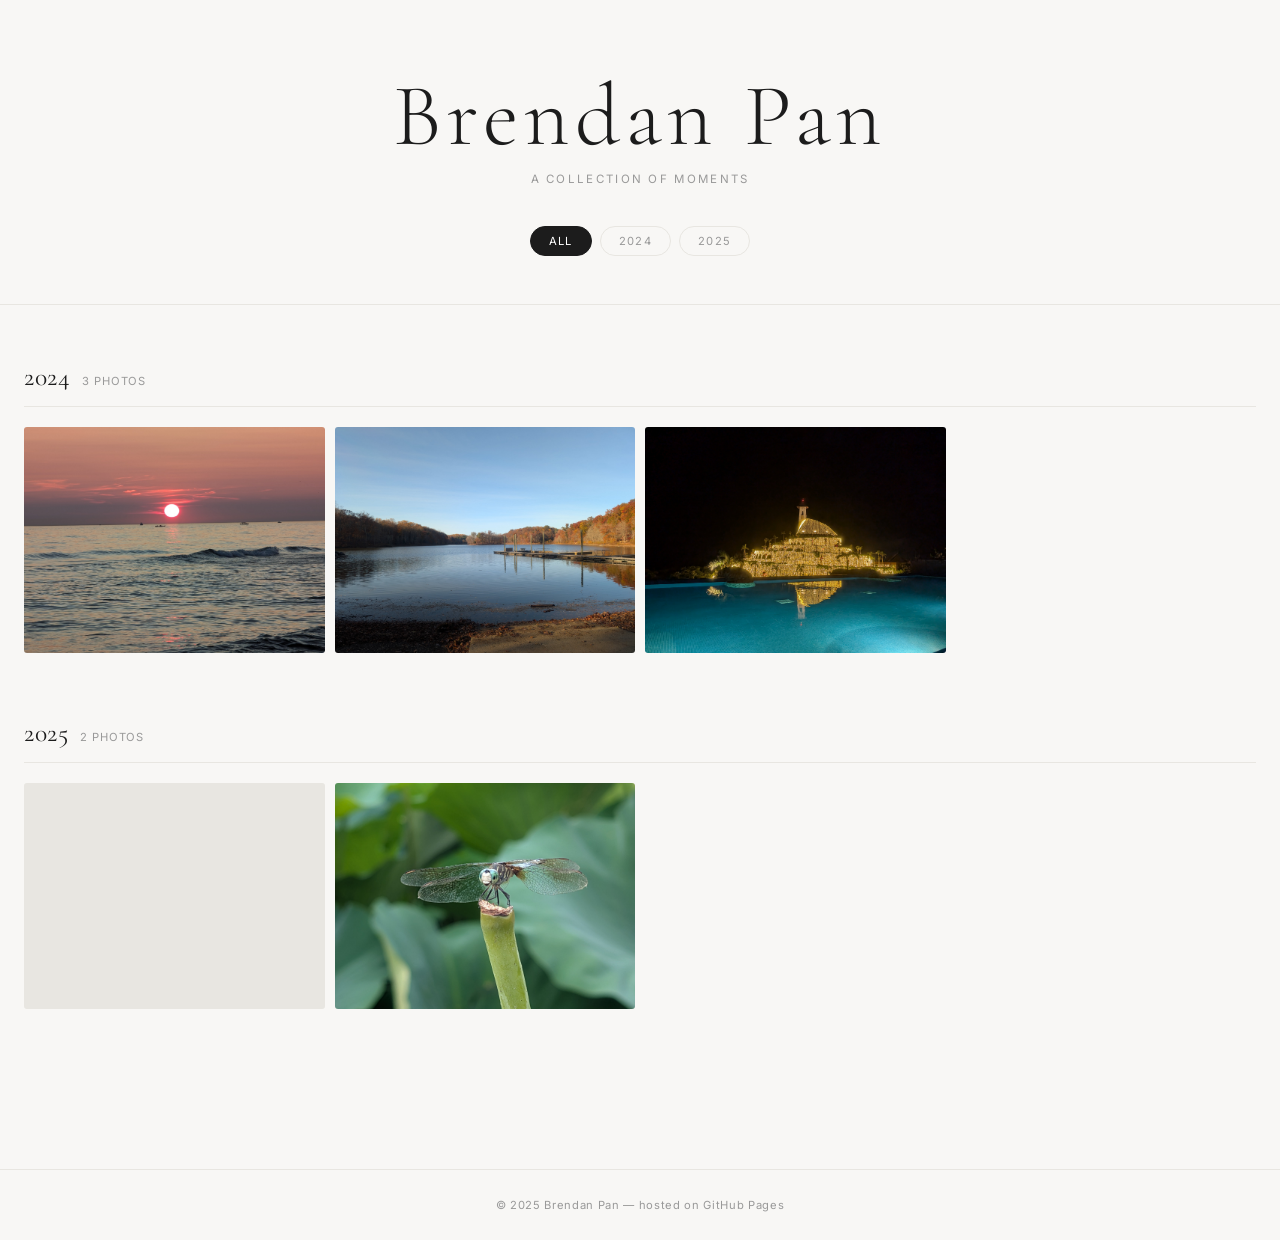
==== index.html @ 4ab98dd8 "Fix index.html encoding from UTF-16 to UTF-8 so browser renders HTML correctly Co-Authored-By: Claud" ====
<!DOCTYPE html>
<html lang="en">
<head>
  <meta charset="UTF-8">
  <meta name="viewport" content="width=device-width, initial-scale=1.0">
  <title>Brendan Pan — Photography</title>
  <link rel="preconnect" href="https://fonts.googleapis.com">
  <link rel="preconnect" href="https://fonts.gstatic.com" crossorigin>
  <link href="https://fonts.googleapis.com/css2?family=Cormorant+Garamond:wght@300;400;500&family=Inter:wght@300;400;500&display=swap" rel="stylesheet">
  <link rel="stylesheet" href="css/style.css">
</head>
<body>

  <header>
    <h1>Brendan Pan</h1>
    <p class="tagline">A collection of moments</p>
    <nav class="filter-nav" id="filter-nav">
      <button class="filter-btn active" data-filter="all">All</button>
    </nav>
  </header>

  <main id="gallery"></main>

  <div id="lightbox" class="lightbox" aria-hidden="true" role="dialog" aria-modal="true">
    <button class="lb-close" aria-label="Close lightbox">&times;</button>
    <button class="lb-prev" aria-label="Previous photo">&#8592;</button>
    <button class="lb-next" aria-label="Next photo">&#8594;</button>
    <div class="lb-content">
      <img id="lb-img" src="" alt="">
      <p id="lb-caption"></p>
    </div>
  </div>

  <footer>
    <p>&copy; 2025 Brendan Pan &mdash; hosted on GitHub Pages</p>
  </footer>

  <script src="js/gallery.js"></script>
</body>
</html>
---- css/style.css ----
*, *::before, *::after {
  box-sizing: border-box;
  margin: 0;
  padding: 0;
}

:root {
  --bg: #f8f7f5;
  --text: #1c1c1c;
  --text-muted: #999;
  --border: #e8e6e1;
  --gap: 10px;
  --radius: 3px;
}

html {
  scroll-behavior: smooth;
}

body {
  background: var(--bg);
  color: var(--text);
  font-family: 'Inter', system-ui, -apple-system, sans-serif;
  font-weight: 300;
  min-height: 100vh;
}

/* ── Header ─────────────────────────────────────────── */

header {
  text-align: center;
  padding: 72px 24px 48px;
  border-bottom: 1px solid var(--border);
}

header h1 {
  font-family: 'Cormorant Garamond', Georgia, serif;
  font-weight: 300;
  font-size: clamp(2.8rem, 7vw, 5.5rem);
  letter-spacing: 0.06em;
  line-height: 1;
  margin-bottom: 12px;
}

.tagline {
  font-size: 0.72rem;
  font-weight: 400;
  color: var(--text-muted);
  letter-spacing: 0.2em;
  text-transform: uppercase;
  margin-bottom: 40px;
}

/* ── Filter nav ──────────────────────────────────────── */

.filter-nav {
  display: flex;
  justify-content: center;
  gap: 8px;
  flex-wrap: wrap;
}

.filter-btn {
  background: none;
  border: 1px solid var(--border);
  color: var(--text-muted);
  font-family: 'Inter', sans-serif;
  font-size: 0.7rem;
  font-weight: 400;
  letter-spacing: 0.12em;
  text-transform: uppercase;
  padding: 7px 18px;
  border-radius: 100px;
  cursor: pointer;
  transition: background 0.18s, border-color 0.18s, color 0.18s;
}

.filter-btn:hover {
  border-color: var(--text);
  color: var(--text);
}

.filter-btn.active {
  background: var(--text);
  border-color: var(--text);
  color: #fff;
}

/* ── Gallery ─────────────────────────────────────────── */

main {
  max-width: 1440px;
  margin: 0 auto;
  padding: 56px 24px 96px;
}

.album {
  margin-bottom: 64px;
  transition: opacity 0.25s;
}

.album.hidden {
  display: none;
}

.album-header {
  display: flex;
  align-items: baseline;
  gap: 12px;
  margin-bottom: 20px;
  padding-bottom: 14px;
  border-bottom: 1px solid var(--border);
}

.album-title {
  font-family: 'Cormorant Garamond', Georgia, serif;
  font-weight: 400;
  font-size: 1.6rem;
  letter-spacing: 0.02em;
}

.album-count {
  font-size: 0.7rem;
  font-weight: 400;
  color: var(--text-muted);
  letter-spacing: 0.08em;
  text-transform: uppercase;
}

/* ── Masonry grid ────────────────────────────────────── */

.photo-grid {
  columns: 4 260px;
  column-gap: var(--gap);
}

.photo-item {
  break-inside: avoid;
  margin-bottom: var(--gap);
  border-radius: var(--radius);
  overflow: hidden;
  cursor: pointer;
  position: relative;
  background: var(--border);
}

.photo-item img {
  width: 100%;
  height: auto;
  display: block;
  transition: transform 0.45s cubic-bezier(0.25, 0.46, 0.45, 0.94),
              opacity 0.3s;
  opacity: 0;
}

.photo-item img.loaded {
  opacity: 1;
}

.photo-item:hover img {
  transform: scale(1.04);
}

/* ── Lightbox ────────────────────────────────────────── */

.lightbox {
  position: fixed;
  inset: 0;
  background: rgba(10, 10, 10, 0.96);
  z-index: 1000;
  display: flex;
  align-items: center;
  justify-content: center;
  opacity: 0;
  pointer-events: none;
  transition: opacity 0.25s;
}

.lightbox.open {
  opacity: 1;
  pointer-events: all;
}

.lb-content {
  position: relative;
  display: flex;
  flex-direction: column;
  align-items: center;
  max-width: 90vw;
  max-height: 92vh;
}

#lb-img {
  display: block;
  max-width: 90vw;
  max-height: 86vh;
  width: auto;
  height: auto;
  object-fit: contain;
  border-radius: 2px;
  transition: opacity 0.2s;
}

#lb-img.fading {
  opacity: 0;
}

#lb-caption {
  margin-top: 14px;
  font-size: 0.72rem;
  font-weight: 400;
  color: rgba(255, 255, 255, 0.4);
  letter-spacing: 0.12em;
  text-transform: uppercase;
}

.lb-close,
.lb-prev,
.lb-next {
  position: fixed;
  background: none;
  border: none;
  color: rgba(255, 255, 255, 0.5);
  cursor: pointer;
  transition: color 0.18s;
  line-height: 1;
  z-index: 1001;
  padding: 12px;
  font-family: inherit;
}

.lb-close:hover,
.lb-prev:hover,
.lb-next:hover {
  color: #fff;
}

.lb-close {
  top: 20px;
  right: 24px;
  font-size: 2rem;
  font-weight: 200;
}

.lb-prev,
.lb-next {
  top: 50%;
  transform: translateY(-50%);
  font-size: 1.75rem;
}

.lb-prev {
  left: 20px;
}

.lb-next {
  right: 20px;
}

/* ── Footer ──────────────────────────────────────────── */

footer {
  text-align: center;
  padding: 28px 24px;
  border-top: 1px solid var(--border);
  font-size: 0.7rem;
  font-weight: 400;
  color: var(--text-muted);
  letter-spacing: 0.06em;
}

/* ── Responsive ──────────────────────────────────────── */

@media (max-width: 900px) {
  header {
    padding: 52px 20px 36px;
  }

  .photo-grid {
    columns: 3 200px;
  }
}

@media (max-width: 600px) {
  header {
    padding: 40px 16px 28px;
  }

  main {
    padding: 36px 12px 64px;
  }

  .photo-grid {
    columns: 2 140px;
    column-gap: 6px;
  }

  .photo-item {
    margin-bottom: 6px;
  }

  .lb-prev {
    left: 8px;
  }

  .lb-next {
    right: 8px;
  }
}
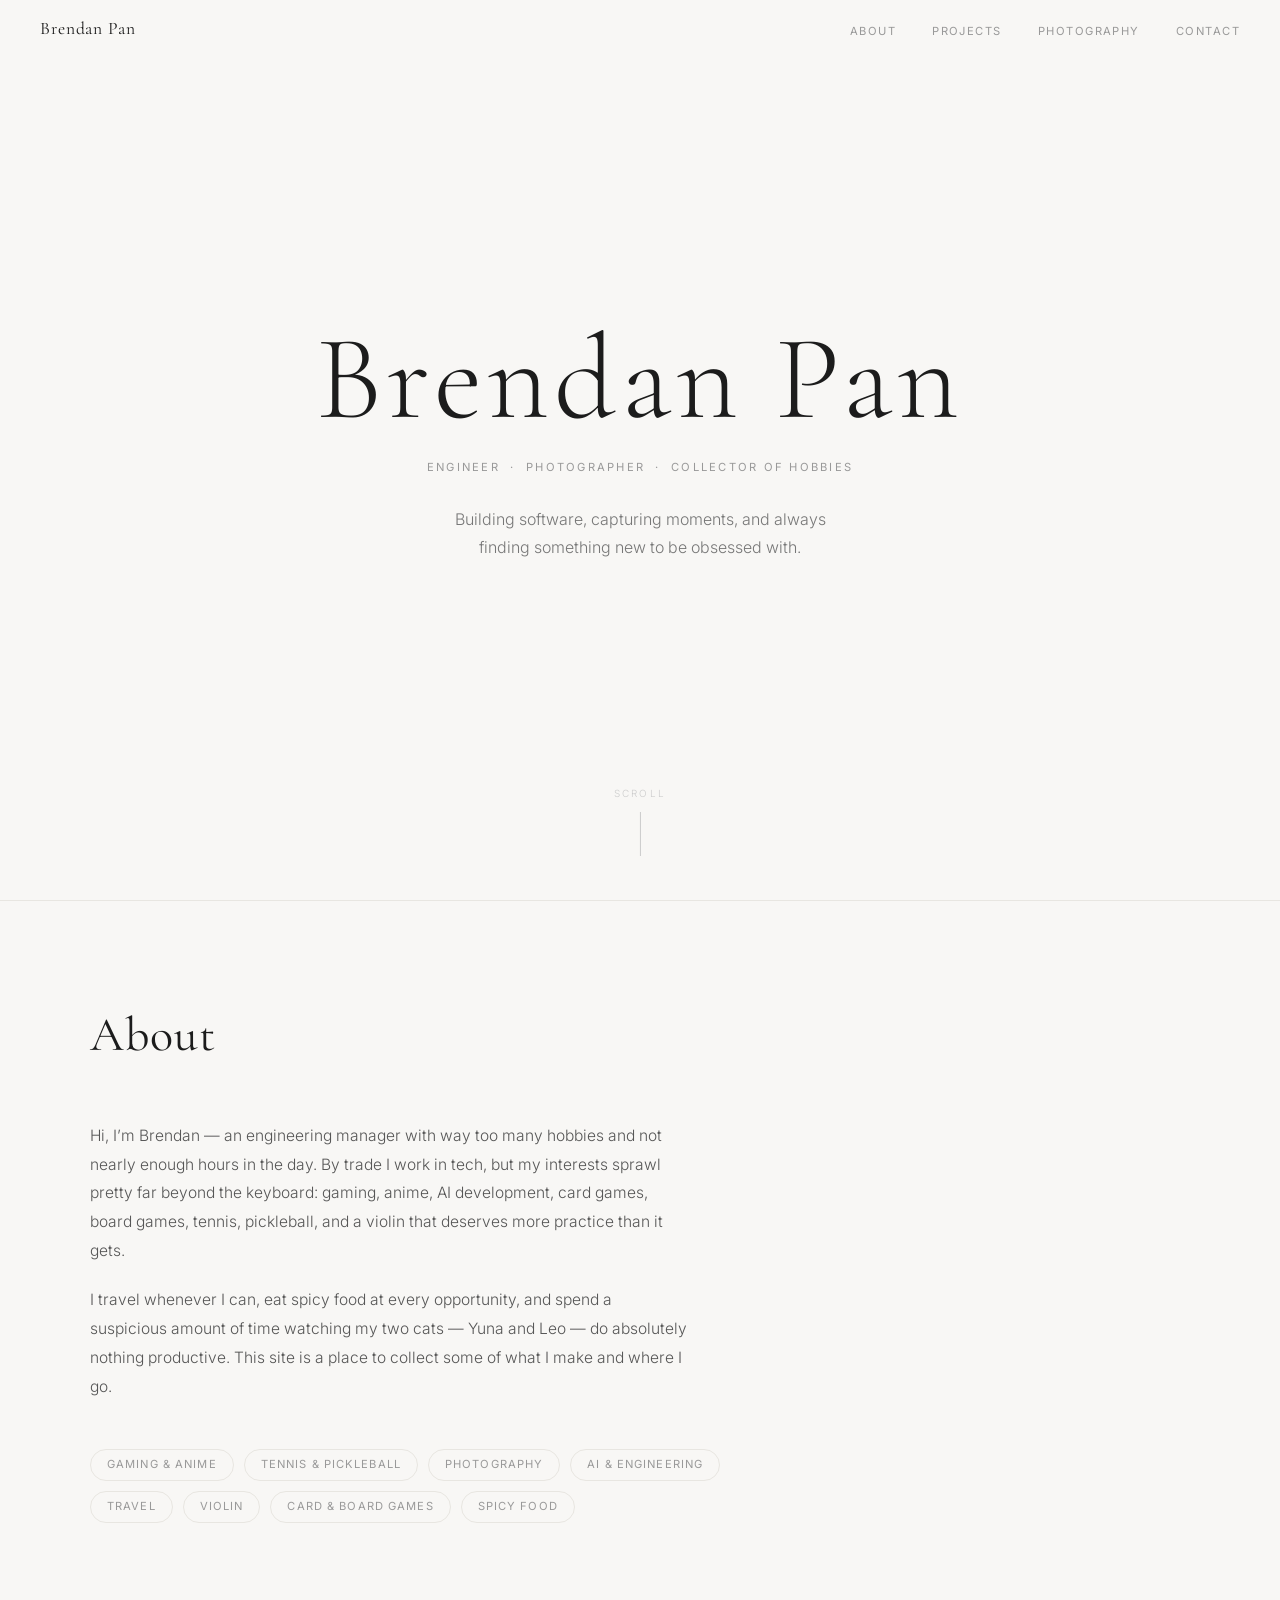
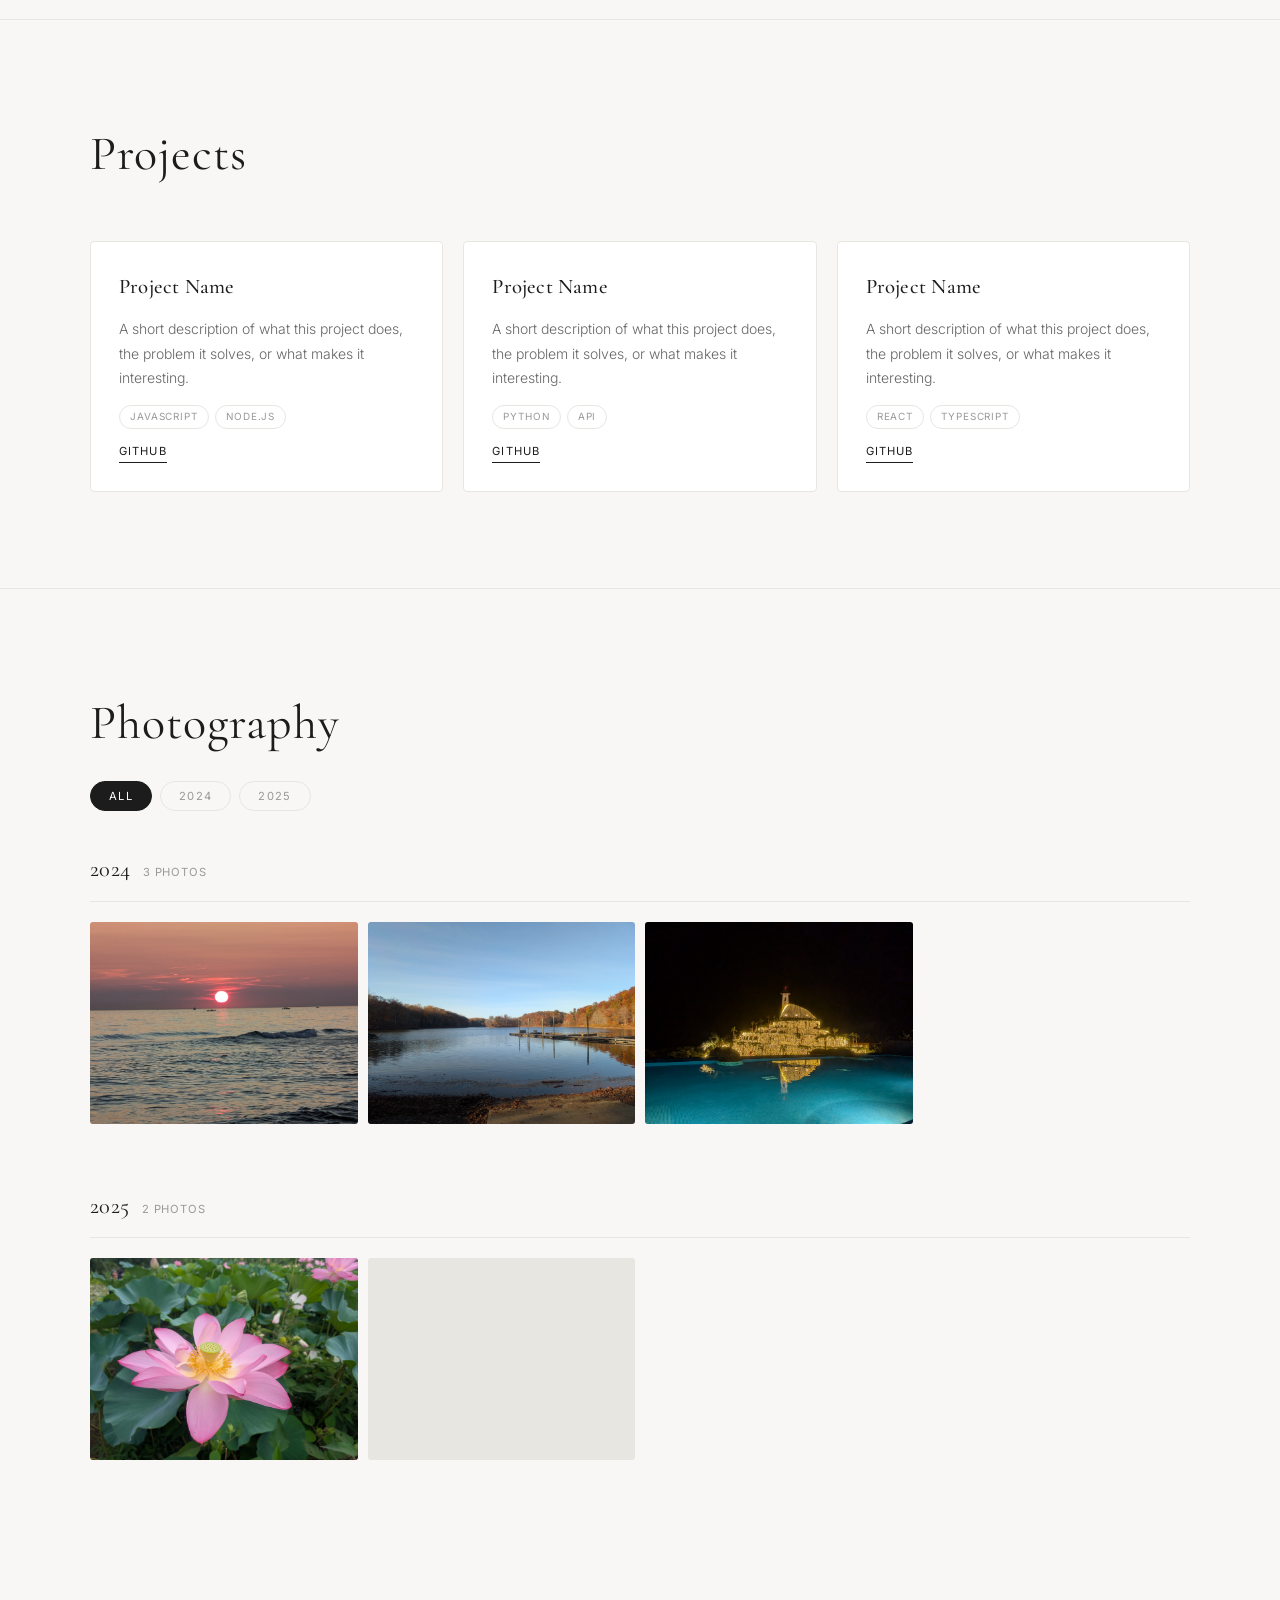
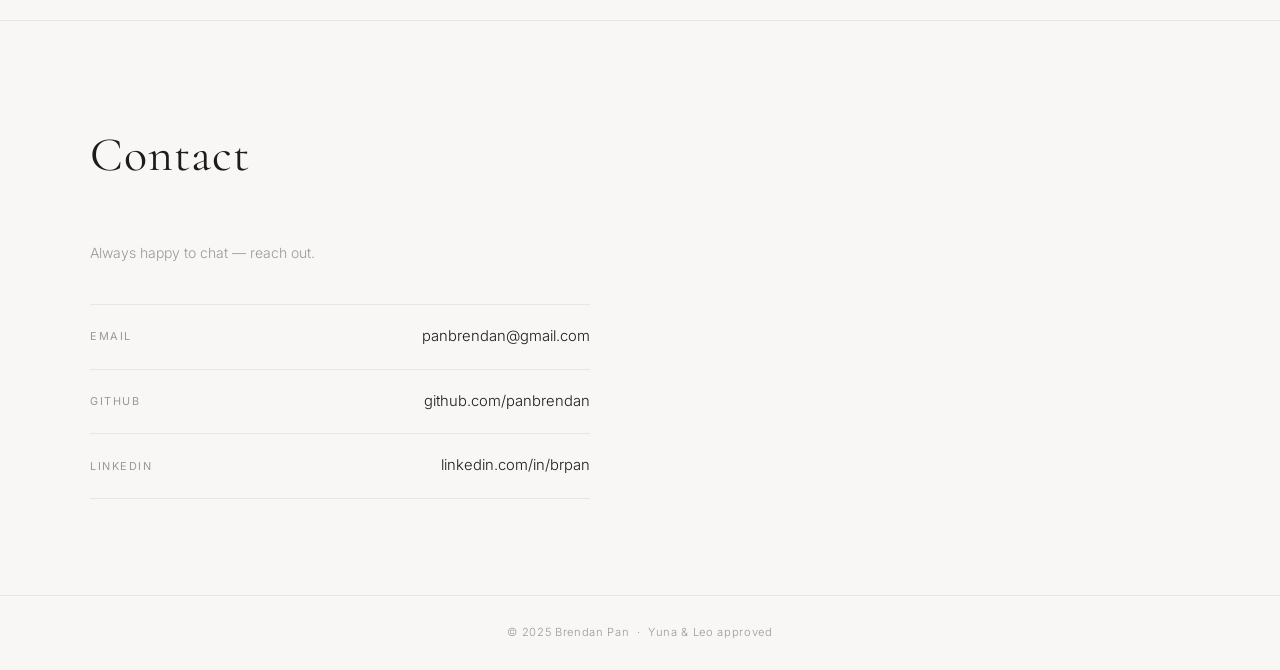
==== commit 4b7e6dd9: "Rebuild site as multi-section personal portfolio Adds About, Projects, Photography, and Contact sect" ====
--- a/index.html
+++ b/index.html
@@ -3,24 +3,104 @@
 <head>
   <meta charset="UTF-8">
   <meta name="viewport" content="width=device-width, initial-scale=1.0">
-  <title>Brendan Pan — Photography</title>
+  <title>Brendan Pan</title>
   <link rel="preconnect" href="https://fonts.googleapis.com">
   <link rel="preconnect" href="https://fonts.gstatic.com" crossorigin>
-  <link href="https://fonts.googleapis.com/css2?family=Cormorant+Garamond:wght@300;400;500&family=Inter:wght@300;400;500&display=swap" rel="stylesheet">
+  <link href="https://fonts.googleapis.com/css2?family=Cormorant+Garamond:ital,wght@0,300;0,400;0,500;1,300&family=Inter:wght@300;400;500&display=swap" rel="stylesheet">
   <link rel="stylesheet" href="css/style.css">
 </head>
 <body>
 
-  <header>
-    <h1>Brendan Pan</h1>
-    <p class="tagline">A collection of moments</p>
-    <nav class="filter-nav" id="filter-nav">
-      <button class="filter-btn active" data-filter="all">All</button>
-    </nav>
-  </header>
+  <nav id="nav">
+    <a href="#hero" class="nav-logo">Brendan Pan</a>
+    <button class="nav-toggle" id="nav-toggle" aria-label="Toggle menu">
+      <span></span><span></span><span></span>
+    </button>
+    <ul class="nav-links" id="nav-links">
+      <li><a href="#about">About</a></li>
+      <li><a href="#projects">Projects</a></li>
+      <li><a href="#photography">Photography</a></li>
+      <li><a href="#contact">Contact</a></li>
+    </ul>
+  </nav>
 
-  <main id="gallery"></main>
+  <!-- Hero -->
+  <section id="hero" class="section-hero">
+    <div class="hero-content">
+      <h1>Brendan Pan</h1>
+      <p class="hero-sub">Engineer &nbsp;&middot;&nbsp; Photographer &nbsp;&middot;&nbsp; Collector of Hobbies</p>
+      <p class="hero-desc">Building software, capturing moments, and always finding something new to be obsessed with.</p>
+    </div>
+    <a href="#about" class="hero-scroll" aria-label="Scroll down">scroll</a>
+  </section>
 
+  <!-- About -->
+  <section id="about" class="section section-about">
+    <div class="section-inner">
+      <h2 class="section-title">About</h2>
+      <div class="about-body">
+        <p>Hi, I&rsquo;m Brendan &mdash; an engineering manager with way too many hobbies and not nearly enough hours in the day. By trade I work in tech, but my interests sprawl pretty far beyond the keyboard: gaming, anime, AI development, card games, board games, tennis, pickleball, and a violin that deserves more practice than it gets.</p>
+        <p>I travel whenever I can, eat spicy food at every opportunity, and spend a suspicious amount of time watching my two cats &mdash; Yuna and Leo &mdash; do absolutely nothing productive. This site is a place to collect some of what I make and where I go.</p>
+      </div>
+      <ul class="interest-list">
+        <li>Gaming &amp; Anime</li>
+        <li>Tennis &amp; Pickleball</li>
+        <li>Photography</li>
+        <li>AI &amp; Engineering</li>
+        <li>Travel</li>
+        <li>Violin</li>
+        <li>Card &amp; Board Games</li>
+        <li>Spicy Food</li>
+      </ul>
+    </div>
+  </section>
+
+  <!-- Projects -->
+  <section id="projects" class="section section-projects">
+    <div class="section-inner">
+      <h2 class="section-title">Projects</h2>
+      <div id="project-grid" class="project-grid"></div>
+    </div>
+  </section>
+
+  <!-- Photography -->
+  <section id="photography" class="section section-photography">
+    <div class="section-inner">
+      <h2 class="section-title">Photography</h2>
+      <nav class="filter-nav" id="filter-nav">
+        <button class="filter-btn active" data-filter="all">All</button>
+      </nav>
+      <div id="gallery"></div>
+    </div>
+  </section>
+
+  <!-- Contact -->
+  <section id="contact" class="section section-contact">
+    <div class="section-inner">
+      <h2 class="section-title">Contact</h2>
+      <p class="contact-sub">Always happy to chat &mdash; reach out.</p>
+      <div class="contact-links">
+        <a href="mailto:panbrendan@gmail.com" class="contact-link">
+          <span class="contact-label">Email</span>
+          <span class="contact-value">panbrendan@gmail.com</span>
+        </a>
+        <a href="https://github.com/panbrendan" class="contact-link" target="_blank" rel="noopener noreferrer">
+          <span class="contact-label">GitHub</span>
+          <span class="contact-value">github.com/panbrendan</span>
+        </a>
+        <a href="https://www.linkedin.com/in/brpan/" class="contact-link" target="_blank" rel="noopener noreferrer">
+          <span class="contact-label">LinkedIn</span>
+          <span class="contact-value">linkedin.com/in/brpan</span>
+        </a>
+      </div>
+    </div>
+  </section>
+
+  <footer>
+    <p>&copy; 2025 Brendan Pan &nbsp;&middot;&nbsp; Yuna &amp; Leo approved</p>
+  </footer>
+
+  <!-- Lightbox -->
   <div id="lightbox" class="lightbox" aria-hidden="true" role="dialog" aria-modal="true">
     <button class="lb-close" aria-label="Close lightbox">&times;</button>
     <button class="lb-prev" aria-label="Previous photo">&#8592;</button>
@@ -31,10 +111,7 @@
     </div>
   </div>
 
-  <footer>
-    <p>&copy; 2025 Brendan Pan &mdash; hosted on GitHub Pages</p>
-  </footer>
-
+  <script src="js/main.js"></script>
   <script src="js/gallery.js"></script>
 </body>
 </html>
--- a/css/style.css
+++ b/css/style.css
@@ -8,56 +8,338 @@
   --bg: #f8f7f5;
   --text: #1c1c1c;
   --text-muted: #999;
+  --text-light: #ccc;
   --border: #e8e6e1;
+  --card-bg: #fff;
   --gap: 10px;
-  --radius: 3px;
-}
-
-html {
-  scroll-behavior: smooth;
-}
+  --radius: 4px;
+  --nav-h: 60px;
+  --pad: 96px;
+  --inner: 1100px;
+}
+
+html { scroll-behavior: smooth; }
 
 body {
   background: var(--bg);
   color: var(--text);
   font-family: 'Inter', system-ui, -apple-system, sans-serif;
   font-weight: 300;
+  line-height: 1.6;
+}
+
+/* ── Nav ─────────────────────────────────────────────── */
+
+#nav {
+  position: fixed;
+  top: 0; left: 0; right: 0;
+  height: var(--nav-h);
+  display: flex;
+  align-items: center;
+  justify-content: space-between;
+  padding: 0 40px;
+  z-index: 100;
+  transition: background 0.3s, border-color 0.3s, backdrop-filter 0.3s;
+  border-bottom: 1px solid transparent;
+}
+
+#nav.scrolled {
+  background: rgba(248, 247, 245, 0.9);
+  backdrop-filter: blur(14px);
+  -webkit-backdrop-filter: blur(14px);
+  border-color: var(--border);
+}
+
+.nav-logo {
+  font-family: 'Cormorant Garamond', Georgia, serif;
+  font-weight: 400;
+  font-size: 1.1rem;
+  letter-spacing: 0.05em;
+  color: var(--text);
+  text-decoration: none;
+  flex-shrink: 0;
+}
+
+.nav-links {
+  display: flex;
+  list-style: none;
+  gap: 36px;
+}
+
+.nav-links a {
+  font-size: 0.7rem;
+  font-weight: 400;
+  letter-spacing: 0.13em;
+  text-transform: uppercase;
+  color: var(--text-muted);
+  text-decoration: none;
+  transition: color 0.2s;
+  position: relative;
+  padding-bottom: 3px;
+}
+
+.nav-links a::after {
+  content: '';
+  position: absolute;
+  bottom: 0; left: 0; right: 0;
+  height: 1px;
+  background: var(--text);
+  transform: scaleX(0);
+  transform-origin: left;
+  transition: transform 0.2s ease;
+}
+
+.nav-links a:hover,
+.nav-links a.active { color: var(--text); }
+
+.nav-links a.active::after,
+.nav-links a:hover::after { transform: scaleX(1); }
+
+.nav-toggle {
+  display: none;
+  flex-direction: column;
+  gap: 5px;
+  background: none;
+  border: none;
+  cursor: pointer;
+  padding: 4px;
+}
+
+.nav-toggle span {
+  display: block;
+  width: 22px;
+  height: 1.5px;
+  background: var(--text);
+  transition: transform 0.25s, opacity 0.25s;
+}
+
+.nav-toggle.open span:nth-child(1) { transform: translateY(6.5px) rotate(45deg); }
+.nav-toggle.open span:nth-child(2) { opacity: 0; }
+.nav-toggle.open span:nth-child(3) { transform: translateY(-6.5px) rotate(-45deg); }
+
+/* ── Hero ────────────────────────────────────────────── */
+
+.section-hero {
   min-height: 100vh;
-}
-
-/* ── Header ─────────────────────────────────────────── */
-
-header {
+  display: flex;
+  flex-direction: column;
+  align-items: center;
+  justify-content: center;
   text-align: center;
-  padding: 72px 24px 48px;
-  border-bottom: 1px solid var(--border);
-}
-
-header h1 {
+  padding: var(--nav-h) 24px 80px;
+  position: relative;
+}
+
+.hero-content { max-width: 720px; }
+
+.section-hero h1 {
   font-family: 'Cormorant Garamond', Georgia, serif;
   font-weight: 300;
-  font-size: clamp(2.8rem, 7vw, 5.5rem);
-  letter-spacing: 0.06em;
+  font-size: clamp(3.5rem, 10vw, 7.5rem);
+  letter-spacing: 0.04em;
   line-height: 1;
-  margin-bottom: 12px;
-}
-
-.tagline {
-  font-size: 0.72rem;
-  font-weight: 400;
-  color: var(--text-muted);
+  margin-bottom: 20px;
+}
+
+.hero-sub {
+  font-size: 0.7rem;
+  font-weight: 400;
   letter-spacing: 0.2em;
   text-transform: uppercase;
-  margin-bottom: 40px;
-}
-
-/* ── Filter nav ──────────────────────────────────────── */
+  color: var(--text-muted);
+  margin-bottom: 28px;
+}
+
+.hero-desc {
+  font-size: 1rem;
+  font-weight: 300;
+  color: #777;
+  max-width: 400px;
+  margin: 0 auto;
+  line-height: 1.75;
+}
+
+.hero-scroll {
+  position: absolute;
+  bottom: 44px;
+  left: 50%;
+  transform: translateX(-50%);
+  display: inline-flex;
+  flex-direction: column;
+  align-items: center;
+  gap: 10px;
+  font-size: 0.62rem;
+  letter-spacing: 0.22em;
+  text-transform: uppercase;
+  color: var(--text-light);
+  text-decoration: none;
+  transition: color 0.2s;
+}
+
+.hero-scroll:hover { color: var(--text-muted); }
+
+.hero-scroll::after {
+  content: '';
+  display: block;
+  width: 1px;
+  height: 44px;
+  background: currentColor;
+  animation: scrollPulse 2s ease-in-out infinite;
+}
+
+@keyframes scrollPulse {
+  0%, 100% { opacity: 0.3; transform: scaleY(0.6); }
+  50%       { opacity: 1;   transform: scaleY(1); }
+}
+
+/* ── Section base ────────────────────────────────────── */
+
+.section {
+  padding: var(--pad) 24px;
+  border-top: 1px solid var(--border);
+}
+
+.section-inner {
+  max-width: var(--inner);
+  margin: 0 auto;
+}
+
+.section-title {
+  font-family: 'Cormorant Garamond', Georgia, serif;
+  font-weight: 400;
+  font-size: clamp(2rem, 4vw, 3rem);
+  letter-spacing: 0.02em;
+  margin-bottom: 48px;
+}
+
+/* ── About ───────────────────────────────────────────── */
+
+.about-body {
+  max-width: 600px;
+  display: flex;
+  flex-direction: column;
+  gap: 20px;
+  margin-bottom: 48px;
+}
+
+.about-body p {
+  font-size: 0.975rem;
+  line-height: 1.85;
+  color: #555;
+}
+
+.interest-list {
+  display: flex;
+  flex-wrap: wrap;
+  gap: 10px;
+  list-style: none;
+  max-width: 640px;
+}
+
+.interest-list li {
+  font-size: 0.7rem;
+  font-weight: 400;
+  letter-spacing: 0.1em;
+  text-transform: uppercase;
+  color: var(--text-muted);
+  border: 1px solid var(--border);
+  border-radius: 100px;
+  padding: 6px 16px;
+  transition: border-color 0.2s, color 0.2s;
+}
+
+.interest-list li:hover {
+  border-color: var(--text-muted);
+  color: var(--text);
+}
+
+/* ── Projects ────────────────────────────────────────── */
+
+.project-grid {
+  display: grid;
+  grid-template-columns: repeat(auto-fill, minmax(300px, 1fr));
+  gap: 20px;
+}
+
+.project-card {
+  background: var(--card-bg);
+  border: 1px solid var(--border);
+  border-radius: var(--radius);
+  padding: 28px;
+  display: flex;
+  flex-direction: column;
+  gap: 14px;
+  transition: box-shadow 0.25s, transform 0.25s;
+}
+
+.project-card:hover {
+  box-shadow: 0 10px 40px rgba(0, 0, 0, 0.07);
+  transform: translateY(-3px);
+}
+
+.project-name {
+  font-family: 'Cormorant Garamond', Georgia, serif;
+  font-weight: 500;
+  font-size: 1.3rem;
+  color: var(--text);
+  letter-spacing: 0.01em;
+}
+
+.project-desc {
+  font-size: 0.875rem;
+  line-height: 1.75;
+  color: #666;
+  flex: 1;
+}
+
+.project-tags {
+  display: flex;
+  flex-wrap: wrap;
+  gap: 6px;
+}
+
+.project-tag {
+  font-size: 0.62rem;
+  font-weight: 400;
+  letter-spacing: 0.09em;
+  text-transform: uppercase;
+  color: var(--text-muted);
+  border: 1px solid var(--border);
+  border-radius: 100px;
+  padding: 3px 10px;
+}
+
+.project-links {
+  display: flex;
+  gap: 18px;
+}
+
+.project-link {
+  font-size: 0.7rem;
+  font-weight: 400;
+  letter-spacing: 0.1em;
+  text-transform: uppercase;
+  color: var(--text);
+  text-decoration: none;
+  border-bottom: 1px solid var(--text);
+  padding-bottom: 1px;
+  transition: color 0.2s, border-color 0.2s;
+}
+
+.project-link:hover {
+  color: var(--text-muted);
+  border-color: var(--text-muted);
+}
+
+/* ── Photography ─────────────────────────────────────── */
+
+.section-photography .section-title { margin-bottom: 20px; }
 
 .filter-nav {
   display: flex;
-  justify-content: center;
   gap: 8px;
   flex-wrap: wrap;
+  margin-bottom: 40px;
 }
 
 .filter-btn {
@@ -75,10 +357,7 @@
   transition: background 0.18s, border-color 0.18s, color 0.18s;
 }
 
-.filter-btn:hover {
-  border-color: var(--text);
-  color: var(--text);
-}
+.filter-btn:hover { border-color: var(--text); color: var(--text); }
 
 .filter-btn.active {
   background: var(--text);
@@ -86,22 +365,8 @@
   color: #fff;
 }
 
-/* ── Gallery ─────────────────────────────────────────── */
-
-main {
-  max-width: 1440px;
-  margin: 0 auto;
-  padding: 56px 24px 96px;
-}
-
-.album {
-  margin-bottom: 64px;
-  transition: opacity 0.25s;
-}
-
-.album.hidden {
-  display: none;
-}
+.album { margin-bottom: 64px; }
+.album.hidden { display: none; }
 
 .album-header {
   display: flex;
@@ -115,7 +380,7 @@
 .album-title {
   font-family: 'Cormorant Garamond', Georgia, serif;
   font-weight: 400;
-  font-size: 1.6rem;
+  font-size: 1.4rem;
   letter-spacing: 0.02em;
 }
 
@@ -127,20 +392,17 @@
   text-transform: uppercase;
 }
 
-/* ── Masonry grid ────────────────────────────────────── */
-
 .photo-grid {
-  columns: 4 260px;
+  columns: 4 240px;
   column-gap: var(--gap);
 }
 
 .photo-item {
   break-inside: avoid;
   margin-bottom: var(--gap);
-  border-radius: var(--radius);
+  border-radius: 3px;
   overflow: hidden;
   cursor: pointer;
-  position: relative;
   background: var(--border);
 }
 
@@ -148,17 +410,54 @@
   width: 100%;
   height: auto;
   display: block;
-  transition: transform 0.45s cubic-bezier(0.25, 0.46, 0.45, 0.94),
-              opacity 0.3s;
+  transition: transform 0.45s cubic-bezier(0.25, 0.46, 0.45, 0.94), opacity 0.3s;
   opacity: 0;
 }
 
-.photo-item img.loaded {
-  opacity: 1;
-}
-
-.photo-item:hover img {
-  transform: scale(1.04);
+.photo-item img.loaded { opacity: 1; }
+.photo-item:hover img { transform: scale(1.04); }
+
+/* ── Contact ─────────────────────────────────────────── */
+
+.contact-sub {
+  font-size: 0.875rem;
+  color: var(--text-muted);
+  margin-bottom: 40px;
+}
+
+.contact-links {
+  display: flex;
+  flex-direction: column;
+  max-width: 500px;
+}
+
+.contact-link {
+  display: flex;
+  justify-content: space-between;
+  align-items: center;
+  padding: 20px 0;
+  border-bottom: 1px solid var(--border);
+  text-decoration: none;
+  color: var(--text);
+  transition: padding-left 0.2s ease;
+}
+
+.contact-link:first-child { border-top: 1px solid var(--border); }
+.contact-link:hover { padding-left: 10px; }
+
+.contact-label {
+  font-size: 0.68rem;
+  font-weight: 400;
+  letter-spacing: 0.14em;
+  text-transform: uppercase;
+  color: var(--text-muted);
+  width: 90px;
+  flex-shrink: 0;
+}
+
+.contact-value {
+  font-size: 0.925rem;
+  font-weight: 300;
 }
 
 /* ── Lightbox ────────────────────────────────────────── */
@@ -167,7 +466,7 @@
   position: fixed;
   inset: 0;
   background: rgba(10, 10, 10, 0.96);
-  z-index: 1000;
+  z-index: 200;
   display: flex;
   align-items: center;
   justify-content: center;
@@ -182,7 +481,6 @@
 }
 
 .lb-content {
-  position: relative;
   display: flex;
   flex-direction: column;
   align-items: center;
@@ -194,68 +492,39 @@
   display: block;
   max-width: 90vw;
   max-height: 86vh;
-  width: auto;
-  height: auto;
   object-fit: contain;
   border-radius: 2px;
-  transition: opacity 0.2s;
-}
-
-#lb-img.fading {
-  opacity: 0;
-}
+  transition: opacity 0.18s;
+}
+
+#lb-img.fading { opacity: 0; }
 
 #lb-caption {
   margin-top: 14px;
-  font-size: 0.72rem;
-  font-weight: 400;
-  color: rgba(255, 255, 255, 0.4);
-  letter-spacing: 0.12em;
-  text-transform: uppercase;
-}
-
-.lb-close,
-.lb-prev,
-.lb-next {
+  font-size: 0.7rem;
+  color: rgba(255, 255, 255, 0.35);
+  letter-spacing: 0.14em;
+  text-transform: uppercase;
+}
+
+.lb-close, .lb-prev, .lb-next {
   position: fixed;
   background: none;
   border: none;
-  color: rgba(255, 255, 255, 0.5);
+  color: rgba(255, 255, 255, 0.45);
   cursor: pointer;
   transition: color 0.18s;
   line-height: 1;
-  z-index: 1001;
+  z-index: 201;
   padding: 12px;
   font-family: inherit;
 }
 
-.lb-close:hover,
-.lb-prev:hover,
-.lb-next:hover {
-  color: #fff;
-}
-
-.lb-close {
-  top: 20px;
-  right: 24px;
-  font-size: 2rem;
-  font-weight: 200;
-}
-
-.lb-prev,
-.lb-next {
-  top: 50%;
-  transform: translateY(-50%);
-  font-size: 1.75rem;
-}
-
-.lb-prev {
-  left: 20px;
-}
-
-.lb-next {
-  right: 20px;
-}
+.lb-close:hover, .lb-prev:hover, .lb-next:hover { color: #fff; }
+
+.lb-close { top: 20px; right: 24px; font-size: 2rem; font-weight: 200; }
+.lb-prev  { left: 20px;  top: 50%; transform: translateY(-50%); font-size: 1.75rem; }
+.lb-next  { right: 20px; top: 50%; transform: translateY(-50%); font-size: 1.75rem; }
 
 /* ── Footer ──────────────────────────────────────────── */
 
@@ -264,46 +533,53 @@
   padding: 28px 24px;
   border-top: 1px solid var(--border);
   font-size: 0.7rem;
-  font-weight: 400;
   color: var(--text-muted);
   letter-spacing: 0.06em;
 }
 
 /* ── Responsive ──────────────────────────────────────── */
 
-@media (max-width: 900px) {
-  header {
-    padding: 52px 20px 36px;
+@media (max-width: 860px) {
+  :root { --pad: 72px; }
+
+  #nav { padding: 0 24px; }
+
+  .nav-toggle { display: flex; }
+
+  .nav-links {
+    position: fixed;
+    top: var(--nav-h);
+    left: 0; right: 0;
+    background: var(--bg);
+    border-bottom: 1px solid var(--border);
+    flex-direction: column;
+    padding: 24px 32px 28px;
+    gap: 22px;
+    transform: translateY(-110%);
+    opacity: 0;
+    transition: transform 0.3s ease, opacity 0.3s ease;
+    pointer-events: none;
   }
 
-  .photo-grid {
-    columns: 3 200px;
+  .nav-links.open {
+    transform: translateY(0);
+    opacity: 1;
+    pointer-events: all;
   }
-}
-
-@media (max-width: 600px) {
-  header {
-    padding: 40px 16px 28px;
-  }
-
-  main {
-    padding: 36px 12px 64px;
-  }
-
-  .photo-grid {
-    columns: 2 140px;
-    column-gap: 6px;
-  }
-
-  .photo-item {
-    margin-bottom: 6px;
-  }
-
-  .lb-prev {
-    left: 8px;
-  }
-
-  .lb-next {
-    right: 8px;
-  }
-}
+
+  .photo-grid { columns: 2 160px; }
+}
+
+@media (max-width: 520px) {
+  :root { --pad: 56px; }
+
+  .section { padding: var(--pad) 16px; }
+
+  .photo-grid { columns: 2 120px; column-gap: 6px; }
+  .photo-item { margin-bottom: 6px; }
+
+  .project-grid { grid-template-columns: 1fr; }
+
+  .lb-prev { left: 8px; }
+  .lb-next { right: 8px; }
+}
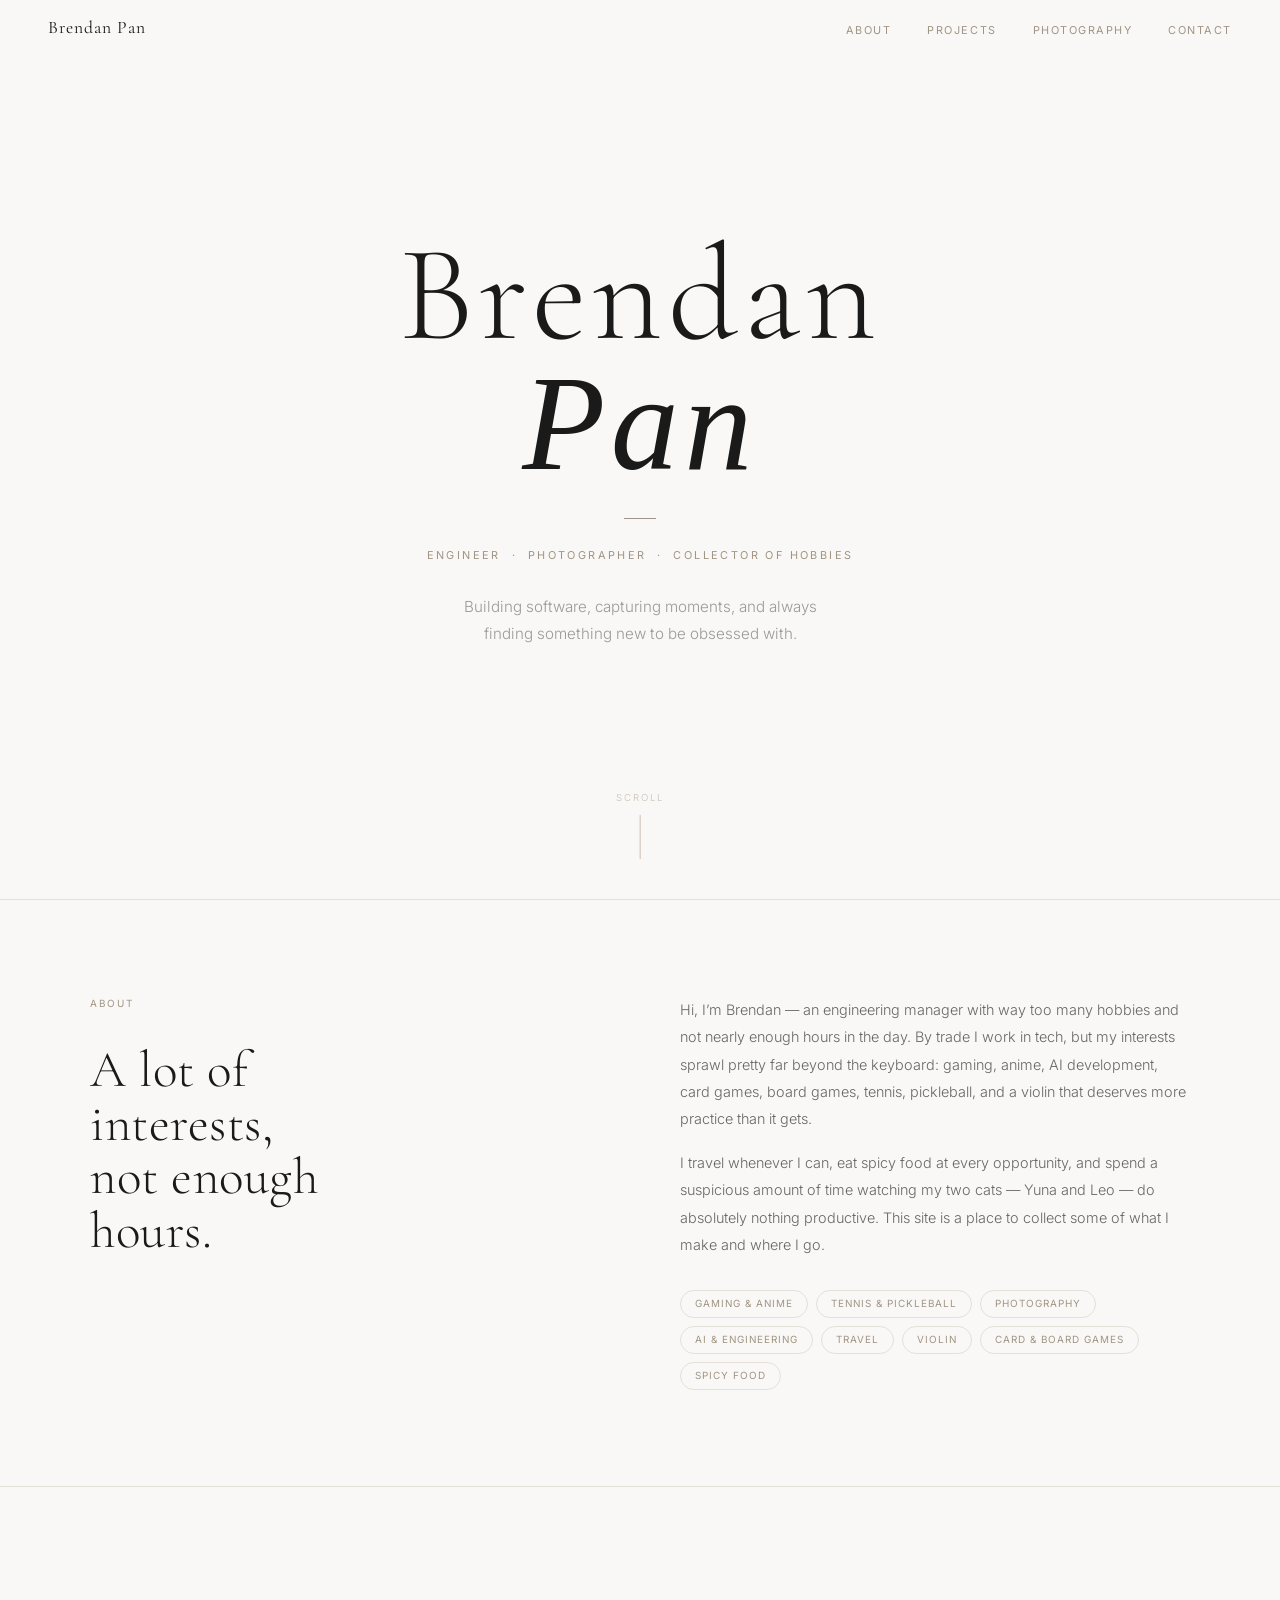
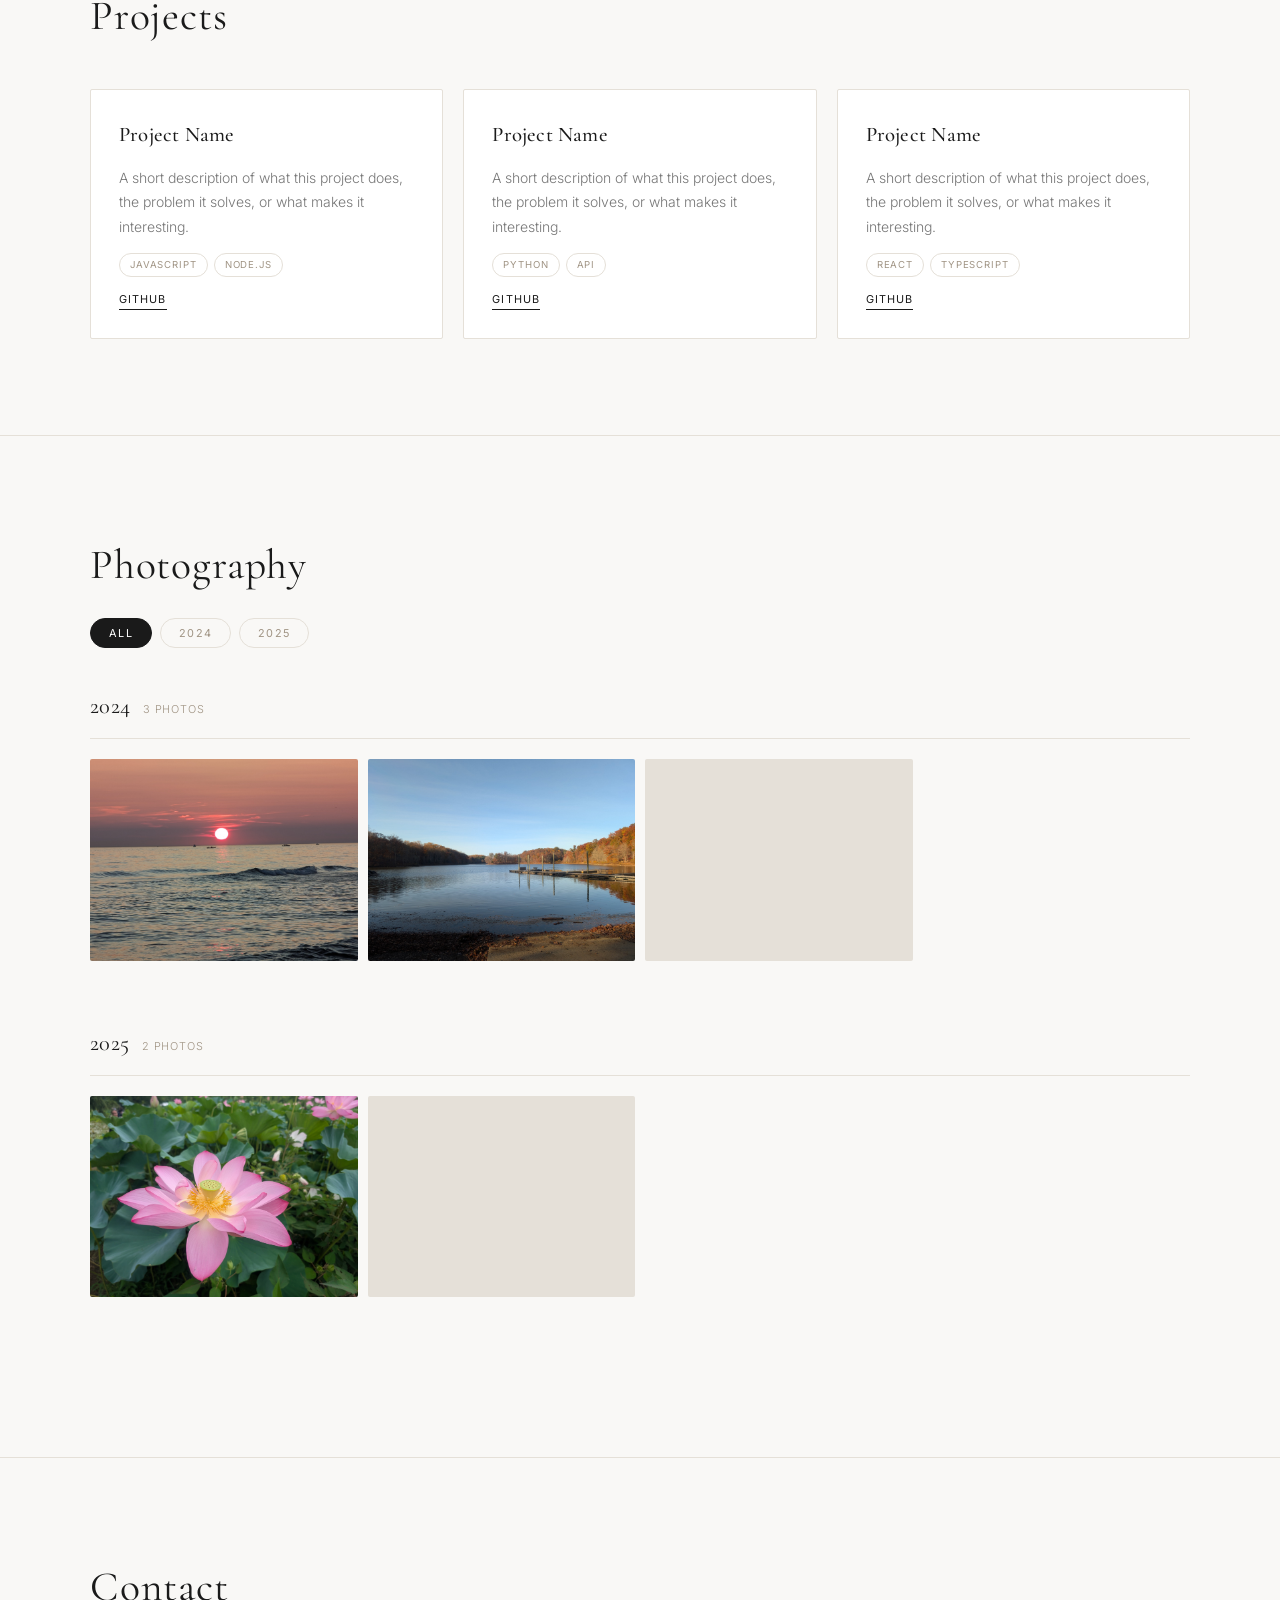
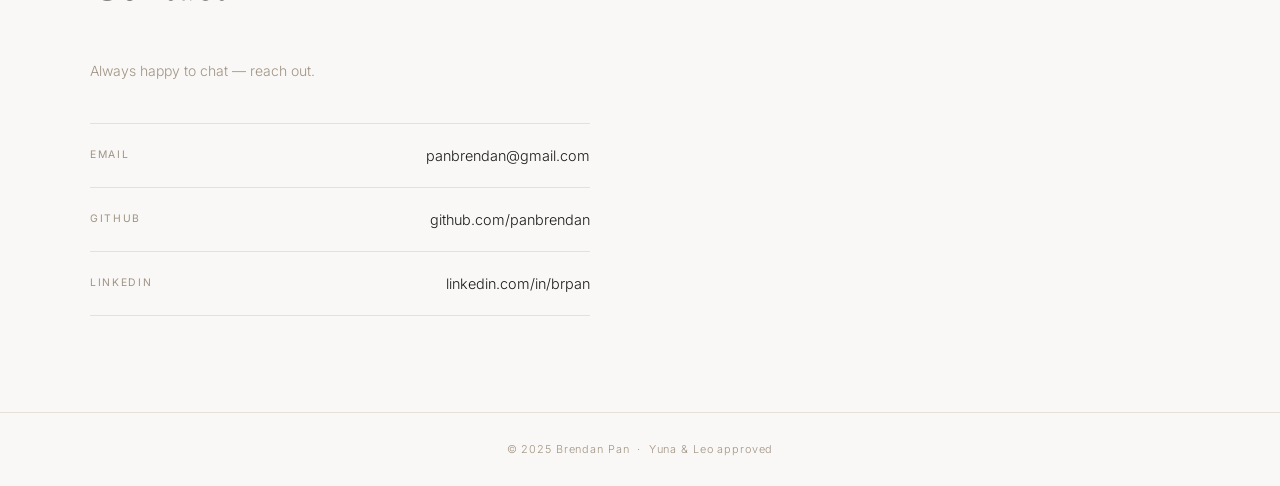
==== commit 3d4fc487: "Apply Design A: warm minimal palette and two-column about layout - Hero: italic 'Pan', horizontal ru" ====
--- a/index.html
+++ b/index.html
@@ -27,7 +27,8 @@
   <!-- Hero -->
   <section id="hero" class="section-hero">
     <div class="hero-content">
-      <h1>Brendan Pan</h1>
+      <h1>Brendan<br><em>Pan</em></h1>
+      <div class="hero-rule"></div>
       <p class="hero-sub">Engineer &nbsp;&middot;&nbsp; Photographer &nbsp;&middot;&nbsp; Collector of Hobbies</p>
       <p class="hero-desc">Building software, capturing moments, and always finding something new to be obsessed with.</p>
     </div>
@@ -37,21 +38,26 @@
   <!-- About -->
   <section id="about" class="section section-about">
     <div class="section-inner">
-      <h2 class="section-title">About</h2>
-      <div class="about-body">
-        <p>Hi, I&rsquo;m Brendan &mdash; an engineering manager with way too many hobbies and not nearly enough hours in the day. By trade I work in tech, but my interests sprawl pretty far beyond the keyboard: gaming, anime, AI development, card games, board games, tennis, pickleball, and a violin that deserves more practice than it gets.</p>
-        <p>I travel whenever I can, eat spicy food at every opportunity, and spend a suspicious amount of time watching my two cats &mdash; Yuna and Leo &mdash; do absolutely nothing productive. This site is a place to collect some of what I make and where I go.</p>
+      <div class="about-grid">
+        <div class="about-left">
+          <p class="section-label">About</p>
+          <h2>A lot of<br>interests,<br>not enough<br>hours.</h2>
+        </div>
+        <div class="about-right">
+          <p>Hi, I&rsquo;m Brendan &mdash; an engineering manager with way too many hobbies and not nearly enough hours in the day. By trade I work in tech, but my interests sprawl pretty far beyond the keyboard: gaming, anime, AI development, card games, board games, tennis, pickleball, and a violin that deserves more practice than it gets.</p>
+          <p>I travel whenever I can, eat spicy food at every opportunity, and spend a suspicious amount of time watching my two cats &mdash; Yuna and Leo &mdash; do absolutely nothing productive. This site is a place to collect some of what I make and where I go.</p>
+          <ul class="chips">
+            <li>Gaming &amp; Anime</li>
+            <li>Tennis &amp; Pickleball</li>
+            <li>Photography</li>
+            <li>AI &amp; Engineering</li>
+            <li>Travel</li>
+            <li>Violin</li>
+            <li>Card &amp; Board Games</li>
+            <li>Spicy Food</li>
+          </ul>
+        </div>
       </div>
-      <ul class="interest-list">
-        <li>Gaming &amp; Anime</li>
-        <li>Tennis &amp; Pickleball</li>
-        <li>Photography</li>
-        <li>AI &amp; Engineering</li>
-        <li>Travel</li>
-        <li>Violin</li>
-        <li>Card &amp; Board Games</li>
-        <li>Spicy Food</li>
-      </ul>
     </div>
   </section>
 
--- a/css/style.css
+++ b/css/style.css
@@ -5,15 +5,15 @@
 }
 
 :root {
-  --bg: #f8f7f5;
-  --text: #1c1c1c;
-  --text-muted: #999;
-  --text-light: #ccc;
-  --border: #e8e6e1;
+  --bg: #f9f8f6;
+  --text: #1a1a1a;
+  --text-muted: #a09484;
+  --text-light: #ccc0b4;
+  --border: #e5e0d8;
   --card-bg: #fff;
   --gap: 10px;
-  --radius: 4px;
-  --nav-h: 60px;
+  --radius: 2px;
+  --nav-h: 58px;
   --pad: 96px;
   --inner: 1100px;
 }
@@ -37,14 +37,14 @@
   display: flex;
   align-items: center;
   justify-content: space-between;
-  padding: 0 40px;
+  padding: 0 48px;
   z-index: 100;
-  transition: background 0.3s, border-color 0.3s, backdrop-filter 0.3s;
+  transition: background 0.3s, border-color 0.3s;
   border-bottom: 1px solid transparent;
 }
 
 #nav.scrolled {
-  background: rgba(248, 247, 245, 0.9);
+  background: rgba(249, 248, 246, 0.92);
   backdrop-filter: blur(14px);
   -webkit-backdrop-filter: blur(14px);
   border-color: var(--border);
@@ -54,7 +54,7 @@
   font-family: 'Cormorant Garamond', Georgia, serif;
   font-weight: 400;
   font-size: 1.1rem;
-  letter-spacing: 0.05em;
+  letter-spacing: 0.06em;
   color: var(--text);
   text-decoration: none;
   flex-shrink: 0;
@@ -67,9 +67,9 @@
 }
 
 .nav-links a {
-  font-size: 0.7rem;
-  font-weight: 400;
-  letter-spacing: 0.13em;
+  font-size: 0.68rem;
+  font-weight: 400;
+  letter-spacing: 0.14em;
   text-transform: uppercase;
   color: var(--text-muted);
   text-decoration: none;
@@ -128,47 +128,60 @@
   text-align: center;
   padding: var(--nav-h) 24px 80px;
   position: relative;
-}
-
-.hero-content { max-width: 720px; }
+  border-bottom: 1px solid var(--border);
+}
+
+.hero-content { max-width: 700px; }
 
 .section-hero h1 {
   font-family: 'Cormorant Garamond', Georgia, serif;
   font-weight: 300;
-  font-size: clamp(3.5rem, 10vw, 7.5rem);
+  font-size: clamp(4rem, 11vw, 8.5rem);
   letter-spacing: 0.04em;
-  line-height: 1;
-  margin-bottom: 20px;
+  line-height: 0.95;
+  margin-bottom: 28px;
+}
+
+.section-hero h1 em {
+  font-style: italic;
+  font-weight: 300;
+}
+
+.hero-rule {
+  width: 32px;
+  height: 1px;
+  background: var(--text-muted);
+  margin: 0 auto 28px;
 }
 
 .hero-sub {
-  font-size: 0.7rem;
-  font-weight: 400;
-  letter-spacing: 0.2em;
+  font-size: 0.68rem;
+  font-weight: 400;
+  letter-spacing: 0.22em;
   text-transform: uppercase;
   color: var(--text-muted);
   margin-bottom: 28px;
 }
 
 .hero-desc {
-  font-size: 1rem;
+  font-size: 0.95rem;
   font-weight: 300;
-  color: #777;
-  max-width: 400px;
+  color: #999;
+  max-width: 380px;
   margin: 0 auto;
-  line-height: 1.75;
+  line-height: 1.8;
 }
 
 .hero-scroll {
   position: absolute;
-  bottom: 44px;
+  bottom: 40px;
   left: 50%;
   transform: translateX(-50%);
   display: inline-flex;
   flex-direction: column;
   align-items: center;
   gap: 10px;
-  font-size: 0.62rem;
+  font-size: 0.6rem;
   letter-spacing: 0.22em;
   text-transform: uppercase;
   color: var(--text-light);
@@ -188,15 +201,15 @@
 }
 
 @keyframes scrollPulse {
-  0%, 100% { opacity: 0.3; transform: scaleY(0.6); }
-  50%       { opacity: 1;   transform: scaleY(1); }
+  0%, 100% { opacity: 0.25; transform: scaleY(0.5); }
+  50%       { opacity: 0.7;  transform: scaleY(1); }
 }
 
 /* ── Section base ────────────────────────────────────── */
 
 .section {
-  padding: var(--pad) 24px;
-  border-top: 1px solid var(--border);
+  padding: var(--pad) 48px;
+  border-bottom: 1px solid var(--border);
 }
 
 .section-inner {
@@ -204,51 +217,69 @@
   margin: 0 auto;
 }
 
+.section-label {
+  font-size: 0.62rem;
+  font-weight: 400;
+  letter-spacing: 0.2em;
+  text-transform: uppercase;
+  color: var(--text-muted);
+  margin-bottom: 32px;
+}
+
 .section-title {
   font-family: 'Cormorant Garamond', Georgia, serif;
   font-weight: 400;
-  font-size: clamp(2rem, 4vw, 3rem);
+  font-size: clamp(1.8rem, 3.5vw, 2.6rem);
   letter-spacing: 0.02em;
-  margin-bottom: 48px;
+  margin-bottom: 40px;
 }
 
 /* ── About ───────────────────────────────────────────── */
 
-.about-body {
-  max-width: 600px;
-  display: flex;
-  flex-direction: column;
-  gap: 20px;
-  margin-bottom: 48px;
-}
-
-.about-body p {
-  font-size: 0.975rem;
-  line-height: 1.85;
-  color: #555;
-}
-
-.interest-list {
+.about-grid {
+  display: grid;
+  grid-template-columns: 1fr 1fr;
+  gap: 80px;
+  align-items: start;
+}
+
+.about-left h2 {
+  font-family: 'Cormorant Garamond', Georgia, serif;
+  font-weight: 300;
+  font-size: clamp(2.2rem, 4vw, 3.2rem);
+  line-height: 1.05;
+  letter-spacing: 0.01em;
+  color: var(--text);
+}
+
+.about-right p {
+  font-size: 0.9rem;
+  line-height: 1.9;
+  color: #666;
+  margin-bottom: 16px;
+}
+
+.chips {
   display: flex;
   flex-wrap: wrap;
-  gap: 10px;
+  gap: 8px;
   list-style: none;
-  max-width: 640px;
-}
-
-.interest-list li {
-  font-size: 0.7rem;
+  padding-top: 16px;
+}
+
+.chips li {
+  font-size: 0.62rem;
   font-weight: 400;
   letter-spacing: 0.1em;
   text-transform: uppercase;
   color: var(--text-muted);
   border: 1px solid var(--border);
   border-radius: 100px;
-  padding: 6px 16px;
+  padding: 5px 14px;
   transition: border-color 0.2s, color 0.2s;
 }
 
-.interest-list li:hover {
+.chips li:hover {
   border-color: var(--text-muted);
   color: var(--text);
 }
@@ -273,22 +304,21 @@
 }
 
 .project-card:hover {
-  box-shadow: 0 10px 40px rgba(0, 0, 0, 0.07);
-  transform: translateY(-3px);
+  box-shadow: 0 8px 32px rgba(0, 0, 0, 0.06);
+  transform: translateY(-2px);
 }
 
 .project-name {
   font-family: 'Cormorant Garamond', Georgia, serif;
   font-weight: 500;
   font-size: 1.3rem;
-  color: var(--text);
   letter-spacing: 0.01em;
 }
 
 .project-desc {
   font-size: 0.875rem;
   line-height: 1.75;
-  color: #666;
+  color: #777;
   flex: 1;
 }
 
@@ -299,7 +329,7 @@
 }
 
 .project-tag {
-  font-size: 0.62rem;
+  font-size: 0.6rem;
   font-weight: 400;
   letter-spacing: 0.09em;
   text-transform: uppercase;
@@ -315,7 +345,7 @@
 }
 
 .project-link {
-  font-size: 0.7rem;
+  font-size: 0.68rem;
   font-weight: 400;
   letter-spacing: 0.1em;
   text-transform: uppercase;
@@ -347,7 +377,7 @@
   border: 1px solid var(--border);
   color: var(--text-muted);
   font-family: 'Inter', sans-serif;
-  font-size: 0.7rem;
+  font-size: 0.68rem;
   font-weight: 400;
   letter-spacing: 0.12em;
   text-transform: uppercase;
@@ -357,7 +387,7 @@
   transition: background 0.18s, border-color 0.18s, color 0.18s;
 }
 
-.filter-btn:hover { border-color: var(--text); color: var(--text); }
+.filter-btn:hover { border-color: var(--text-muted); color: var(--text); }
 
 .filter-btn.active {
   background: var(--text);
@@ -385,8 +415,7 @@
 }
 
 .album-count {
-  font-size: 0.7rem;
-  font-weight: 400;
+  font-size: 0.68rem;
   color: var(--text-muted);
   letter-spacing: 0.08em;
   text-transform: uppercase;
@@ -400,7 +429,7 @@
 .photo-item {
   break-inside: avoid;
   margin-bottom: var(--gap);
-  border-radius: 3px;
+  border-radius: var(--radius);
   overflow: hidden;
   cursor: pointer;
   background: var(--border);
@@ -415,7 +444,7 @@
 }
 
 .photo-item img.loaded { opacity: 1; }
-.photo-item:hover img { transform: scale(1.04); }
+.photo-item:hover img { transform: scale(1.03); }
 
 /* ── Contact ─────────────────────────────────────────── */
 
@@ -446,9 +475,9 @@
 .contact-link:hover { padding-left: 10px; }
 
 .contact-label {
-  font-size: 0.68rem;
-  font-weight: 400;
-  letter-spacing: 0.14em;
+  font-size: 0.65rem;
+  font-weight: 400;
+  letter-spacing: 0.16em;
   text-transform: uppercase;
   color: var(--text-muted);
   width: 90px;
@@ -456,7 +485,7 @@
 }
 
 .contact-value {
-  font-size: 0.925rem;
+  font-size: 0.9rem;
   font-weight: 300;
 }
 
@@ -465,7 +494,7 @@
 .lightbox {
   position: fixed;
   inset: 0;
-  background: rgba(10, 10, 10, 0.96);
+  background: rgba(10, 8, 6, 0.96);
   z-index: 200;
   display: flex;
   align-items: center;
@@ -493,7 +522,7 @@
   max-width: 90vw;
   max-height: 86vh;
   object-fit: contain;
-  border-radius: 2px;
+  border-radius: 1px;
   transition: opacity 0.18s;
 }
 
@@ -501,9 +530,9 @@
 
 #lb-caption {
   margin-top: 14px;
-  font-size: 0.7rem;
-  color: rgba(255, 255, 255, 0.35);
-  letter-spacing: 0.14em;
+  font-size: 0.68rem;
+  color: rgba(255, 255, 255, 0.3);
+  letter-spacing: 0.16em;
   text-transform: uppercase;
 }
 
@@ -511,7 +540,7 @@
   position: fixed;
   background: none;
   border: none;
-  color: rgba(255, 255, 255, 0.45);
+  color: rgba(255, 255, 255, 0.4);
   cursor: pointer;
   transition: color 0.18s;
   line-height: 1;
@@ -520,7 +549,7 @@
   font-family: inherit;
 }
 
-.lb-close:hover, .lb-prev:hover, .lb-next:hover { color: #fff; }
+.lb-close:hover, .lb-prev:hover, .lb-next:hover { color: rgba(255, 255, 255, 0.9); }
 
 .lb-close { top: 20px; right: 24px; font-size: 2rem; font-weight: 200; }
 .lb-prev  { left: 20px;  top: 50%; transform: translateY(-50%); font-size: 1.75rem; }
@@ -531,10 +560,9 @@
 footer {
   text-align: center;
   padding: 28px 24px;
-  border-top: 1px solid var(--border);
-  font-size: 0.7rem;
-  color: var(--text-muted);
-  letter-spacing: 0.06em;
+  font-size: 0.68rem;
+  color: var(--text-muted);
+  letter-spacing: 0.08em;
 }
 
 /* ── Responsive ──────────────────────────────────────── */
@@ -567,6 +595,13 @@
     pointer-events: all;
   }
 
+  .about-grid {
+    grid-template-columns: 1fr;
+    gap: 40px;
+  }
+
+  .section { padding: var(--pad) 24px; }
+
   .photo-grid { columns: 2 160px; }
 }
 
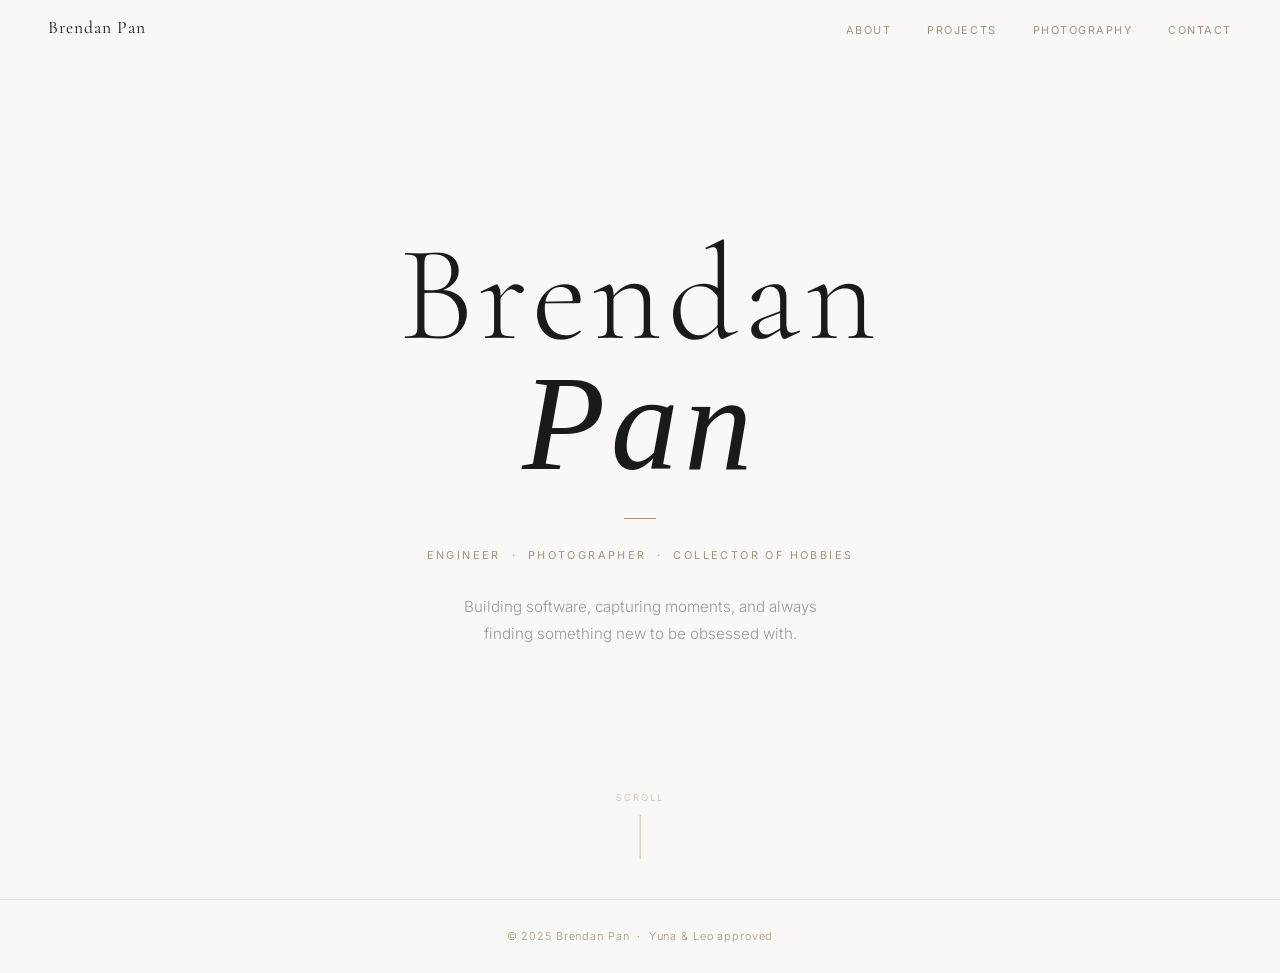
==== commit 69722e7d: "Convert to multi-page site Each section is now its own page (about, projects, photography, contact)." ====
--- a/index.html
+++ b/index.html
@@ -12,112 +12,32 @@
 <body>
 
   <nav id="nav">
-    <a href="#hero" class="nav-logo">Brendan Pan</a>
+    <a href="index.html" class="nav-logo">Brendan Pan</a>
     <button class="nav-toggle" id="nav-toggle" aria-label="Toggle menu">
       <span></span><span></span><span></span>
     </button>
     <ul class="nav-links" id="nav-links">
-      <li><a href="#about">About</a></li>
-      <li><a href="#projects">Projects</a></li>
-      <li><a href="#photography">Photography</a></li>
-      <li><a href="#contact">Contact</a></li>
+      <li><a href="about.html">About</a></li>
+      <li><a href="projects.html">Projects</a></li>
+      <li><a href="photography.html">Photography</a></li>
+      <li><a href="contact.html">Contact</a></li>
     </ul>
   </nav>
 
-  <!-- Hero -->
-  <section id="hero" class="section-hero">
+  <section class="section-hero">
     <div class="hero-content">
       <h1>Brendan<br><em>Pan</em></h1>
       <div class="hero-rule"></div>
       <p class="hero-sub">Engineer &nbsp;&middot;&nbsp; Photographer &nbsp;&middot;&nbsp; Collector of Hobbies</p>
       <p class="hero-desc">Building software, capturing moments, and always finding something new to be obsessed with.</p>
     </div>
-    <a href="#about" class="hero-scroll" aria-label="Scroll down">scroll</a>
-  </section>
-
-  <!-- About -->
-  <section id="about" class="section section-about">
-    <div class="section-inner">
-      <div class="about-grid">
-        <div class="about-left">
-          <p class="section-label">About</p>
-          <h2>A lot of<br>interests,<br>not enough<br>hours.</h2>
-        </div>
-        <div class="about-right">
-          <p>Hi, I&rsquo;m Brendan &mdash; an engineering manager with way too many hobbies and not nearly enough hours in the day. By trade I work in tech, but my interests sprawl pretty far beyond the keyboard: gaming, anime, AI development, card games, board games, tennis, pickleball, and a violin that deserves more practice than it gets.</p>
-          <p>I travel whenever I can, eat spicy food at every opportunity, and spend a suspicious amount of time watching my two cats &mdash; Yuna and Leo &mdash; do absolutely nothing productive. This site is a place to collect some of what I make and where I go.</p>
-          <ul class="chips">
-            <li>Gaming &amp; Anime</li>
-            <li>Tennis &amp; Pickleball</li>
-            <li>Photography</li>
-            <li>AI &amp; Engineering</li>
-            <li>Travel</li>
-            <li>Violin</li>
-            <li>Card &amp; Board Games</li>
-            <li>Spicy Food</li>
-          </ul>
-        </div>
-      </div>
-    </div>
-  </section>
-
-  <!-- Projects -->
-  <section id="projects" class="section section-projects">
-    <div class="section-inner">
-      <h2 class="section-title">Projects</h2>
-      <div id="project-grid" class="project-grid"></div>
-    </div>
-  </section>
-
-  <!-- Photography -->
-  <section id="photography" class="section section-photography">
-    <div class="section-inner">
-      <h2 class="section-title">Photography</h2>
-      <nav class="filter-nav" id="filter-nav">
-        <button class="filter-btn active" data-filter="all">All</button>
-      </nav>
-      <div id="gallery"></div>
-    </div>
-  </section>
-
-  <!-- Contact -->
-  <section id="contact" class="section section-contact">
-    <div class="section-inner">
-      <h2 class="section-title">Contact</h2>
-      <p class="contact-sub">Always happy to chat &mdash; reach out.</p>
-      <div class="contact-links">
-        <a href="mailto:panbrendan@gmail.com" class="contact-link">
-          <span class="contact-label">Email</span>
-          <span class="contact-value">panbrendan@gmail.com</span>
-        </a>
-        <a href="https://github.com/panbrendan" class="contact-link" target="_blank" rel="noopener noreferrer">
-          <span class="contact-label">GitHub</span>
-          <span class="contact-value">github.com/panbrendan</span>
-        </a>
-        <a href="https://www.linkedin.com/in/brpan/" class="contact-link" target="_blank" rel="noopener noreferrer">
-          <span class="contact-label">LinkedIn</span>
-          <span class="contact-value">linkedin.com/in/brpan</span>
-        </a>
-      </div>
-    </div>
+    <a href="about.html" class="hero-scroll" aria-label="Learn more">scroll</a>
   </section>
 
   <footer>
     <p>&copy; 2025 Brendan Pan &nbsp;&middot;&nbsp; Yuna &amp; Leo approved</p>
   </footer>
 
-  <!-- Lightbox -->
-  <div id="lightbox" class="lightbox" aria-hidden="true" role="dialog" aria-modal="true">
-    <button class="lb-close" aria-label="Close lightbox">&times;</button>
-    <button class="lb-prev" aria-label="Previous photo">&#8592;</button>
-    <button class="lb-next" aria-label="Next photo">&#8594;</button>
-    <div class="lb-content">
-      <img id="lb-img" src="" alt="">
-      <p id="lb-caption"></p>
-    </div>
-  </div>
-
   <script src="js/main.js"></script>
-  <script src="js/gallery.js"></script>
 </body>
 </html>
--- a/css/style.css
+++ b/css/style.css
@@ -555,6 +555,19 @@
 .lb-prev  { left: 20px;  top: 50%; transform: translateY(-50%); font-size: 1.75rem; }
 .lb-next  { right: 20px; top: 50%; transform: translateY(-50%); font-size: 1.75rem; }
 
+/* ── Page layout (non-hero pages) ───────────────────── */
+
+.page-main {
+  max-width: var(--inner);
+  margin: 0 auto;
+  padding: calc(var(--nav-h) + 64px) 48px 96px;
+  min-height: 100vh;
+}
+
+.page-main--wide {
+  max-width: 1440px;
+}
+
 /* ── Footer ──────────────────────────────────────────── */
 
 footer {
@@ -569,6 +582,8 @@
 
 @media (max-width: 860px) {
   :root { --pad: 72px; }
+
+  .page-main { padding: calc(var(--nav-h) + 48px) 24px 72px; }
 
   #nav { padding: 0 24px; }
 
@@ -608,6 +623,8 @@
 @media (max-width: 520px) {
   :root { --pad: 56px; }
 
+  .page-main { padding: calc(var(--nav-h) + 32px) 16px 56px; }
+
   .section { padding: var(--pad) 16px; }
 
   .photo-grid { columns: 2 120px; column-gap: 6px; }
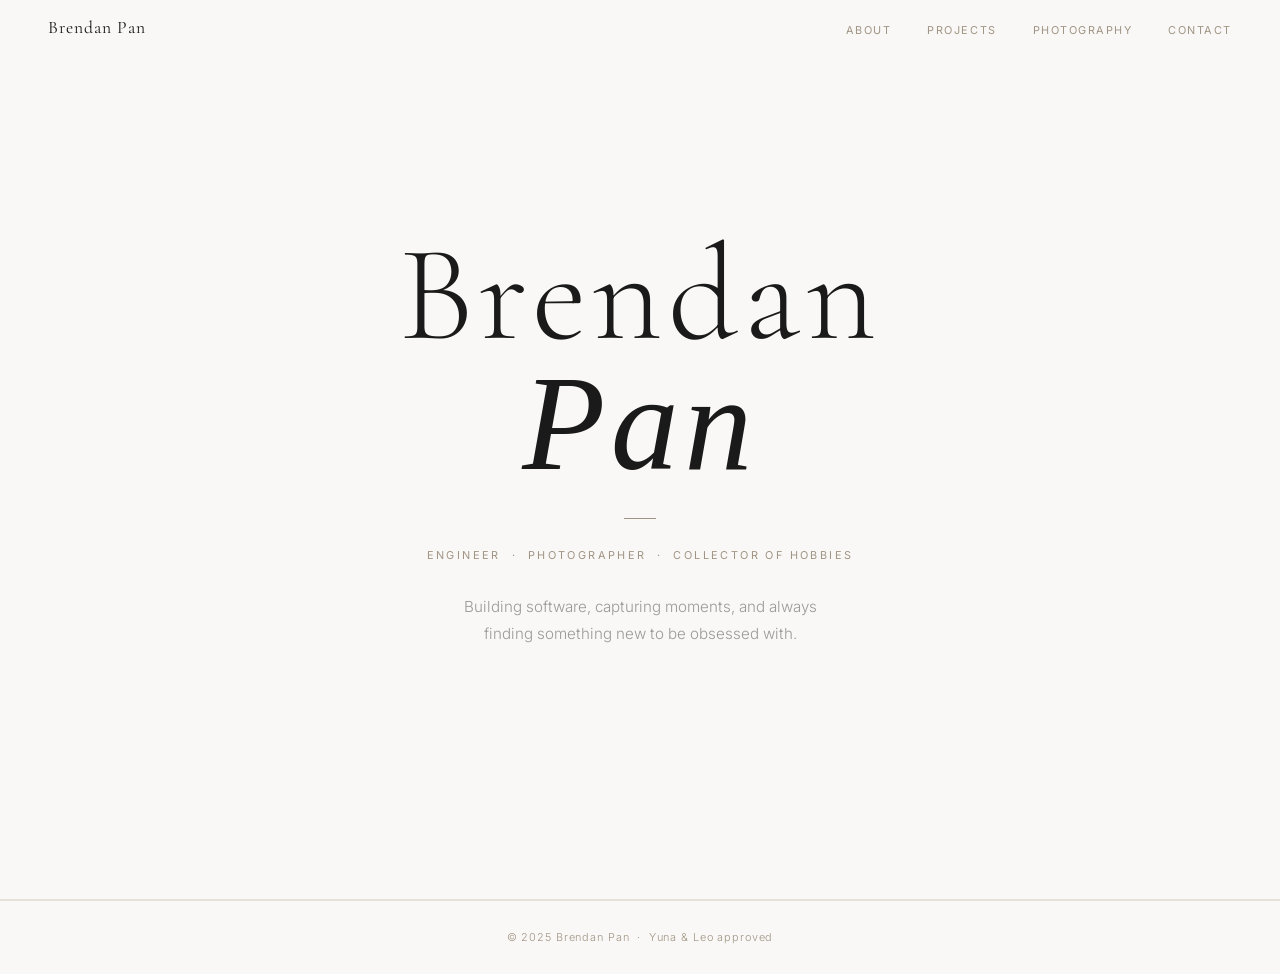
==== commit 300889fc: "Fix spacing consistency across all section pages - About: add section-title heading for consistent p" ====
--- a/index.html
+++ b/index.html
@@ -31,7 +31,6 @@
       <p class="hero-sub">Engineer &nbsp;&middot;&nbsp; Photographer &nbsp;&middot;&nbsp; Collector of Hobbies</p>
       <p class="hero-desc">Building software, capturing moments, and always finding something new to be obsessed with.</p>
     </div>
-    <a href="about.html" class="hero-scroll" aria-label="Learn more">scroll</a>
   </section>
 
   <footer>
--- a/css/style.css
+++ b/css/style.css
@@ -243,11 +243,11 @@
   align-items: start;
 }
 
-.about-left h2 {
+.about-left h3 {
   font-family: 'Cormorant Garamond', Georgia, serif;
   font-weight: 300;
-  font-size: clamp(2.2rem, 4vw, 3.2rem);
-  line-height: 1.05;
+  font-size: clamp(2rem, 3.5vw, 2.8rem);
+  line-height: 1.1;
   letter-spacing: 0.01em;
   color: var(--text);
 }
@@ -363,7 +363,7 @@
 
 /* ── Photography ─────────────────────────────────────── */
 
-.section-photography .section-title { margin-bottom: 20px; }
+.section-title + .filter-nav { margin-top: -20px; }
 
 .filter-nav {
   display: flex;
@@ -573,6 +573,7 @@
 footer {
   text-align: center;
   padding: 28px 24px;
+  border-top: 1px solid var(--border);
   font-size: 0.68rem;
   color: var(--text-muted);
   letter-spacing: 0.08em;
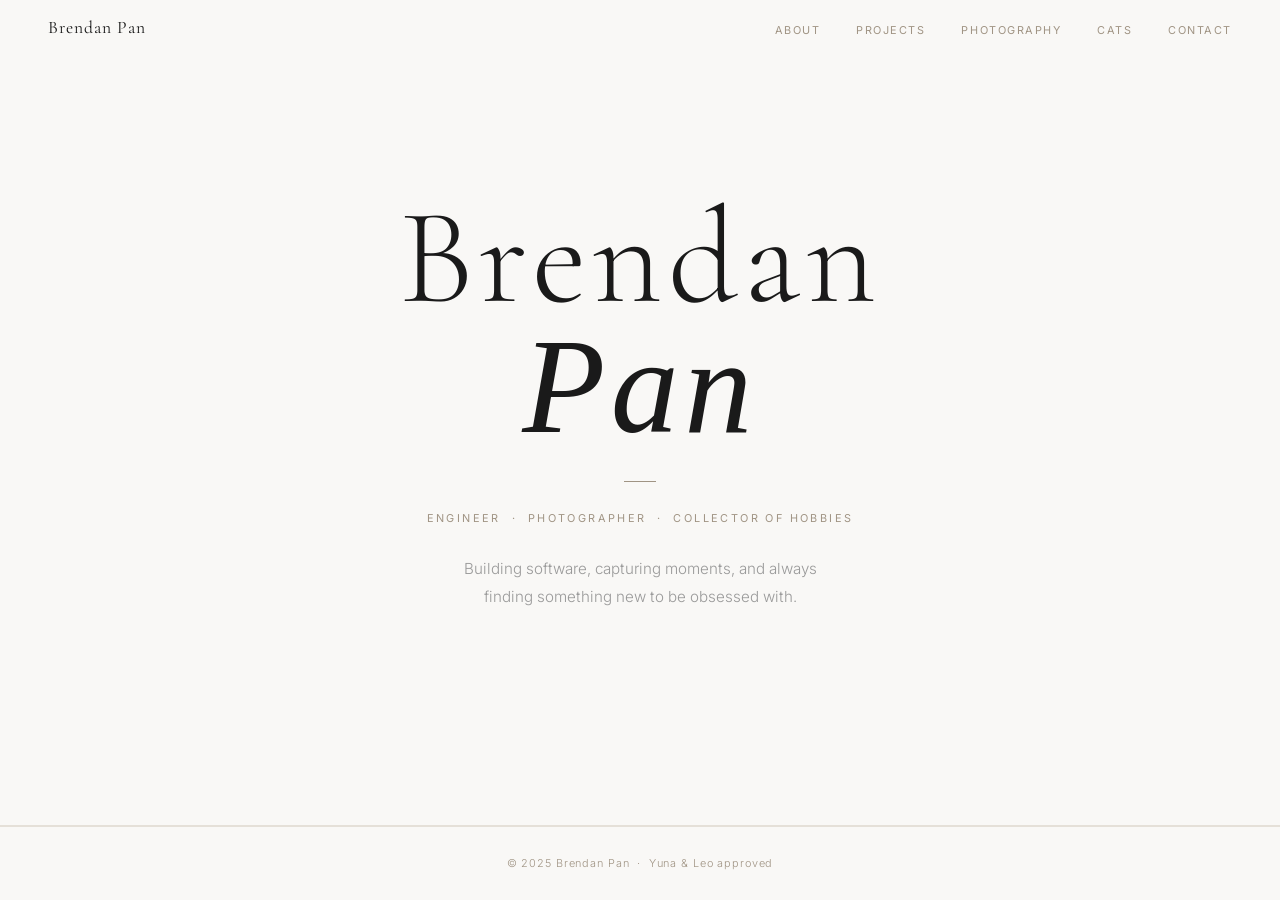
==== commit 5a09d350: "Add Cats page with Yuna and Leo profiles - New cats.html with profile cards, bios, and gallery secti" ====
--- a/index.html
+++ b/index.html
@@ -20,6 +20,7 @@
       <li><a href="about.html">About</a></li>
       <li><a href="projects.html">Projects</a></li>
       <li><a href="photography.html">Photography</a></li>
+      <li><a href="cats.html">Cats</a></li>
       <li><a href="contact.html">Contact</a></li>
     </ul>
   </nav>
--- a/css/style.css
+++ b/css/style.css
@@ -26,6 +26,9 @@
   font-family: 'Inter', system-ui, -apple-system, sans-serif;
   font-weight: 300;
   line-height: 1.6;
+  display: flex;
+  flex-direction: column;
+  min-height: 100vh;
 }
 
 /* ── Nav ─────────────────────────────────────────────── */
@@ -120,7 +123,7 @@
 /* ── Hero ────────────────────────────────────────────── */
 
 .section-hero {
-  min-height: 100vh;
+  flex: 1;
   display: flex;
   flex-direction: column;
   align-items: center;
@@ -246,7 +249,8 @@
 .about-left h3 {
   font-family: 'Cormorant Garamond', Georgia, serif;
   font-weight: 300;
-  font-size: clamp(2rem, 3.5vw, 2.8rem);
+  font-style: italic;
+  font-size: clamp(2.2rem, 4vw, 3.2rem);
   line-height: 1.1;
   letter-spacing: 0.01em;
   color: var(--text);
@@ -487,6 +491,83 @@
 .contact-value {
   font-size: 0.9rem;
   font-weight: 300;
+}
+
+/* ── Cats ────────────────────────────────────────────── */
+
+.cat-grid {
+  display: grid;
+  grid-template-columns: 1fr 1fr;
+  gap: 40px;
+  margin-bottom: 72px;
+}
+
+.cat-card {
+  background: var(--card-bg);
+  border: 1px solid var(--border);
+  border-radius: var(--radius);
+  overflow: hidden;
+}
+
+.cat-photo-slot {
+  width: 100%;
+  aspect-ratio: 4 / 3;
+  background: var(--border);
+  display: flex;
+  align-items: center;
+  justify-content: center;
+}
+
+.cat-photo-slot span {
+  font-size: 0.65rem;
+  letter-spacing: 0.12em;
+  text-transform: uppercase;
+  color: var(--text-muted);
+}
+
+.cat-photo-slot img {
+  width: 100%;
+  height: 100%;
+  object-fit: cover;
+  display: block;
+}
+
+.cat-info {
+  padding: 28px;
+}
+
+.cat-name {
+  font-family: 'Cormorant Garamond', Georgia, serif;
+  font-weight: 400;
+  font-size: 1.8rem;
+  letter-spacing: 0.03em;
+  margin-bottom: 14px;
+}
+
+.cat-bio {
+  font-size: 0.875rem;
+  line-height: 1.85;
+  color: #666;
+}
+
+.cat-gallery-section {
+  border-top: 1px solid var(--border);
+  padding-top: 48px;
+}
+
+.cat-gallery-title {
+  font-family: 'Cormorant Garamond', Georgia, serif;
+  font-weight: 400;
+  font-size: 1.4rem;
+  letter-spacing: 0.02em;
+  margin-bottom: 28px;
+  color: var(--text-muted);
+}
+
+@media (max-width: 640px) {
+  .cat-grid {
+    grid-template-columns: 1fr;
+  }
 }
 
 /* ── Lightbox ────────────────────────────────────────── */
@@ -559,9 +640,10 @@
 
 .page-main {
   max-width: var(--inner);
+  width: 100%;
   margin: 0 auto;
   padding: calc(var(--nav-h) + 64px) 48px 96px;
-  min-height: 100vh;
+  flex: 1;
 }
 
 .page-main--wide {
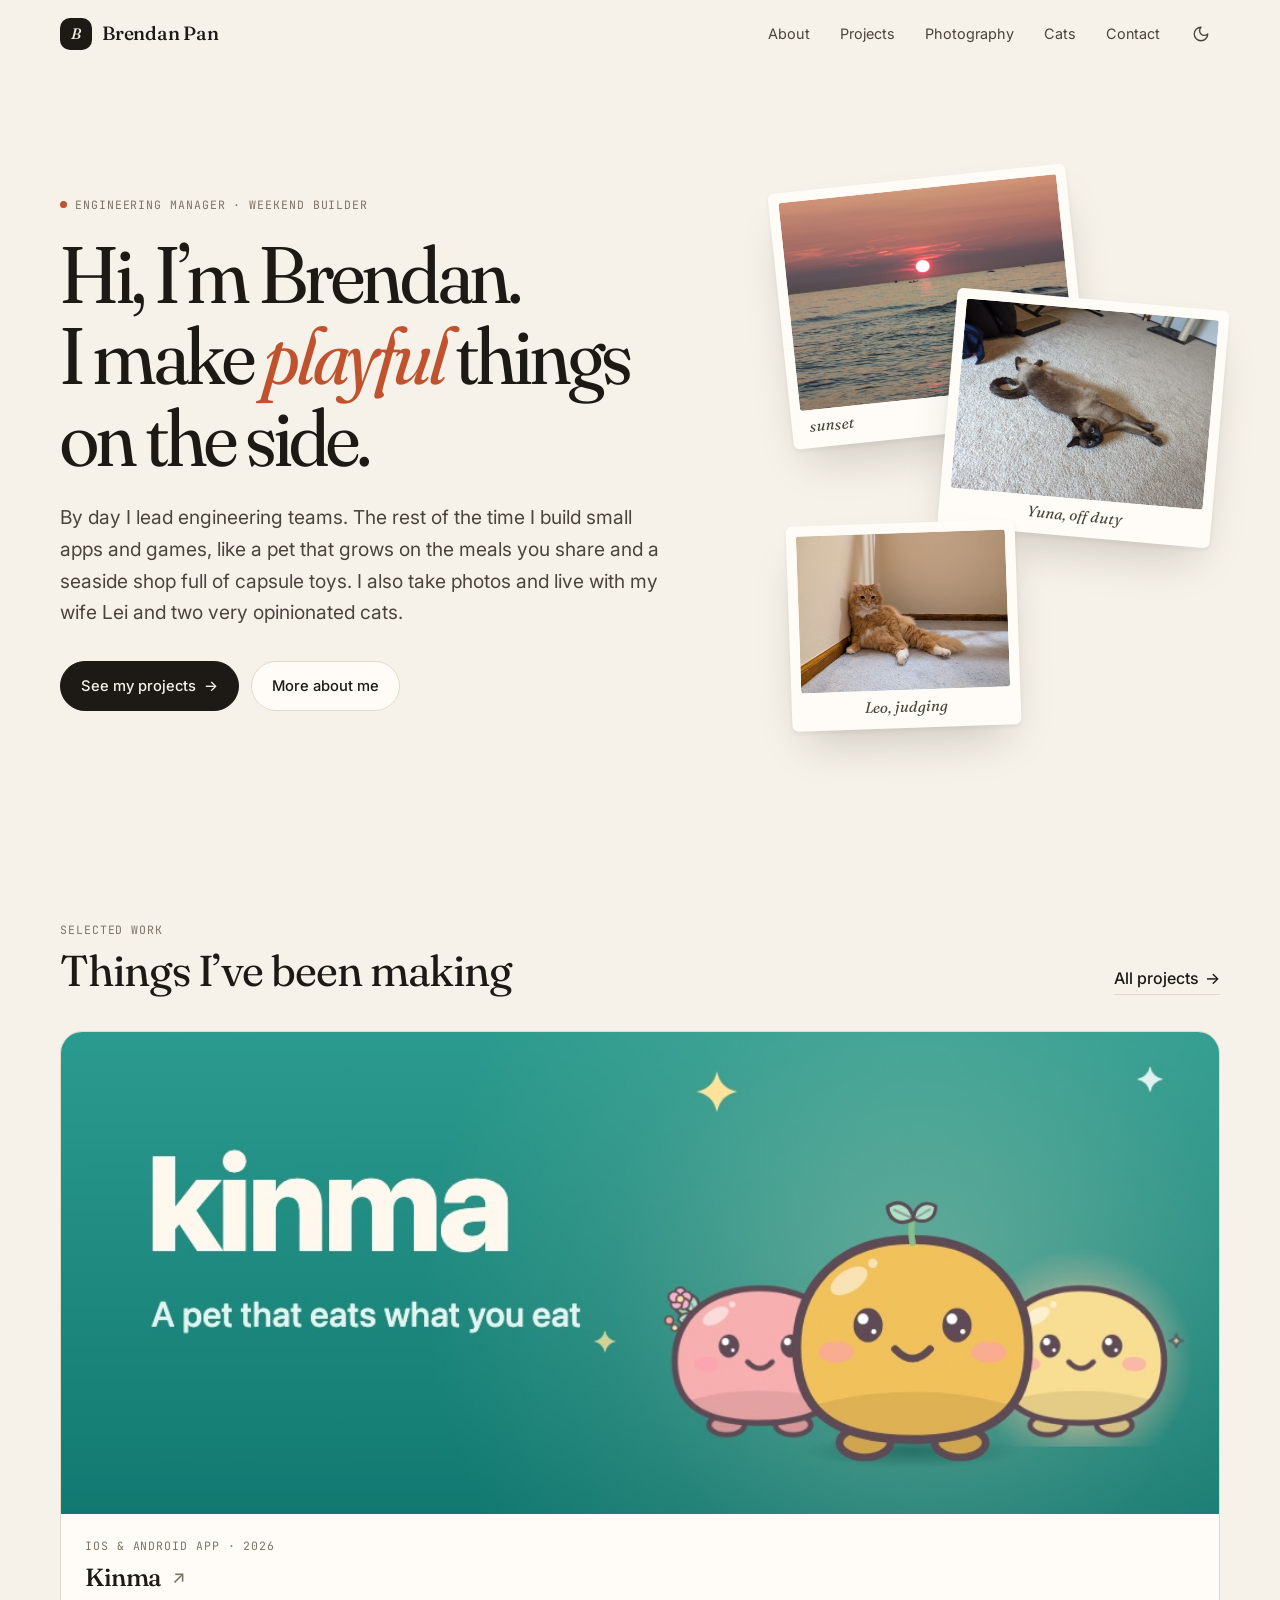
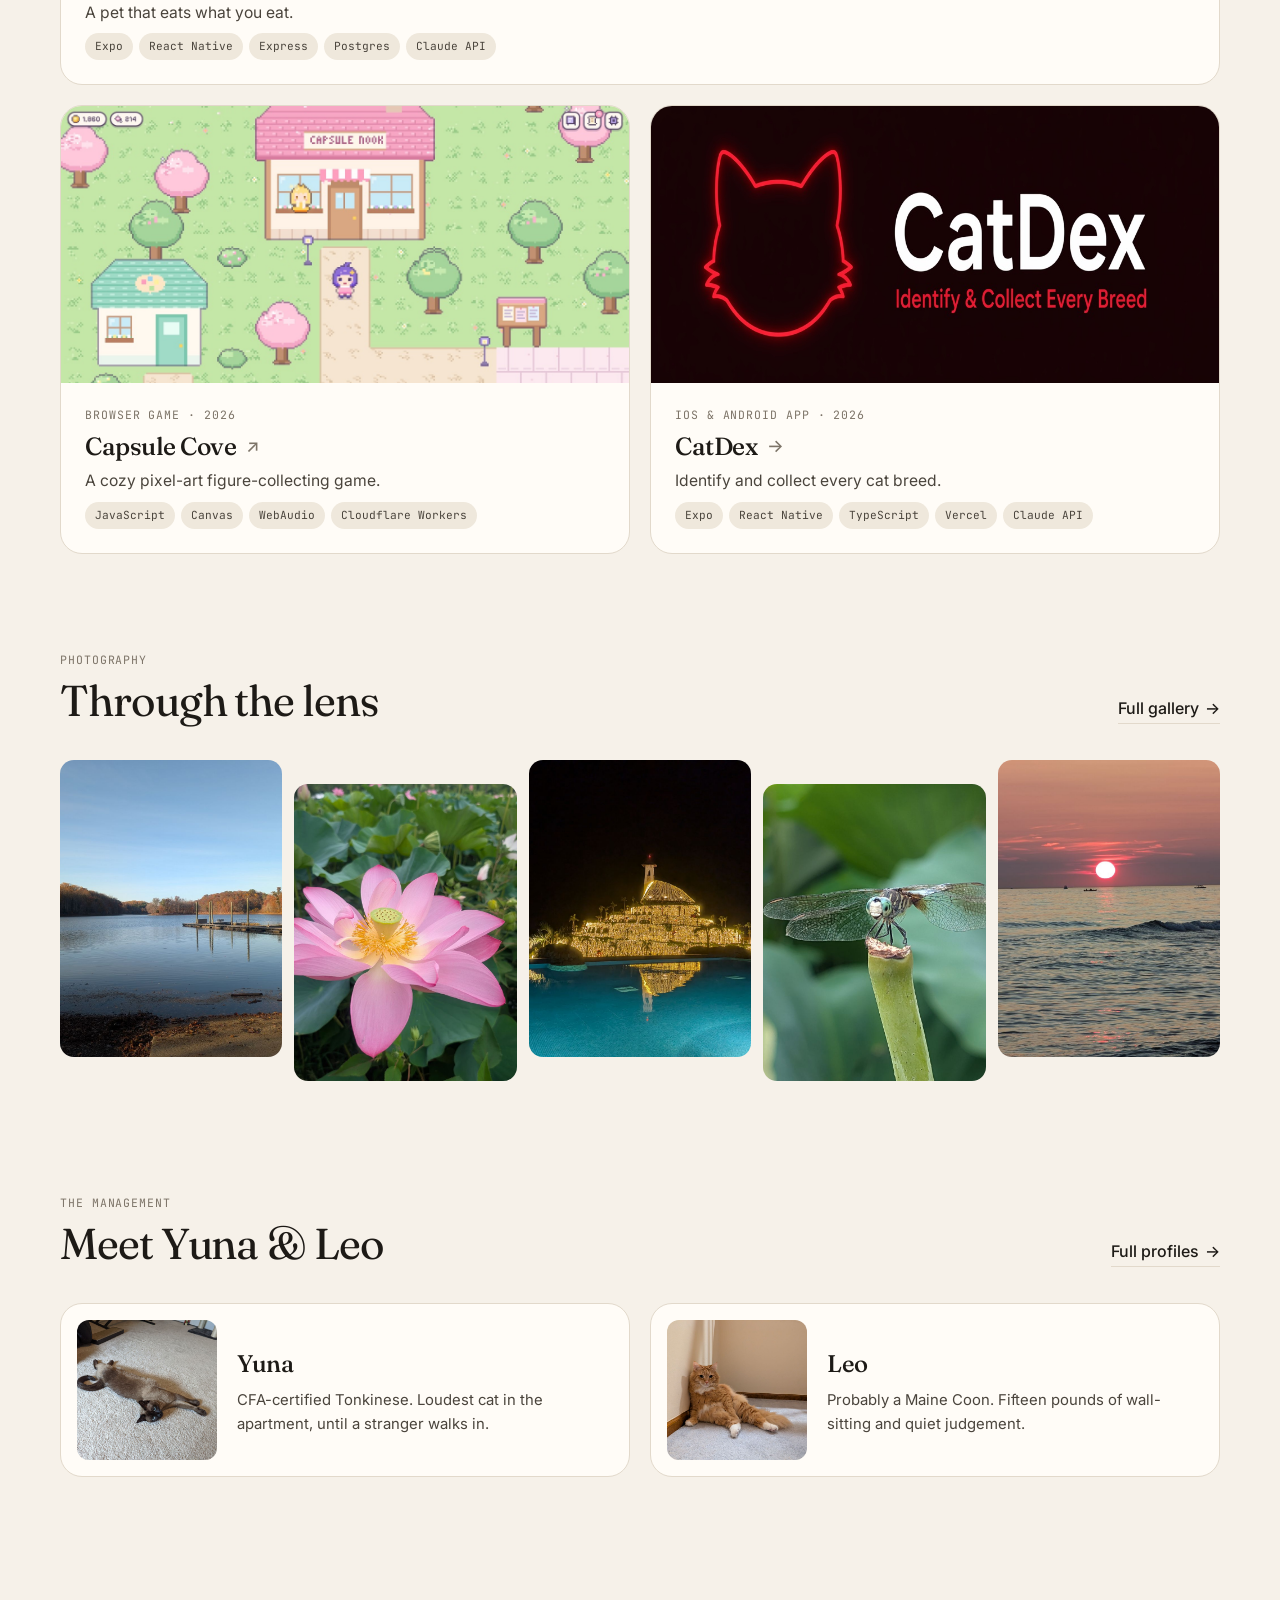
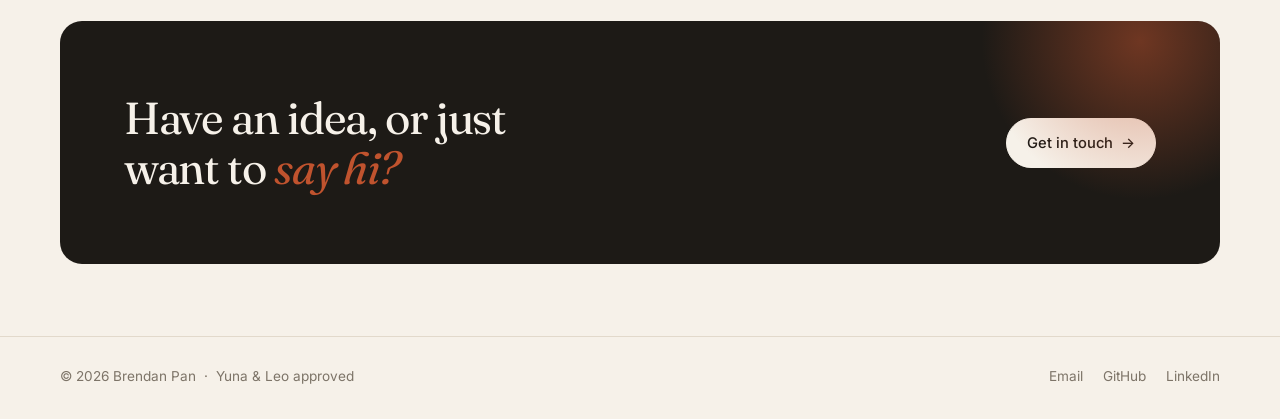
==== commit 725cc3ad: "Redesign site and add Kinma, Capsule Cove, and CatDex projects - New warm editorial design with ligh" ====
--- a/index.html
+++ b/index.html
@@ -4,38 +4,128 @@
   <meta charset="UTF-8">
   <meta name="viewport" content="width=device-width, initial-scale=1.0">
   <title>Brendan Pan</title>
+  <meta name="description" content="Engineering manager who builds playful apps and games on the side, takes photos, and lives with two opinionated cats.">
+  <meta name="theme-color" content="#f6f1e9" media="(prefers-color-scheme: light)">
+  <meta name="theme-color" content="#14120f" media="(prefers-color-scheme: dark)">
+  <link rel="icon" href="data:image/svg+xml,%3Csvg xmlns='http://www.w3.org/2000/svg' viewBox='0 0 32 32'%3E%3Crect width='32' height='32' rx='9' fill='%231d1a16'/%3E%3Ctext x='16' y='22' font-family='Georgia,serif' font-style='italic' font-size='17' fill='%23f6f1e9' text-anchor='middle'%3EB%3C/text%3E%3C/svg%3E">
+  <script>try{var t=localStorage.getItem('theme');if(t)document.documentElement.dataset.theme=t}catch(e){}</script>
   <link rel="preconnect" href="https://fonts.googleapis.com">
   <link rel="preconnect" href="https://fonts.gstatic.com" crossorigin>
-  <link href="https://fonts.googleapis.com/css2?family=Cormorant+Garamond:ital,wght@0,300;0,400;0,500;1,300&family=Inter:wght@300;400;500&display=swap" rel="stylesheet">
+  <link href="https://fonts.googleapis.com/css2?family=Fraunces:ital,opsz,wght@0,9..144,300..600;1,9..144,300..600&family=Inter:wght@400;500;600&family=JetBrains+Mono:wght@400;500&display=swap" rel="stylesheet">
   <link rel="stylesheet" href="css/style.css">
 </head>
 <body>
 
   <nav id="nav">
-    <a href="index.html" class="nav-logo">Brendan Pan</a>
-    <button class="nav-toggle" id="nav-toggle" aria-label="Toggle menu">
-      <span></span><span></span><span></span>
-    </button>
-    <ul class="nav-links" id="nav-links">
-      <li><a href="about.html">About</a></li>
-      <li><a href="projects.html">Projects</a></li>
-      <li><a href="photography.html">Photography</a></li>
-      <li><a href="cats.html">Cats</a></li>
-      <li><a href="contact.html">Contact</a></li>
-    </ul>
+    <div class="wrap nav-inner">
+      <a href="index.html" class="nav-logo"><span class="nav-mark">B</span>Brendan Pan</a>
+      <div class="nav-right">
+        <ul class="nav-links" id="nav-links">
+        <li><a href="about.html">About</a></li>
+        <li><a href="projects.html">Projects</a></li>
+        <li><a href="photography.html">Photography</a></li>
+        <li><a href="cats.html">Cats</a></li>
+        <li><a href="contact.html">Contact</a></li>
+        </ul>
+        <button class="icon-btn theme-toggle" id="theme-toggle" aria-label="Toggle dark mode"><svg class="i-moon" viewBox="0 0 24 24" fill="none" stroke="currentColor" stroke-width="1.8" stroke-linecap="round" stroke-linejoin="round" aria-hidden="true"><path d="M12 3a6 6 0 0 0 9 9 9 9 0 1 1-9-9Z"/></svg><svg class="i-sun" viewBox="0 0 24 24" fill="none" stroke="currentColor" stroke-width="1.8" stroke-linecap="round" stroke-linejoin="round" aria-hidden="true"><circle cx="12" cy="12" r="4"/><path d="M12 2v2M12 20v2M4.93 4.93l1.41 1.41M17.66 17.66l1.41 1.41M2 12h2M20 12h2M6.34 17.66l-1.41 1.41M19.07 4.93l-1.41 1.41"/></svg></button>
+        <button class="icon-btn nav-toggle" id="nav-toggle" aria-label="Toggle menu" aria-expanded="false">
+          <span></span><span></span><span></span>
+        </button>
+      </div>
+    </div>
   </nav>
 
-  <section class="section-hero">
-    <div class="hero-content">
-      <h1>Brendan<br><em>Pan</em></h1>
-      <div class="hero-rule"></div>
-      <p class="hero-sub">Engineer &nbsp;&middot;&nbsp; Photographer &nbsp;&middot;&nbsp; Collector of Hobbies</p>
-      <p class="hero-desc">Building software, capturing moments, and always finding something new to be obsessed with.</p>
-    </div>
-  </section>
+  <main>
+    <section class="wrap hero">
+      <div class="hero-grid">
+        <div>
+          <p class="eyebrow"><span class="dot"></span>Engineering manager &middot; Weekend builder</p>
+          <h1>Hi, I&rsquo;m Brendan.<br>I make <em>playful</em> things on the side.</h1>
+          <p class="hero-lede">By day I lead engineering teams. The rest of the time I build small apps and games, like a pet that grows on the meals you share and a seaside shop full of capsule toys. I also take photos and live with my wife Lei and two very opinionated cats.</p>
+          <div class="hero-actions">
+            <a href="projects.html" class="btn btn-primary">See my projects <span class="arrow">&rarr;</span></a>
+            <a href="about.html" class="btn">More about me</a>
+          </div>
+        </div>
+        <div class="hero-stack" aria-hidden="true">
+          <a href="photography.html" class="polaroid p1" tabindex="-1"><figure><img src="images/2024/thumbnails/sunset.jpg" alt=""><figcaption>sunset</figcaption></figure></a>
+          <a href="cats.html" class="polaroid p2" tabindex="-1"><figure><img src="images/cats/thumbnails/yuna.jpg" alt=""><figcaption>Yuna, off duty</figcaption></figure></a>
+          <a href="cats.html" class="polaroid p3" tabindex="-1"><figure><img src="images/cats/thumbnails/leo.jpg" alt=""><figcaption>Leo, judging</figcaption></figure></a>
+        </div>
+      </div>
+    </section>
+
+    <section class="wrap section reveal">
+      <div class="section-head">
+        <div>
+          <p class="eyebrow">Selected work</p>
+          <h2>Things I&rsquo;ve been making</h2>
+        </div>
+        <a href="projects.html" class="text-link">All projects <span class="arrow">&rarr;</span></a>
+      </div>
+      <div class="bento" id="featured-grid"></div>
+    </section>
+
+    <section class="wrap section reveal">
+      <div class="section-head">
+        <div>
+          <p class="eyebrow">Photography</p>
+          <h2>Through the lens</h2>
+        </div>
+        <a href="photography.html" class="text-link">Full gallery <span class="arrow">&rarr;</span></a>
+      </div>
+      <div class="strip">
+        <a href="photography.html"><img src="images/2024/thumbnails/lake_needwood.jpg" alt="Lake Needwood" loading="lazy"></a>
+        <a href="photography.html"><img src="images/2025/thumbnails/waterlily.jpg" alt="Waterlily" loading="lazy"></a>
+        <a href="photography.html"><img src="images/2024/thumbnails/christmas_church_xcaret.jpg" alt="Christmas church at Xcaret" loading="lazy"></a>
+        <a href="photography.html"><img src="images/2025/thumbnails/dragonfly.jpg" alt="Dragonfly" loading="lazy"></a>
+        <a href="photography.html"><img src="images/2024/thumbnails/sunset.jpg" alt="Sunset over the water" loading="lazy"></a>
+      </div>
+    </section>
+
+    <section class="wrap section reveal" style="padding-top: 40px">
+      <div class="section-head">
+        <div>
+          <p class="eyebrow">The management</p>
+          <h2>Meet Yuna &amp; Leo</h2>
+        </div>
+        <a href="cats.html" class="text-link">Full profiles <span class="arrow">&rarr;</span></a>
+      </div>
+      <div class="cat-teaser">
+        <a href="cats.html" class="cat-mini">
+          <img src="images/cats/thumbnails/yuna.jpg" alt="Yuna" loading="lazy">
+          <div>
+            <h3>Yuna</h3>
+            <p>CFA-certified Tonkinese. Loudest cat in the apartment, until a stranger walks in.</p>
+          </div>
+        </a>
+        <a href="cats.html" class="cat-mini">
+          <img src="images/cats/thumbnails/leo.jpg" alt="Leo" loading="lazy">
+          <div>
+            <h3>Leo</h3>
+            <p>Probably a Maine Coon. Fifteen pounds of wall-sitting and quiet judgement.</p>
+          </div>
+        </a>
+      </div>
+    </section>
+
+    <section class="wrap reveal">
+      <div class="cta">
+        <h2>Have an idea, or just<br>want to <em>say hi?</em></h2>
+        <a href="contact.html" class="btn">Get in touch <span class="arrow">&rarr;</span></a>
+      </div>
+    </section>
+  </main>
 
   <footer>
-    <p>&copy; 2025 Brendan Pan &nbsp;&middot;&nbsp; Yuna &amp; Leo approved</p>
+    <div class="wrap footer-inner">
+      <p>&copy; 2026 Brendan Pan &nbsp;&middot;&nbsp; Yuna &amp; Leo approved</p>
+      <ul class="footer-links">
+        <li><a href="mailto:panbrendan@gmail.com">Email</a></li>
+        <li><a href="https://github.com/panbrendan" target="_blank" rel="noopener noreferrer">GitHub</a></li>
+        <li><a href="https://www.linkedin.com/in/brpan/" target="_blank" rel="noopener noreferrer">LinkedIn</a></li>
+      </ul>
+    </div>
   </footer>
 
   <script src="js/main.js"></script>
--- a/css/style.css
+++ b/css/style.css
@@ -1,720 +1,1103 @@
-*, *::before, *::after {
-  box-sizing: border-box;
-  margin: 0;
-  padding: 0;
-}
+/* ── Tokens ──────────────────────────────────────────── */
 
 :root {
-  --bg: #f9f8f6;
-  --text: #1a1a1a;
-  --text-muted: #a09484;
-  --text-light: #ccc0b4;
-  --border: #e5e0d8;
-  --card-bg: #fff;
-  --gap: 10px;
-  --radius: 2px;
-  --nav-h: 58px;
-  --pad: 96px;
-  --inner: 1100px;
-}
-
-html { scroll-behavior: smooth; }
+  --bg: #f6f1e9;
+  --surface: #fffcf7;
+  --surface-2: #efe8dc;
+  --ink: #1d1a16;
+  --ink-2: #4a443c;
+  --muted: #7d7468;
+  --line: #e2d9cb;
+  --accent: #c0532e;
+  --accent-soft: #f3dccf;
+  --shadow: 0 1px 2px rgba(40, 30, 20, .05), 0 8px 24px -8px rgba(40, 30, 20, .12);
+  --shadow-lg: 0 2px 4px rgba(40, 30, 20, .06), 0 24px 48px -16px rgba(40, 30, 20, .22);
+
+  --serif: 'Fraunces', Georgia, serif;
+  --sans: 'Inter', system-ui, -apple-system, sans-serif;
+  --mono: 'JetBrains Mono', ui-monospace, SFMono-Regular, Menlo, monospace;
+
+  --inner: 1160px;
+  --gutter: clamp(20px, 5vw, 48px);
+  --nav-h: 68px;
+  --r: 14px;
+  --r-lg: 22px;
+  --ease: cubic-bezier(.2, .7, .2, 1);
+  color-scheme: light;
+}
+
+@media (prefers-color-scheme: dark) {
+  :root:not([data-theme="light"]) {
+    --bg: #14120f;
+    --surface: #1c1916;
+    --surface-2: #26221d;
+    --ink: #f1ebe1;
+    --ink-2: #cdc4b6;
+    --muted: #9a9083;
+    --line: #2f2a24;
+    --accent: #e9825c;
+    --accent-soft: #3a2519;
+    --shadow: 0 1px 2px rgba(0, 0, 0, .3), 0 8px 24px -8px rgba(0, 0, 0, .5);
+    --shadow-lg: 0 2px 4px rgba(0, 0, 0, .3), 0 24px 48px -16px rgba(0, 0, 0, .7);
+    color-scheme: dark;
+  }
+}
+
+:root[data-theme="dark"] {
+  --bg: #14120f;
+  --surface: #1c1916;
+  --surface-2: #26221d;
+  --ink: #f1ebe1;
+  --ink-2: #cdc4b6;
+  --muted: #9a9083;
+  --line: #2f2a24;
+  --accent: #e9825c;
+  --accent-soft: #3a2519;
+  --shadow: 0 1px 2px rgba(0, 0, 0, .3), 0 8px 24px -8px rgba(0, 0, 0, .5);
+  --shadow-lg: 0 2px 4px rgba(0, 0, 0, .3), 0 24px 48px -16px rgba(0, 0, 0, .7);
+  color-scheme: dark;
+}
+
+/* ── Base ────────────────────────────────────────────── */
+
+*, *::before, *::after { box-sizing: border-box; margin: 0; padding: 0; }
+
+html { scroll-behavior: smooth; -webkit-text-size-adjust: 100%; }
 
 body {
   background: var(--bg);
-  color: var(--text);
-  font-family: 'Inter', system-ui, -apple-system, sans-serif;
-  font-weight: 300;
-  line-height: 1.6;
+  color: var(--ink);
+  font-family: var(--sans);
+  font-size: 16px;
+  line-height: 1.65;
+  -webkit-font-smoothing: antialiased;
   display: flex;
   flex-direction: column;
   min-height: 100vh;
+  transition: background .3s, color .3s;
+}
+
+img { display: block; max-width: 100%; }
+a { color: inherit; }
+button { font: inherit; color: inherit; background: none; border: 0; cursor: pointer; }
+
+::selection { background: var(--accent); color: #fff; }
+
+:focus-visible { outline: 2px solid var(--accent); outline-offset: 3px; border-radius: 4px; }
+
+.wrap {
+  width: 100%;
+  max-width: calc(var(--inner) + var(--gutter) * 2);
+  margin: 0 auto;
+  padding: 0 var(--gutter);
+}
+
+main { flex: 1; }
+
+.eyebrow {
+  font-family: var(--mono);
+  font-size: .72rem;
+  letter-spacing: .08em;
+  text-transform: uppercase;
+  color: var(--muted);
+}
+
+.eyebrow .dot {
+  display: inline-block;
+  width: 7px; height: 7px;
+  border-radius: 50%;
+  background: var(--accent);
+  margin-right: 8px;
+  vertical-align: 1px;
 }
 
 /* ── Nav ─────────────────────────────────────────────── */
 
 #nav {
-  position: fixed;
-  top: 0; left: 0; right: 0;
+  position: sticky;
+  top: 0;
+  z-index: 100;
   height: var(--nav-h);
+  border-bottom: 1px solid transparent;
+  transition: background .3s, border-color .3s;
+}
+
+#nav.scrolled {
+  background: color-mix(in srgb, var(--bg) 85%, transparent);
+  backdrop-filter: blur(14px) saturate(1.4);
+  -webkit-backdrop-filter: blur(14px) saturate(1.4);
+  border-color: var(--line);
+}
+
+.nav-inner {
+  height: 100%;
   display: flex;
   align-items: center;
   justify-content: space-between;
-  padding: 0 48px;
-  z-index: 100;
-  transition: background 0.3s, border-color 0.3s;
-  border-bottom: 1px solid transparent;
-}
-
-#nav.scrolled {
-  background: rgba(249, 248, 246, 0.92);
-  backdrop-filter: blur(14px);
-  -webkit-backdrop-filter: blur(14px);
-  border-color: var(--border);
+  gap: 24px;
 }
 
 .nav-logo {
-  font-family: 'Cormorant Garamond', Georgia, serif;
+  display: flex;
+  align-items: center;
+  gap: 10px;
+  text-decoration: none;
+  font-family: var(--serif);
+  font-size: 1.2rem;
+  font-weight: 500;
+  letter-spacing: -.01em;
+}
+
+.nav-mark {
+  width: 32px; height: 32px;
+  border-radius: 10px;
+  background: var(--ink);
+  color: var(--bg);
+  display: grid;
+  place-items: center;
+  font-family: var(--serif);
+  font-size: .95rem;
+  font-style: italic;
+  font-weight: 500;
+  transition: background .2s, transform .3s var(--ease);
+}
+
+.nav-logo:hover .nav-mark { background: var(--accent); transform: rotate(-8deg); }
+
+.nav-right { display: flex; align-items: center; gap: 8px; }
+
+.nav-links { display: flex; list-style: none; gap: 2px; }
+
+.nav-links a {
+  display: block;
+  padding: 7px 14px;
+  border-radius: 999px;
+  font-size: .9rem;
+  color: var(--ink-2);
+  text-decoration: none;
+  transition: background .2s, color .2s;
+}
+
+.nav-links a:hover { background: var(--surface-2); color: var(--ink); }
+.nav-links a.active { background: var(--ink); color: var(--bg); }
+
+.icon-btn {
+  width: 38px; height: 38px;
+  border-radius: 999px;
+  display: grid;
+  place-items: center;
+  color: var(--ink-2);
+  transition: background .2s, color .2s;
+}
+
+.icon-btn:hover { background: var(--surface-2); color: var(--ink); }
+.icon-btn svg { width: 18px; height: 18px; }
+
+.theme-toggle .i-sun { display: none; }
+:root[data-theme="dark"] .theme-toggle .i-sun { display: block; }
+:root[data-theme="dark"] .theme-toggle .i-moon { display: none; }
+@media (prefers-color-scheme: dark) {
+  :root:not([data-theme="light"]) .theme-toggle .i-sun { display: block; }
+  :root:not([data-theme="light"]) .theme-toggle .i-moon { display: none; }
+}
+
+.nav-toggle { display: none; }
+.nav-toggle span {
+  display: block;
+  width: 18px; height: 1.5px;
+  background: currentColor;
+  margin: 4px auto;
+  transition: transform .25s, opacity .25s;
+}
+.nav-toggle.open span:nth-child(1) { transform: translateY(5.5px) rotate(45deg); }
+.nav-toggle.open span:nth-child(2) { opacity: 0; }
+.nav-toggle.open span:nth-child(3) { transform: translateY(-5.5px) rotate(-45deg); }
+
+/* ── Buttons & links ─────────────────────────────────── */
+
+.btn {
+  display: inline-flex;
+  align-items: center;
+  gap: 8px;
+  padding: 12px 20px;
+  border-radius: 999px;
+  font-size: .92rem;
+  font-weight: 500;
+  text-decoration: none;
+  border: 1px solid var(--line);
+  background: var(--surface);
+  transition: transform .2s var(--ease), background .2s, border-color .2s, color .2s;
+}
+
+.btn:hover { transform: translateY(-2px); border-color: var(--ink); }
+.btn-primary { background: var(--ink); color: var(--bg); border-color: var(--ink); }
+.btn-primary:hover { background: var(--accent); border-color: var(--accent); color: #fff; }
+
+.arrow { transition: transform .25s var(--ease); display: inline-block; }
+a:hover > .arrow, a:hover .arrow { transform: translateX(3px); }
+.arrow-ne { transition: transform .25s var(--ease); display: inline-block; }
+a:hover .arrow-ne { transform: translate(2px, -2px); }
+
+.text-link {
+  color: var(--ink);
+  font-weight: 500;
+  text-decoration: none;
+  display: inline-flex;
+  align-items: center;
+  gap: 6px;
+  border-bottom: 1px solid var(--line);
+  padding-bottom: 2px;
+  transition: border-color .2s, color .2s;
+}
+.text-link:hover { color: var(--accent); border-color: var(--accent); }
+
+/* ── Hero (home) ─────────────────────────────────────── */
+
+.hero {
+  padding-block: clamp(48px, 9vw, 110px) clamp(56px, 8vw, 96px);
+}
+
+.hero-grid {
+  display: grid;
+  grid-template-columns: 1.25fr 1fr;
+  gap: clamp(32px, 6vw, 80px);
+  align-items: center;
+}
+
+.hero h1 {
+  font-family: var(--serif);
   font-weight: 400;
-  font-size: 1.1rem;
-  letter-spacing: 0.06em;
-  color: var(--text);
+  font-size: clamp(2.6rem, 6.4vw, 5rem);
+  line-height: 1.02;
+  letter-spacing: -.035em;
+  margin: 20px 0 24px;
+  font-variation-settings: "SOFT" 50, "opsz" 144;
+}
+
+.hero h1 em {
+  font-style: italic;
+  color: var(--accent);
+}
+
+.hero-lede {
+  font-size: clamp(1.05rem, 1.6vw, 1.2rem);
+  color: var(--ink-2);
+  max-width: 34em;
+  margin-bottom: 32px;
+}
+
+.hero-actions { display: flex; flex-wrap: wrap; gap: 12px; }
+
+.hero-stack {
+  position: relative;
+  aspect-ratio: 4 / 5;
+  max-width: 440px;
+  width: 100%;
+  justify-self: end;
+}
+
+.polaroid {
+  position: absolute;
+  background: var(--surface);
+  padding: 10px 10px 38px;
+  border-radius: 6px;
+  box-shadow: var(--shadow-lg);
+  transition: transform .5s var(--ease);
   text-decoration: none;
-  flex-shrink: 0;
-}
-
-.nav-links {
-  display: flex;
+}
+
+.polaroid img {
+  width: 100%;
+  aspect-ratio: 4 / 3;
+  object-fit: cover;
+  border-radius: 3px;
+}
+
+.polaroid figcaption {
+  position: absolute;
+  left: 0; right: 0; bottom: 9px;
+  text-align: center;
+  font-family: var(--serif);
+  font-style: italic;
+  font-size: .95rem;
+  color: var(--ink-2);
+}
+
+.polaroid.p1 { width: 68%; top: 0; left: 0; transform: rotate(-6deg); z-index: 1; }
+.polaroid.p1 figcaption { text-align: left; padding-left: 18px; }
+.polaroid.p2 { width: 62%; top: 22%; right: 0; transform: rotate(5deg); z-index: 2; }
+.polaroid.p3 { width: 52%; bottom: 0; left: 2%; transform: rotate(-2deg); z-index: 3; }
+.hero-stack:hover .p1 { transform: rotate(-9deg) translate(-10px, -6px); }
+.hero-stack:hover .p2 { transform: rotate(8deg) translate(10px, -4px); }
+.hero-stack:hover .p3 { transform: rotate(0deg) translateY(8px); }
+
+/* ── Sections ────────────────────────────────────────── */
+
+.section { padding-block: clamp(56px, 8vw, 96px); }
+.section + .section { padding-top: 0; }
+
+.section-head {
+  display: flex;
+  justify-content: space-between;
+  align-items: flex-end;
+  gap: 24px;
+  margin-bottom: 36px;
+  flex-wrap: wrap;
+}
+
+.section-head h2 {
+  font-family: var(--serif);
+  font-weight: 400;
+  font-size: clamp(1.9rem, 3.6vw, 2.7rem);
+  line-height: 1.1;
+  letter-spacing: -.025em;
+  margin-top: 8px;
+}
+
+.page-head {
+  padding-block: clamp(40px, 7vw, 88px) clamp(32px, 5vw, 56px);
+}
+
+.page-head h1 {
+  font-family: var(--serif);
+  font-weight: 400;
+  font-size: clamp(2.6rem, 6vw, 4.4rem);
+  line-height: 1.02;
+  letter-spacing: -.035em;
+  margin: 14px 0 18px;
+}
+
+.page-head h1 em { font-style: italic; color: var(--accent); }
+
+.page-head p:not(.eyebrow) {
+  font-size: clamp(1.02rem, 1.5vw, 1.15rem);
+  color: var(--ink-2);
+  max-width: 38em;
+}
+
+/* ── Project cards (home bento) ──────────────────────── */
+
+.bento {
+  display: grid;
+  grid-template-columns: repeat(2, 1fr);
+  gap: 20px;
+}
+
+.bento .card:first-child { grid-column: span 2; }
+.bento .card:first-child .card-media { aspect-ratio: 2.4 / 1; }
+
+.card {
+  position: relative;
+  display: flex;
+  flex-direction: column;
+  background: var(--surface);
+  border: 1px solid var(--line);
+  border-radius: var(--r-lg);
+  overflow: hidden;
+  text-decoration: none;
+  transition: transform .35s var(--ease), box-shadow .35s var(--ease), border-color .35s;
+}
+
+.card:hover {
+  transform: translateY(-4px);
+  box-shadow: var(--shadow-lg);
+  border-color: transparent;
+}
+
+.card-media {
+  aspect-ratio: 2.05 / 1;
+  overflow: hidden;
+  background: var(--surface-2);
+}
+
+.card-media img {
+  width: 100%; height: 100%;
+  object-fit: cover;
+  transition: transform .7s var(--ease);
+}
+
+.card:hover .card-media img { transform: scale(1.035); }
+
+.card-body {
+  padding: 22px 24px 24px;
+  display: flex;
+  flex-direction: column;
+  gap: 8px;
+  flex: 1;
+}
+
+.card-meta {
+  display: flex;
+  justify-content: space-between;
+  gap: 12px;
+}
+
+.card-title {
+  font-family: var(--serif);
+  font-size: 1.55rem;
+  font-weight: 500;
+  letter-spacing: -.02em;
+  line-height: 1.15;
+  display: flex;
+  align-items: center;
+  gap: 10px;
+}
+
+.card-title .arrow-ne { font-family: var(--sans); font-size: 1.1rem; color: var(--muted); }
+.card:hover .card-title .arrow-ne { color: var(--accent); transform: translate(2px, -2px); }
+
+.card-text { color: var(--ink-2); font-size: .98rem; }
+
+/* ── Tags ────────────────────────────────────────────── */
+
+.tags { display: flex; flex-wrap: wrap; gap: 6px; list-style: none; }
+
+.tags li {
+  font-family: var(--mono);
+  font-size: .7rem;
+  padding: 4px 10px;
+  border-radius: 999px;
+  background: var(--surface-2);
+  color: var(--ink-2);
+}
+
+/* ── Projects page ───────────────────────────────────── */
+
+.feature {
+  display: grid;
+  grid-template-columns: 1.15fr 1fr;
+  gap: clamp(28px, 5vw, 64px);
+  align-items: center;
+  padding: clamp(40px, 6vw, 72px) 0;
+  border-top: 1px solid var(--line);
+}
+
+.feature:nth-child(even) .feature-media { order: 2; }
+
+.feature-media { display: flex; flex-direction: column; gap: 12px; }
+
+.feature-hero {
+  border-radius: var(--r-lg);
+  overflow: hidden;
+  box-shadow: var(--shadow);
+  aspect-ratio: 2.05 / 1;
+  background: var(--surface-2);
+}
+
+.feature-hero img { width: 100%; height: 100%; object-fit: cover; }
+
+.feature-gallery {
+  display: flex;
+  gap: 12px;
+}
+
+.feature-gallery img {
+  flex: 1;
+  min-width: 0;
+  height: 210px;
+  object-fit: cover;
+  object-position: center top;
+  border-radius: var(--r);
+  border: 1px solid var(--line);
+  background: var(--surface-2);
+}
+
+.feature-num {
+  font-family: var(--mono);
+  font-size: .72rem;
+  color: var(--accent);
+  letter-spacing: .08em;
+}
+
+.feature h2 {
+  font-family: var(--serif);
+  font-weight: 400;
+  font-size: clamp(2.1rem, 4vw, 3rem);
+  letter-spacing: -.03em;
+  line-height: 1.05;
+  margin: 10px 0 6px;
+}
+
+.feature-tagline {
+  font-family: var(--serif);
+  font-style: italic;
+  font-size: 1.2rem;
+  color: var(--ink-2);
+  margin-bottom: 18px;
+}
+
+.feature-desc { color: var(--ink-2); margin-bottom: 18px; }
+
+.feature-list {
   list-style: none;
-  gap: 36px;
-}
-
-.nav-links a {
-  font-size: 0.68rem;
-  font-weight: 400;
-  letter-spacing: 0.14em;
-  text-transform: uppercase;
-  color: var(--text-muted);
-  text-decoration: none;
-  transition: color 0.2s;
+  display: grid;
+  gap: 8px;
+  margin-bottom: 22px;
+}
+
+.feature-list li {
   position: relative;
-  padding-bottom: 3px;
-}
-
-.nav-links a::after {
+  padding-left: 22px;
+  font-size: .95rem;
+  color: var(--ink-2);
+}
+
+.feature-list li::before {
   content: '';
   position: absolute;
-  bottom: 0; left: 0; right: 0;
-  height: 1px;
-  background: var(--text);
-  transform: scaleX(0);
-  transform-origin: left;
-  transition: transform 0.2s ease;
-}
-
-.nav-links a:hover,
-.nav-links a.active { color: var(--text); }
-
-.nav-links a.active::after,
-.nav-links a:hover::after { transform: scaleX(1); }
-
-.nav-toggle {
-  display: none;
+  left: 2px; top: .62em;
+  width: 8px; height: 8px;
+  border-radius: 2px;
+  background: var(--accent);
+  transform: rotate(45deg);
+}
+
+.feature-links { display: flex; flex-wrap: wrap; gap: 10px; margin-top: 24px; }
+.feature-links .btn { padding: 10px 18px; }
+
+.feature-note {
+  margin-top: 24px;
+  font-size: .85rem;
+  color: var(--muted);
+  font-style: italic;
+}
+
+.minor-grid {
+  display: grid;
+  grid-template-columns: repeat(auto-fit, minmax(300px, 1fr));
+  gap: 16px;
+}
+
+.minor {
+  display: flex;
   flex-direction: column;
-  gap: 5px;
-  background: none;
-  border: none;
-  cursor: pointer;
+  gap: 10px;
+  padding: 24px;
+  border-radius: var(--r-lg);
+  border: 1px solid var(--line);
+  background: var(--surface);
+  text-decoration: none;
+  transition: transform .3s var(--ease), box-shadow .3s var(--ease);
+}
+
+.minor:hover { transform: translateY(-3px); box-shadow: var(--shadow); }
+.minor h3 { font-family: var(--serif); font-weight: 500; font-size: 1.3rem; letter-spacing: -.015em; display: flex; justify-content: space-between; gap: 12px; }
+.minor h3 .arrow-ne { font-family: var(--sans); font-size: 1rem; color: var(--muted); }
+.minor p { color: var(--ink-2); font-size: .95rem; flex: 1; }
+
+/* ── Photo strip (home) ──────────────────────────────── */
+
+.strip {
+  display: grid;
+  grid-template-columns: repeat(5, 1fr);
+  gap: 12px;
+}
+
+.strip a {
+  display: block;
+  aspect-ratio: 3 / 4;
+  border-radius: var(--r);
+  overflow: hidden;
+  background: var(--surface-2);
+}
+
+.strip a:nth-child(even) { transform: translateY(24px); }
+
+.strip img {
+  width: 100%; height: 100%;
+  object-fit: cover;
+  transition: transform .7s var(--ease), filter .4s;
+}
+
+.strip a:hover img { transform: scale(1.06); }
+
+/* ── Cat teaser (home) ───────────────────────────────── */
+
+.cat-teaser {
+  display: grid;
+  grid-template-columns: 1fr 1fr;
+  gap: 20px;
+}
+
+.cat-mini {
+  display: grid;
+  grid-template-columns: 140px 1fr;
+  gap: 20px;
+  align-items: center;
+  padding: 16px;
+  border-radius: var(--r-lg);
+  background: var(--surface);
+  border: 1px solid var(--line);
+  text-decoration: none;
+  transition: transform .3s var(--ease), box-shadow .3s var(--ease);
+}
+
+.cat-mini:hover { transform: translateY(-3px); box-shadow: var(--shadow); }
+
+.cat-mini img {
+  width: 140px; height: 140px;
+  object-fit: cover;
+  border-radius: 12px;
+}
+
+.cat-mini h3 { font-family: var(--serif); font-weight: 500; font-size: 1.5rem; letter-spacing: -.02em; }
+.cat-mini p { color: var(--ink-2); font-size: .93rem; margin-top: 4px; }
+
+/* ── About ───────────────────────────────────────────── */
+
+.about-grid {
+  display: grid;
+  grid-template-columns: 1fr 1.5fr;
+  gap: clamp(32px, 6vw, 80px);
+  padding-bottom: clamp(56px, 8vw, 96px);
+}
+
+.about-aside { display: flex; flex-direction: column; gap: 16px; }
+
+.fact {
+  padding: 18px 20px;
+  border-radius: var(--r);
+  background: var(--surface);
+  border: 1px solid var(--line);
+}
+
+.fact dt { font-family: var(--mono); font-size: .7rem; letter-spacing: .08em; text-transform: uppercase; color: var(--muted); }
+.fact dd { font-family: var(--serif); font-size: 1.2rem; margin-top: 2px; }
+
+.prose p { font-size: 1.1rem; color: var(--ink-2); margin-bottom: 1.2em; }
+.prose p:first-child::first-letter {
+  font-family: var(--serif);
+  float: left;
+  font-size: 4.2rem;
+  line-height: .9;
+  padding: 6px 10px 0 0;
+  color: var(--accent);
+}
+
+.prose h2 {
+  font-family: var(--serif);
+  font-weight: 400;
+  font-size: 1.6rem;
+  letter-spacing: -.02em;
+  margin: 40px 0 16px;
+}
+
+.chips { display: flex; flex-wrap: wrap; gap: 8px; list-style: none; }
+
+.chips li {
+  padding: 8px 16px;
+  border-radius: 999px;
+  border: 1px solid var(--line);
+  background: var(--surface);
+  font-size: .9rem;
+  color: var(--ink-2);
+  transition: border-color .2s, color .2s, transform .2s var(--ease);
+}
+
+.chips li:hover { border-color: var(--accent); color: var(--accent); transform: translateY(-2px); }
+
+/* ── Photography ─────────────────────────────────────── */
+
+.filter-nav {
+  display: inline-flex;
+  gap: 4px;
   padding: 4px;
-}
-
-.nav-toggle span {
-  display: block;
-  width: 22px;
-  height: 1.5px;
-  background: var(--text);
-  transition: transform 0.25s, opacity 0.25s;
-}
-
-.nav-toggle.open span:nth-child(1) { transform: translateY(6.5px) rotate(45deg); }
-.nav-toggle.open span:nth-child(2) { opacity: 0; }
-.nav-toggle.open span:nth-child(3) { transform: translateY(-6.5px) rotate(-45deg); }
-
-/* ── Hero ────────────────────────────────────────────── */
-
-.section-hero {
-  flex: 1;
-  display: flex;
-  flex-direction: column;
-  align-items: center;
-  justify-content: center;
-  text-align: center;
-  padding: var(--nav-h) 24px 80px;
+  border-radius: 999px;
+  background: var(--surface-2);
+  margin-bottom: 36px;
+}
+
+.filter-btn {
+  padding: 8px 18px;
+  border-radius: 999px;
+  font-size: .88rem;
+  color: var(--ink-2);
+  transition: background .2s, color .2s;
+}
+
+.filter-btn:hover { color: var(--ink); }
+.filter-btn.active { background: var(--surface); color: var(--ink); box-shadow: var(--shadow); }
+
+.album { margin-bottom: 56px; }
+.album.hidden { display: none; }
+
+.album-header {
+  display: flex;
+  align-items: baseline;
+  gap: 14px;
+  margin-bottom: 18px;
+}
+
+.album-title {
+  font-family: var(--serif);
+  font-weight: 400;
+  font-size: 2rem;
+  letter-spacing: -.02em;
+}
+
+.album-count { font-family: var(--mono); font-size: .75rem; color: var(--muted); }
+
+.photo-grid {
+  display: grid;
+  grid-template-columns: repeat(auto-fill, minmax(300px, 1fr));
+  gap: 14px;
+}
+
+.photo-item {
   position: relative;
-  border-bottom: 1px solid var(--border);
-}
-
-.hero-content { max-width: 700px; }
-
-.section-hero h1 {
-  font-family: 'Cormorant Garamond', Georgia, serif;
-  font-weight: 300;
-  font-size: clamp(4rem, 11vw, 8.5rem);
-  letter-spacing: 0.04em;
-  line-height: 0.95;
-  margin-bottom: 28px;
-}
-
-.section-hero h1 em {
-  font-style: italic;
-  font-weight: 300;
-}
-
-.hero-rule {
-  width: 32px;
-  height: 1px;
-  background: var(--text-muted);
-  margin: 0 auto 28px;
-}
-
-.hero-sub {
-  font-size: 0.68rem;
-  font-weight: 400;
-  letter-spacing: 0.22em;
-  text-transform: uppercase;
-  color: var(--text-muted);
-  margin-bottom: 28px;
-}
-
-.hero-desc {
-  font-size: 0.95rem;
-  font-weight: 300;
-  color: #999;
-  max-width: 380px;
-  margin: 0 auto;
-  line-height: 1.8;
-}
-
-.hero-scroll {
+  aspect-ratio: 4 / 3;
+  border-radius: var(--r);
+  overflow: hidden;
+  background: var(--surface-2);
+  cursor: zoom-in;
+  padding: 0;
+}
+
+.photo-item img {
+  width: 100%; height: 100%;
+  object-fit: cover;
+  opacity: 0;
+  transition: opacity .5s, transform .7s var(--ease);
+}
+
+.photo-item img.loaded { opacity: 1; }
+.photo-item:hover img { transform: scale(1.04); }
+
+.photo-item .cap {
   position: absolute;
-  bottom: 40px;
-  left: 50%;
-  transform: translateX(-50%);
-  display: inline-flex;
-  flex-direction: column;
-  align-items: center;
-  gap: 10px;
-  font-size: 0.6rem;
-  letter-spacing: 0.22em;
-  text-transform: uppercase;
-  color: var(--text-light);
-  text-decoration: none;
-  transition: color 0.2s;
-}
-
-.hero-scroll:hover { color: var(--text-muted); }
-
-.hero-scroll::after {
-  content: '';
-  display: block;
-  width: 1px;
-  height: 44px;
-  background: currentColor;
-  animation: scrollPulse 2s ease-in-out infinite;
-}
-
-@keyframes scrollPulse {
-  0%, 100% { opacity: 0.25; transform: scaleY(0.5); }
-  50%       { opacity: 0.7;  transform: scaleY(1); }
-}
-
-/* ── Section base ────────────────────────────────────── */
-
-.section {
-  padding: var(--pad) 48px;
-  border-bottom: 1px solid var(--border);
-}
-
-.section-inner {
-  max-width: var(--inner);
-  margin: 0 auto;
-}
-
-.section-label {
-  font-size: 0.62rem;
-  font-weight: 400;
-  letter-spacing: 0.2em;
-  text-transform: uppercase;
-  color: var(--text-muted);
-  margin-bottom: 32px;
-}
-
-.section-title {
-  font-family: 'Cormorant Garamond', Georgia, serif;
-  font-weight: 400;
-  font-size: clamp(1.8rem, 3.5vw, 2.6rem);
-  letter-spacing: 0.02em;
-  margin-bottom: 40px;
-}
-
-/* ── About ───────────────────────────────────────────── */
-
-.about-grid {
-  display: grid;
-  grid-template-columns: 1fr 1fr;
-  gap: 80px;
-  align-items: start;
-}
-
-.about-left h3 {
-  font-family: 'Cormorant Garamond', Georgia, serif;
-  font-weight: 300;
-  font-style: italic;
-  font-size: clamp(2.2rem, 4vw, 3.2rem);
-  line-height: 1.1;
-  letter-spacing: 0.01em;
-  color: var(--text);
-}
-
-.about-right p {
-  font-size: 0.9rem;
-  line-height: 1.9;
-  color: #666;
-  margin-bottom: 16px;
-}
-
-.chips {
-  display: flex;
-  flex-wrap: wrap;
-  gap: 8px;
-  list-style: none;
-  padding-top: 16px;
-}
-
-.chips li {
-  font-size: 0.62rem;
-  font-weight: 400;
-  letter-spacing: 0.1em;
-  text-transform: uppercase;
-  color: var(--text-muted);
-  border: 1px solid var(--border);
-  border-radius: 100px;
-  padding: 5px 14px;
-  transition: border-color 0.2s, color 0.2s;
-}
-
-.chips li:hover {
-  border-color: var(--text-muted);
-  color: var(--text);
-}
-
-/* ── Projects ────────────────────────────────────────── */
-
-.project-grid {
-  display: grid;
-  grid-template-columns: repeat(auto-fill, minmax(300px, 1fr));
-  gap: 20px;
-}
-
-.project-card {
-  background: var(--card-bg);
-  border: 1px solid var(--border);
-  border-radius: var(--radius);
-  padding: 28px;
-  display: flex;
-  flex-direction: column;
-  gap: 14px;
-  transition: box-shadow 0.25s, transform 0.25s;
-}
-
-.project-card:hover {
-  box-shadow: 0 8px 32px rgba(0, 0, 0, 0.06);
-  transform: translateY(-2px);
-}
-
-.project-name {
-  font-family: 'Cormorant Garamond', Georgia, serif;
-  font-weight: 500;
-  font-size: 1.3rem;
-  letter-spacing: 0.01em;
-}
-
-.project-desc {
-  font-size: 0.875rem;
-  line-height: 1.75;
-  color: #777;
-  flex: 1;
-}
-
-.project-tags {
-  display: flex;
-  flex-wrap: wrap;
-  gap: 6px;
-}
-
-.project-tag {
-  font-size: 0.6rem;
-  font-weight: 400;
-  letter-spacing: 0.09em;
-  text-transform: uppercase;
-  color: var(--text-muted);
-  border: 1px solid var(--border);
-  border-radius: 100px;
-  padding: 3px 10px;
-}
-
-.project-links {
-  display: flex;
-  gap: 18px;
-}
-
-.project-link {
-  font-size: 0.68rem;
-  font-weight: 400;
-  letter-spacing: 0.1em;
-  text-transform: uppercase;
-  color: var(--text);
-  text-decoration: none;
-  border-bottom: 1px solid var(--text);
-  padding-bottom: 1px;
-  transition: color 0.2s, border-color 0.2s;
-}
-
-.project-link:hover {
-  color: var(--text-muted);
-  border-color: var(--text-muted);
-}
-
-/* ── Photography ─────────────────────────────────────── */
-
-.section-title + .filter-nav { margin-top: -20px; }
-
-.filter-nav {
-  display: flex;
-  gap: 8px;
-  flex-wrap: wrap;
-  margin-bottom: 40px;
-}
-
-.filter-btn {
-  background: none;
-  border: 1px solid var(--border);
-  color: var(--text-muted);
-  font-family: 'Inter', sans-serif;
-  font-size: 0.68rem;
-  font-weight: 400;
-  letter-spacing: 0.12em;
-  text-transform: uppercase;
-  padding: 7px 18px;
-  border-radius: 100px;
-  cursor: pointer;
-  transition: background 0.18s, border-color 0.18s, color 0.18s;
-}
-
-.filter-btn:hover { border-color: var(--text-muted); color: var(--text); }
-
-.filter-btn.active {
-  background: var(--text);
-  border-color: var(--text);
+  left: 0; right: 0; bottom: 0;
+  padding: 36px 16px 14px;
+  background: linear-gradient(transparent, rgba(0, 0, 0, .55));
   color: #fff;
-}
-
-.album { margin-bottom: 64px; }
-.album.hidden { display: none; }
-
-.album-header {
-  display: flex;
-  align-items: baseline;
-  gap: 12px;
-  margin-bottom: 20px;
-  padding-bottom: 14px;
-  border-bottom: 1px solid var(--border);
-}
-
-.album-title {
-  font-family: 'Cormorant Garamond', Georgia, serif;
-  font-weight: 400;
-  font-size: 1.4rem;
-  letter-spacing: 0.02em;
-}
-
-.album-count {
-  font-size: 0.68rem;
-  color: var(--text-muted);
-  letter-spacing: 0.08em;
-  text-transform: uppercase;
-}
-
-.photo-grid {
-  columns: 4 240px;
-  column-gap: var(--gap);
-}
-
-.photo-item {
-  break-inside: avoid;
-  margin-bottom: var(--gap);
-  border-radius: var(--radius);
-  overflow: hidden;
-  cursor: pointer;
-  background: var(--border);
-}
-
-.photo-item img {
-  width: 100%;
-  height: auto;
-  display: block;
-  transition: transform 0.45s cubic-bezier(0.25, 0.46, 0.45, 0.94), opacity 0.3s;
+  font-size: .88rem;
+  text-align: left;
+  text-transform: capitalize;
   opacity: 0;
-}
-
-.photo-item img.loaded { opacity: 1; }
-.photo-item:hover img { transform: scale(1.03); }
-
-/* ── Contact ─────────────────────────────────────────── */
-
-.contact-sub {
-  font-size: 0.875rem;
-  color: var(--text-muted);
-  margin-bottom: 40px;
-}
-
-.contact-links {
-  display: flex;
-  flex-direction: column;
-  max-width: 500px;
-}
-
-.contact-link {
-  display: flex;
-  justify-content: space-between;
-  align-items: center;
-  padding: 20px 0;
-  border-bottom: 1px solid var(--border);
-  text-decoration: none;
-  color: var(--text);
-  transition: padding-left 0.2s ease;
-}
-
-.contact-link:first-child { border-top: 1px solid var(--border); }
-.contact-link:hover { padding-left: 10px; }
-
-.contact-label {
-  font-size: 0.65rem;
-  font-weight: 400;
-  letter-spacing: 0.16em;
-  text-transform: uppercase;
-  color: var(--text-muted);
-  width: 90px;
-  flex-shrink: 0;
-}
-
-.contact-value {
-  font-size: 0.9rem;
-  font-weight: 300;
-}
-
-/* ── Cats ────────────────────────────────────────────── */
-
-.cat-grid {
-  display: grid;
-  grid-template-columns: 1fr 1fr;
-  gap: 40px;
-  margin-bottom: 72px;
-}
-
-.cat-card {
-  background: var(--card-bg);
-  border: 1px solid var(--border);
-  border-radius: var(--radius);
-  overflow: hidden;
-}
-
-.cat-photo-slot {
-  width: 100%;
-  aspect-ratio: 4 / 3;
-  background: var(--border);
-  display: flex;
-  align-items: center;
-  justify-content: center;
-}
-
-.cat-photo-slot span {
-  font-size: 0.65rem;
-  letter-spacing: 0.12em;
-  text-transform: uppercase;
-  color: var(--text-muted);
-}
-
-.cat-photo-slot img {
-  width: 100%;
-  height: 100%;
-  object-fit: cover;
-  display: block;
-}
-
-.cat-info {
-  padding: 28px;
-}
-
-.cat-name {
-  font-family: 'Cormorant Garamond', Georgia, serif;
-  font-weight: 400;
-  font-size: 1.8rem;
-  letter-spacing: 0.03em;
-  margin-bottom: 14px;
-}
-
-.cat-bio {
-  font-size: 0.875rem;
-  line-height: 1.85;
-  color: #666;
-}
-
-.cat-gallery-section {
-  border-top: 1px solid var(--border);
-  padding-top: 48px;
-}
-
-.cat-gallery-title {
-  font-family: 'Cormorant Garamond', Georgia, serif;
-  font-weight: 400;
-  font-size: 1.4rem;
-  letter-spacing: 0.02em;
-  margin-bottom: 28px;
-  color: var(--text-muted);
-}
-
-@media (max-width: 640px) {
-  .cat-grid {
-    grid-template-columns: 1fr;
-  }
-}
+  transform: translateY(6px);
+  transition: opacity .3s, transform .3s var(--ease);
+}
+
+.photo-item:hover .cap, .photo-item:focus-visible .cap { opacity: 1; transform: none; }
 
 /* ── Lightbox ────────────────────────────────────────── */
 
 .lightbox {
   position: fixed;
   inset: 0;
-  background: rgba(10, 8, 6, 0.96);
   z-index: 200;
+  background: rgba(12, 10, 8, .94);
   display: flex;
   align-items: center;
   justify-content: center;
   opacity: 0;
   pointer-events: none;
-  transition: opacity 0.25s;
-}
-
-.lightbox.open {
-  opacity: 1;
-  pointer-events: all;
-}
+  transition: opacity .3s;
+}
+
+.lightbox.open { opacity: 1; pointer-events: auto; }
 
 .lb-content {
   display: flex;
   flex-direction: column;
   align-items: center;
-  max-width: 90vw;
-  max-height: 92vh;
+  gap: 14px;
+  max-width: 92vw;
 }
 
 #lb-img {
-  display: block;
-  max-width: 90vw;
-  max-height: 86vh;
-  object-fit: contain;
-  border-radius: 1px;
-  transition: opacity 0.18s;
+  max-width: 92vw;
+  max-height: 82vh;
+  border-radius: 6px;
+  transition: opacity .15s;
 }
 
 #lb-img.fading { opacity: 0; }
 
 #lb-caption {
-  margin-top: 14px;
-  font-size: 0.68rem;
-  color: rgba(255, 255, 255, 0.3);
-  letter-spacing: 0.16em;
-  text-transform: uppercase;
+  color: rgba(255, 255, 255, .75);
+  font-family: var(--serif);
+  font-style: italic;
+  font-size: 1.05rem;
+  text-transform: capitalize;
 }
 
 .lb-close, .lb-prev, .lb-next {
-  position: fixed;
-  background: none;
-  border: none;
-  color: rgba(255, 255, 255, 0.4);
-  cursor: pointer;
-  transition: color 0.18s;
+  position: absolute;
+  width: 48px; height: 48px;
+  border-radius: 999px;
+  color: #fff;
+  background: rgba(255, 255, 255, .08);
+  font-size: 1.3rem;
+  display: grid;
+  place-items: center;
+  transition: background .2s;
+}
+
+.lb-close:hover, .lb-prev:hover, .lb-next:hover { background: rgba(255, 255, 255, .18); }
+.lb-close { top: 20px; right: 20px; }
+.lb-prev { left: 20px; top: 50%; transform: translateY(-50%); }
+.lb-next { right: 20px; top: 50%; transform: translateY(-50%); }
+
+/* ── Cats ────────────────────────────────────────────── */
+
+.cat-profile {
+  display: grid;
+  grid-template-columns: 1fr 1.1fr;
+  gap: clamp(28px, 5vw, 64px);
+  align-items: center;
+  padding: clamp(32px, 5vw, 56px) 0;
+  border-top: 1px solid var(--line);
+}
+
+.cat-profile:nth-child(even) .cat-photo { order: 2; }
+
+.cat-photo {
+  border-radius: var(--r-lg);
+  overflow: hidden;
+  box-shadow: var(--shadow-lg);
+  aspect-ratio: 4 / 3;
+}
+
+.cat-photo img { width: 100%; height: 100%; object-fit: cover; }
+
+.cat-profile h2 {
+  font-family: var(--serif);
+  font-weight: 400;
+  font-size: clamp(2.4rem, 5vw, 3.4rem);
+  letter-spacing: -.03em;
   line-height: 1;
-  z-index: 201;
-  padding: 12px;
-  font-family: inherit;
-}
-
-.lb-close:hover, .lb-prev:hover, .lb-next:hover { color: rgba(255, 255, 255, 0.9); }
-
-.lb-close { top: 20px; right: 24px; font-size: 2rem; font-weight: 200; }
-.lb-prev  { left: 20px;  top: 50%; transform: translateY(-50%); font-size: 1.75rem; }
-.lb-next  { right: 20px; top: 50%; transform: translateY(-50%); font-size: 1.75rem; }
-
-/* ── Page layout (non-hero pages) ───────────────────── */
-
-.page-main {
-  max-width: var(--inner);
-  width: 100%;
-  margin: 0 auto;
-  padding: calc(var(--nav-h) + 64px) 48px 96px;
-  flex: 1;
-}
-
-.page-main--wide {
-  max-width: 1440px;
-}
-
-/* ── Footer ──────────────────────────────────────────── */
+  margin: 8px 0 18px;
+}
+
+.cat-stats {
+  display: grid;
+  grid-template-columns: repeat(3, 1fr);
+  gap: 10px;
+  margin-bottom: 22px;
+}
+
+.cat-stats div {
+  padding: 12px 14px;
+  border-radius: var(--r);
+  background: var(--surface);
+  border: 1px solid var(--line);
+}
+
+.cat-stats dt { font-family: var(--mono); font-size: .66rem; letter-spacing: .08em; text-transform: uppercase; color: var(--muted); }
+.cat-stats dd { font-size: .95rem; font-weight: 500; margin-top: 2px; }
+
+.cat-bio p { color: var(--ink-2); margin-bottom: 1em; }
+
+.cat-quirks {
+  display: flex;
+  flex-wrap: wrap;
+  gap: 6px;
+  list-style: none;
+  margin-top: 6px;
+}
+
+.cat-quirks li {
+  font-size: .82rem;
+  padding: 5px 12px;
+  border-radius: 999px;
+  background: var(--accent-soft);
+  color: var(--accent);
+}
+
+.cat-note {
+  margin: 8px 0 clamp(56px, 8vw, 96px);
+  padding: 22px 26px;
+  border-radius: var(--r-lg);
+  background: var(--surface-2);
+  font-family: var(--serif);
+  font-size: 1.2rem;
+  font-style: italic;
+  color: var(--ink-2);
+  text-align: center;
+}
+
+/* ── Contact ─────────────────────────────────────────── */
+
+.contact-big {
+  display: inline-block;
+  font-family: var(--serif);
+  font-size: clamp(1.8rem, 5.2vw, 3.6rem);
+  letter-spacing: -.03em;
+  line-height: 1.1;
+  text-decoration: none;
+  border-bottom: 2px solid var(--line);
+  padding-bottom: 6px;
+  margin-bottom: 48px;
+  word-break: break-all;
+  transition: color .2s, border-color .2s;
+}
+
+.contact-big:hover { color: var(--accent); border-color: var(--accent); }
+
+.contact-links {
+  display: grid;
+  grid-template-columns: repeat(auto-fit, minmax(300px, 1fr));
+  gap: 14px;
+  padding-bottom: clamp(56px, 8vw, 96px);
+}
+
+.contact-link {
+  display: flex;
+  align-items: center;
+  gap: 16px;
+  padding: 20px 22px;
+  border-radius: var(--r-lg);
+  border: 1px solid var(--line);
+  background: var(--surface);
+  text-decoration: none;
+  transition: transform .3s var(--ease), box-shadow .3s var(--ease), border-color .3s;
+}
+
+.contact-link:hover { transform: translateY(-3px); box-shadow: var(--shadow); border-color: transparent; }
+
+.contact-icon {
+  width: 44px; height: 44px;
+  flex-shrink: 0;
+  border-radius: 12px;
+  background: var(--surface-2);
+  display: grid;
+  place-items: center;
+  color: var(--ink);
+  transition: background .2s, color .2s;
+}
+
+.contact-link:hover .contact-icon { background: var(--accent); color: #fff; }
+.contact-icon svg { width: 20px; height: 20px; }
+
+.contact-label { display: block; font-family: var(--mono); font-size: .68rem; letter-spacing: .08em; text-transform: uppercase; color: var(--muted); }
+.contact-value { display: block; font-weight: 500; overflow-wrap: anywhere; }
+.contact-link > span:nth-child(2) { min-width: 0; }
+.contact-link .arrow-ne { margin-left: auto; color: var(--muted); }
+
+/* ── CTA band + footer ───────────────────────────────── */
+
+.cta {
+  margin: clamp(24px, 4vw, 48px) 0 0;
+  padding: clamp(40px, 6vw, 72px) clamp(24px, 5vw, 64px);
+  border-radius: var(--r-lg);
+  background: var(--ink);
+  color: var(--bg);
+  display: flex;
+  justify-content: space-between;
+  align-items: center;
+  gap: 32px;
+  flex-wrap: wrap;
+  position: relative;
+  overflow: hidden;
+}
+
+.cta::after {
+  content: '';
+  position: absolute;
+  width: 320px; height: 320px;
+  right: -80px; top: -140px;
+  border-radius: 50%;
+  background: radial-gradient(circle, var(--accent) 0%, transparent 70%);
+  opacity: .5;
+  pointer-events: none;
+}
+
+.cta h2 {
+  font-family: var(--serif);
+  font-weight: 400;
+  font-size: clamp(1.8rem, 4vw, 2.8rem);
+  letter-spacing: -.03em;
+  line-height: 1.1;
+  position: relative;
+}
+
+.cta h2 em { font-style: italic; color: var(--accent); }
+.cta .btn { position: relative; background: var(--bg); color: var(--ink); border-color: var(--bg); }
+.cta .btn:hover { background: var(--accent); border-color: var(--accent); color: #fff; }
 
 footer {
-  text-align: center;
-  padding: 28px 24px;
-  border-top: 1px solid var(--border);
-  font-size: 0.68rem;
-  color: var(--text-muted);
-  letter-spacing: 0.08em;
+  margin-top: clamp(40px, 6vw, 72px);
+  border-top: 1px solid var(--line);
+}
+
+.footer-inner {
+  display: flex;
+  justify-content: space-between;
+  align-items: center;
+  gap: 16px;
+  flex-wrap: wrap;
+  padding-block: 28px 32px;
+  font-size: .85rem;
+  color: var(--muted);
+}
+
+.footer-links { display: flex; gap: 20px; list-style: none; }
+.footer-links a { text-decoration: none; transition: color .2s; }
+.footer-links a:hover { color: var(--accent); }
+
+/* ── Reveal on scroll ────────────────────────────────── */
+
+.reveal { opacity: 0; transform: translateY(18px); transition: opacity .8s var(--ease), transform .8s var(--ease); }
+.reveal.in { opacity: 1; transform: none; }
+
+@media (prefers-reduced-motion: reduce) {
+  *, *::before, *::after { transition-duration: .01ms !important; animation-duration: .01ms !important; }
+  .reveal { opacity: 1; transform: none; }
+  html { scroll-behavior: auto; }
 }
 
 /* ── Responsive ──────────────────────────────────────── */
 
-@media (max-width: 860px) {
-  :root { --pad: 72px; }
-
-  .page-main { padding: calc(var(--nav-h) + 48px) 24px 72px; }
-
-  #nav { padding: 0 24px; }
-
-  .nav-toggle { display: flex; }
-
+@media (max-width: 960px) {
+  .hero-grid { grid-template-columns: 1fr; }
+  .hero-stack { justify-self: center; max-width: 400px; margin-top: 8px; }
+  .feature, .cat-profile { grid-template-columns: 1fr; }
+  .feature:nth-child(even) .feature-media,
+  .cat-profile:nth-child(even) .cat-photo { order: 0; }
+  .about-grid { grid-template-columns: 1fr; }
+  .about-aside { display: grid; grid-template-columns: repeat(auto-fill, minmax(180px, 1fr)); }
+  .cat-teaser { grid-template-columns: 1fr; }
+  .strip { grid-template-columns: repeat(3, 1fr); }
+  .strip a:nth-child(n+4) { display: none; }
+}
+
+@media (max-width: 760px) {
+  .nav-toggle { display: grid; }
   .nav-links {
-    position: fixed;
+    position: absolute;
     top: var(--nav-h);
     left: 0; right: 0;
+    flex-direction: column;
+    gap: 4px;
+    padding: 12px var(--gutter) 20px;
     background: var(--bg);
-    border-bottom: 1px solid var(--border);
-    flex-direction: column;
-    padding: 24px 32px 28px;
-    gap: 22px;
-    transform: translateY(-110%);
+    border-bottom: 1px solid var(--line);
+    box-shadow: var(--shadow);
     opacity: 0;
-    transition: transform 0.3s ease, opacity 0.3s ease;
+    transform: translateY(-8px);
     pointer-events: none;
+    transition: opacity .25s, transform .25s var(--ease);
   }
-
-  .nav-links.open {
-    transform: translateY(0);
-    opacity: 1;
-    pointer-events: all;
-  }
-
-  .about-grid {
-    grid-template-columns: 1fr;
-    gap: 40px;
-  }
-
-  .section { padding: var(--pad) 24px; }
-
-  .photo-grid { columns: 2 160px; }
-}
-
-@media (max-width: 520px) {
-  :root { --pad: 56px; }
-
-  .page-main { padding: calc(var(--nav-h) + 32px) 16px 56px; }
-
-  .section { padding: var(--pad) 16px; }
-
-  .photo-grid { columns: 2 120px; column-gap: 6px; }
-  .photo-item { margin-bottom: 6px; }
-
-  .project-grid { grid-template-columns: 1fr; }
-
-  .lb-prev { left: 8px; }
-  .lb-next { right: 8px; }
-}
+  .nav-links.open { opacity: 1; transform: none; pointer-events: auto; }
+  .nav-links a { padding: 12px 16px; font-size: 1rem; }
+  #nav:has(.nav-links.open) { background: var(--bg); border-color: var(--line); }
+
+  .bento { grid-template-columns: 1fr; }
+  .bento .card:first-child { grid-column: auto; }
+  .bento .card:first-child .card-media { aspect-ratio: 2.05 / 1; }
+  .feature-gallery img { height: 160px; }
+  .cat-mini { grid-template-columns: 96px 1fr; gap: 16px; }
+  .cat-mini img { width: 96px; height: 96px; }
+  .cat-stats { grid-template-columns: 1fr 1fr; }
+  .photo-grid { grid-template-columns: 1fr 1fr; gap: 8px; }
+  .lb-prev, .lb-next { top: auto; bottom: 20px; transform: none; }
+  .lb-prev { left: calc(50% - 60px); }
+  .lb-next { right: calc(50% - 60px); }
+}
+
+@media (max-width: 480px) {
+  .photo-grid { grid-template-columns: 1fr; }
+  .strip { grid-template-columns: repeat(2, 1fr); }
+  .strip a:nth-child(n+3) { display: none; }
+  .footer-inner { flex-direction: column; align-items: flex-start; }
+}
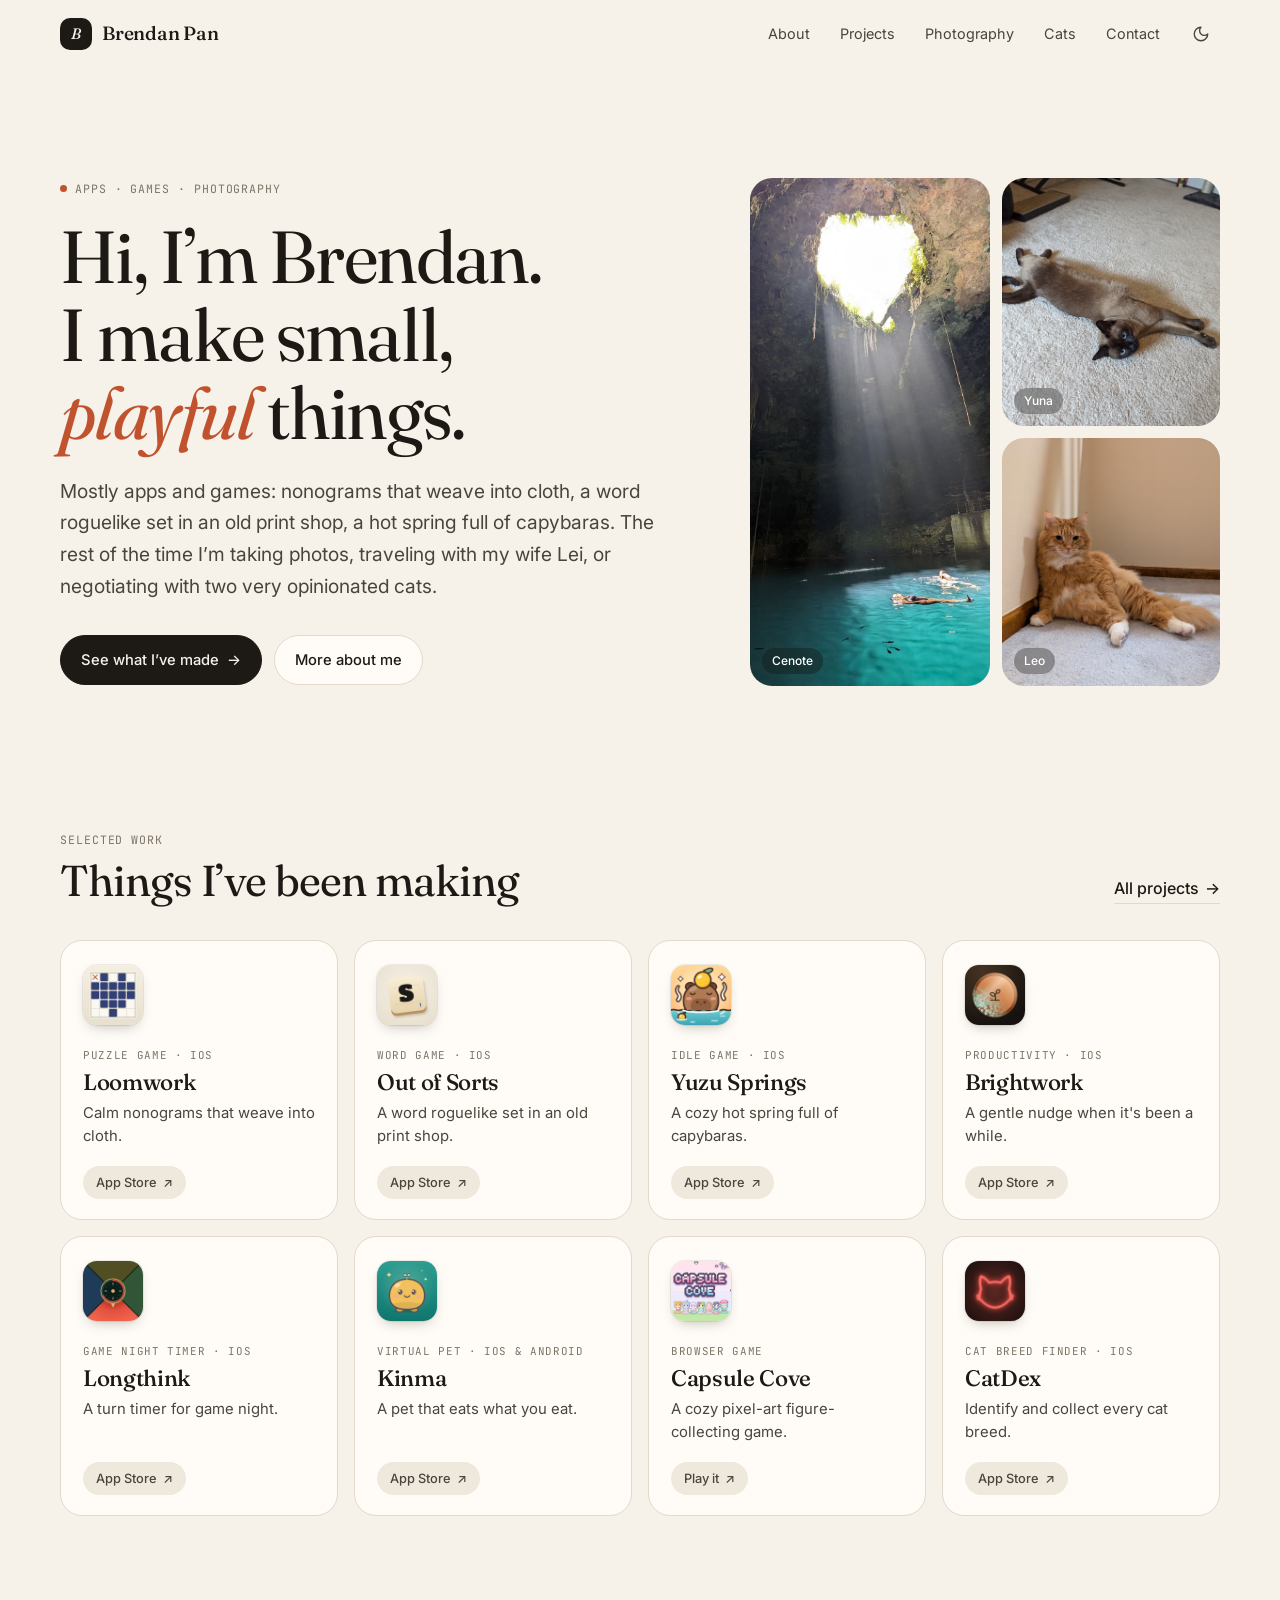
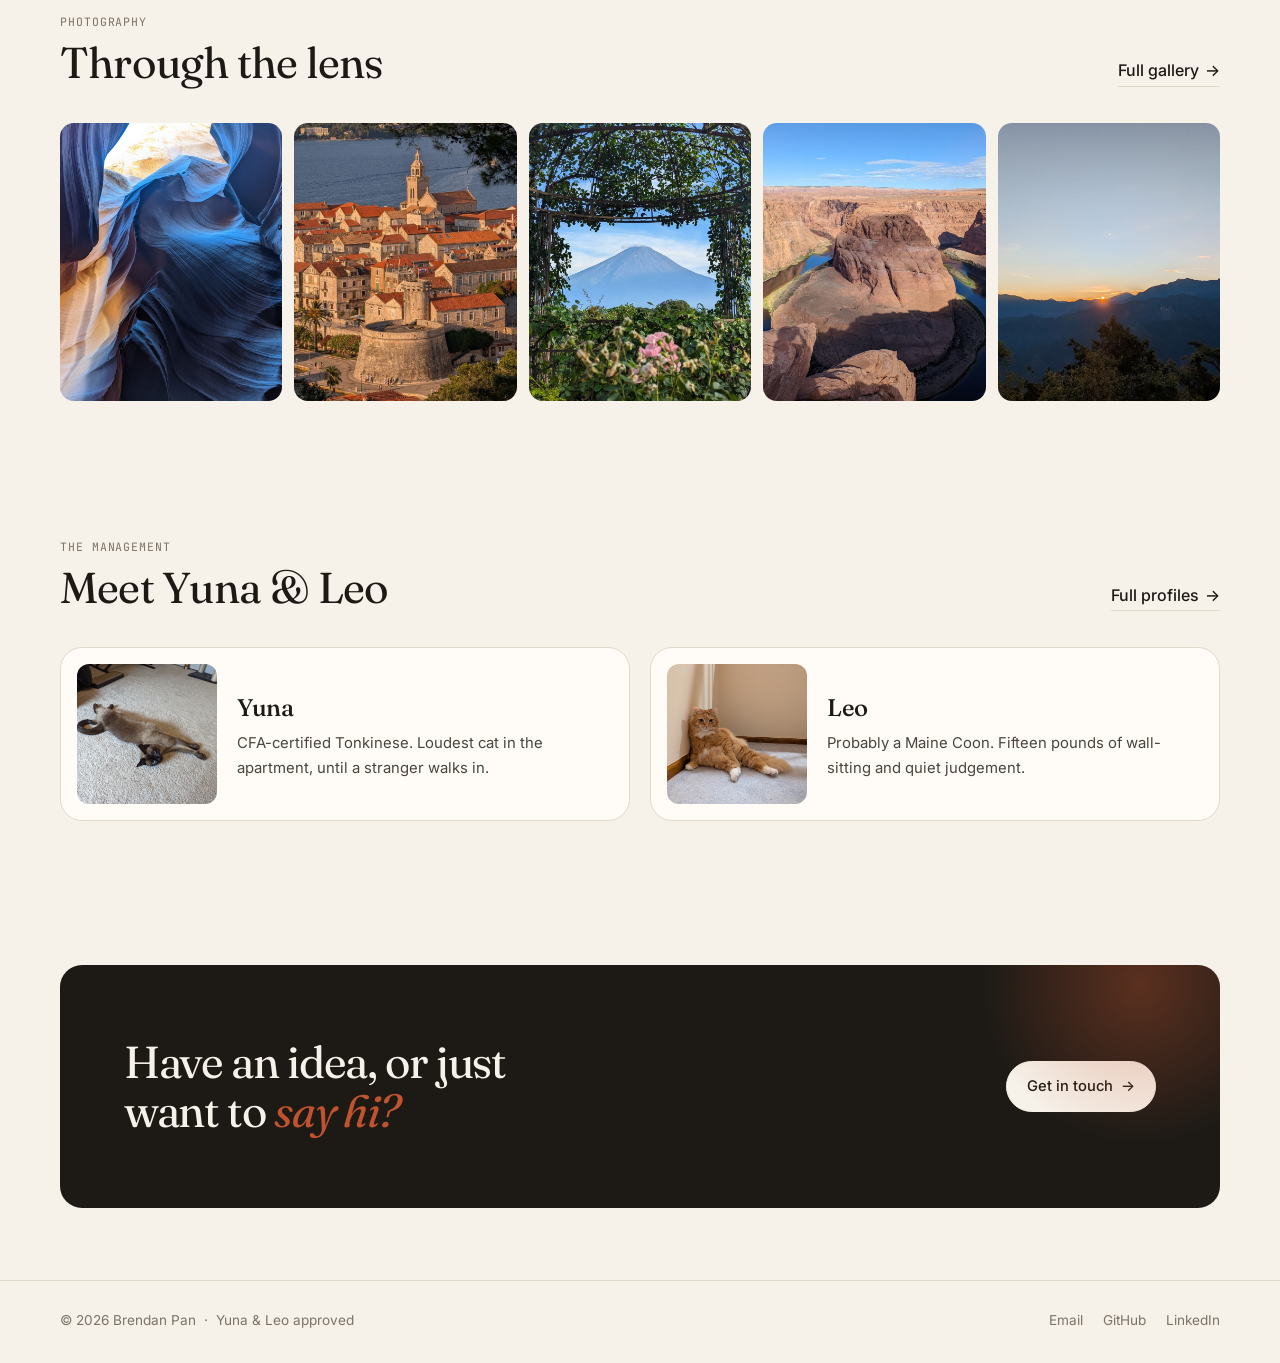
==== commit a5cf12d5: "Add four new apps, redesign the site, and add photo albums - Add Loomwork, Out of Sorts, Yuzu Spring" ====
--- a/index.html
+++ b/index.html
@@ -4,7 +4,7 @@
   <meta charset="UTF-8">
   <meta name="viewport" content="width=device-width, initial-scale=1.0">
   <title>Brendan Pan</title>
-  <meta name="description" content="Engineering manager who builds playful apps and games on the side, takes photos, and lives with two opinionated cats.">
+  <meta name="description" content="Brendan Pan makes small, playful apps and games, takes photos, and lives with two opinionated cats.">
   <meta name="theme-color" content="#f6f1e9" media="(prefers-color-scheme: light)">
   <meta name="theme-color" content="#14120f" media="(prefers-color-scheme: dark)">
   <link rel="icon" href="data:image/svg+xml,%3Csvg xmlns='http://www.w3.org/2000/svg' viewBox='0 0 32 32'%3E%3Crect width='32' height='32' rx='9' fill='%231d1a16'/%3E%3Ctext x='16' y='22' font-family='Georgia,serif' font-style='italic' font-size='17' fill='%23f6f1e9' text-anchor='middle'%3EB%3C/text%3E%3C/svg%3E">
@@ -39,18 +39,18 @@
     <section class="wrap hero">
       <div class="hero-grid">
         <div>
-          <p class="eyebrow"><span class="dot"></span>Engineering manager &middot; Weekend builder</p>
-          <h1>Hi, I&rsquo;m Brendan.<br>I make <em>playful</em> things on the side.</h1>
-          <p class="hero-lede">By day I lead engineering teams. The rest of the time I build small apps and games, like a pet that grows on the meals you share and a seaside shop full of capsule toys. I also take photos and live with my wife Lei and two very opinionated cats.</p>
+          <p class="eyebrow"><span class="dot"></span>Apps &middot; Games &middot; Photography</p>
+          <h1>Hi, I&rsquo;m Brendan.<br>I make small, <span class="nowrap"><em>playful</em> things.</span></h1>
+          <p class="hero-lede">Mostly apps and games: nonograms that weave into cloth, a word roguelike set in an old print shop, a hot spring full of capybaras. The rest of the time I&rsquo;m taking photos, traveling with my wife Lei, or negotiating with two very opinionated cats.</p>
           <div class="hero-actions">
-            <a href="projects.html" class="btn btn-primary">See my projects <span class="arrow">&rarr;</span></a>
+            <a href="projects.html" class="btn btn-primary">See what I&rsquo;ve made <span class="arrow">&rarr;</span></a>
             <a href="about.html" class="btn">More about me</a>
           </div>
         </div>
-        <div class="hero-stack" aria-hidden="true">
-          <a href="photography.html" class="polaroid p1" tabindex="-1"><figure><img src="images/2024/thumbnails/sunset.jpg" alt=""><figcaption>sunset</figcaption></figure></a>
-          <a href="cats.html" class="polaroid p2" tabindex="-1"><figure><img src="images/cats/thumbnails/yuna.jpg" alt=""><figcaption>Yuna, off duty</figcaption></figure></a>
-          <a href="cats.html" class="polaroid p3" tabindex="-1"><figure><img src="images/cats/thumbnails/leo.jpg" alt=""><figcaption>Leo, judging</figcaption></figure></a>
+        <div class="hero-mosaic">
+          <a href="photography.html" class="tile tile-tall"><img src="images/2023/thumbnails/cenote.jpg" alt="Light pouring into a cenote, with swimmers below"><span class="tile-cap">Cenote</span></a>
+          <a href="cats.html" class="tile"><img src="images/cats/thumbnails/yuna.jpg" alt="Yuna stretched out on the carpet"><span class="tile-cap">Yuna</span></a>
+          <a href="cats.html" class="tile"><img src="images/cats/thumbnails/leo.jpg" alt="Leo sitting against the wall" style="object-position: 40% center"><span class="tile-cap">Leo</span></a>
         </div>
       </div>
     </section>
@@ -63,7 +63,7 @@
         </div>
         <a href="projects.html" class="text-link">All projects <span class="arrow">&rarr;</span></a>
       </div>
-      <div class="bento" id="featured-grid"></div>
+      <div class="apps" id="app-grid"></div>
     </section>
 
     <section class="wrap section reveal">
@@ -75,11 +75,11 @@
         <a href="photography.html" class="text-link">Full gallery <span class="arrow">&rarr;</span></a>
       </div>
       <div class="strip">
-        <a href="photography.html"><img src="images/2024/thumbnails/lake_needwood.jpg" alt="Lake Needwood" loading="lazy"></a>
-        <a href="photography.html"><img src="images/2025/thumbnails/waterlily.jpg" alt="Waterlily" loading="lazy"></a>
-        <a href="photography.html"><img src="images/2024/thumbnails/christmas_church_xcaret.jpg" alt="Christmas church at Xcaret" loading="lazy"></a>
-        <a href="photography.html"><img src="images/2025/thumbnails/dragonfly.jpg" alt="Dragonfly" loading="lazy"></a>
-        <a href="photography.html"><img src="images/2024/thumbnails/sunset.jpg" alt="Sunset over the water" loading="lazy"></a>
+        <a href="photography.html"><img src="images/2022/thumbnails/antelope_canyon.jpg" alt="Antelope Canyon" loading="lazy"></a>
+        <a href="photography.html"><img src="images/2026/thumbnails/korcula.jpg" alt="Korčula, Croatia" loading="lazy"></a>
+        <a href="photography.html"><img src="images/2024/thumbnails/mt_fuji.jpg" alt="Mt. Fuji framed by a garden arch" loading="lazy"></a>
+        <a href="photography.html"><img src="images/2022/thumbnails/horseshoe_bend.jpg" alt="Horseshoe Bend" loading="lazy"></a>
+        <a href="photography.html"><img src="images/2025/thumbnails/alishan_sunrise.jpg" alt="Sunrise over Alishan, Taiwan" loading="lazy"></a>
       </div>
     </section>
 
--- a/css/style.css
+++ b/css/style.css
@@ -94,6 +94,9 @@
 
 main { flex: 1; }
 
+h1, h2 { text-wrap: balance; }
+.nowrap { white-space: nowrap; }
+
 .eyebrow {
   font-family: var(--mono);
   font-size: .72rem;
@@ -178,8 +181,8 @@
   transition: background .2s, color .2s;
 }
 
-.nav-links a:hover { background: var(--surface-2); color: var(--ink); }
-.nav-links a.active { background: var(--ink); color: var(--bg); }
+.nav-links a:hover { color: var(--ink); }
+.nav-links a.active { background: var(--surface-2); color: var(--ink); font-weight: 500; }
 
 .icon-btn {
   width: 38px; height: 38px;
@@ -254,7 +257,7 @@
 /* ── Hero (home) ─────────────────────────────────────── */
 
 .hero {
-  padding-block: clamp(48px, 9vw, 110px) clamp(56px, 8vw, 96px);
+  padding-block: clamp(48px, 9vw, 110px) clamp(24px, 4vw, 48px);
 }
 
 .hero-grid {
@@ -267,11 +270,10 @@
 .hero h1 {
   font-family: var(--serif);
   font-weight: 400;
-  font-size: clamp(2.6rem, 6.4vw, 5rem);
-  line-height: 1.02;
-  letter-spacing: -.035em;
+  font-size: clamp(2.5rem, 6vw, 4.6rem);
+  line-height: 1.06;
+  letter-spacing: -.022em;
   margin: 20px 0 24px;
-  font-variation-settings: "SOFT" 50, "opsz" 144;
 }
 
 .hero h1 em {
@@ -288,48 +290,47 @@
 
 .hero-actions { display: flex; flex-wrap: wrap; gap: 12px; }
 
-.hero-stack {
+.hero-mosaic {
+  display: grid;
+  grid-template-columns: 1.1fr 1fr;
+  grid-template-rows: 1fr 1fr;
+  gap: 12px;
+  aspect-ratio: 1 / 1.08;
+  width: 100%;
+  max-width: 470px;
+  justify-self: end;
+}
+
+.tile {
   position: relative;
-  aspect-ratio: 4 / 5;
-  max-width: 440px;
-  width: 100%;
-  justify-self: end;
-}
-
-.polaroid {
+  display: block;
+  border-radius: var(--r-lg);
+  overflow: hidden;
+  background: var(--surface-2);
+}
+
+.tile-tall { grid-row: span 2; }
+
+.tile img {
+  width: 100%; height: 100%;
+  object-fit: cover;
+  transition: transform .8s var(--ease);
+}
+
+.tile:hover img { transform: scale(1.04); }
+
+.tile-cap {
   position: absolute;
-  background: var(--surface);
-  padding: 10px 10px 38px;
-  border-radius: 6px;
-  box-shadow: var(--shadow-lg);
-  transition: transform .5s var(--ease);
-  text-decoration: none;
-}
-
-.polaroid img {
-  width: 100%;
-  aspect-ratio: 4 / 3;
-  object-fit: cover;
-  border-radius: 3px;
-}
-
-.polaroid figcaption {
-  position: absolute;
-  left: 0; right: 0; bottom: 9px;
-  text-align: center;
-  font-family: var(--serif);
-  font-style: italic;
-  font-size: .95rem;
-  color: var(--ink-2);
-}
-
-.polaroid.p1 { width: 68%; top: 0; left: 0; transform: rotate(-6deg); z-index: 1; }
-.polaroid.p1 figcaption { text-align: left; padding-left: 18px; }
-.polaroid.p2 { width: 62%; top: 22%; right: 0; transform: rotate(5deg); z-index: 2; }
-.polaroid.p3 { width: 52%; bottom: 0; left: 2%; transform: rotate(-2deg); z-index: 3; }
-.hero-stack:hover .p1 { transform: rotate(-9deg) translate(-10px, -6px); }
-.hero-stack:hover .p2 { transform: rotate(8deg) translate(10px, -4px); }
-.hero-stack:hover .p3 { transform: rotate(0deg) translateY(8px); }
+  left: 12px; bottom: 12px;
+  padding: 3px 10px;
+  border-radius: 999px;
+  font-size: .75rem;
+  font-weight: 500;
+  color: #fff;
+  background: rgba(20, 16, 12, .32);
+  backdrop-filter: blur(10px);
+  -webkit-backdrop-filter: blur(10px);
+}
 
 /* ── Sections ────────────────────────────────────────── */
 
@@ -350,7 +351,7 @@
   font-weight: 400;
   font-size: clamp(1.9rem, 3.6vw, 2.7rem);
   line-height: 1.1;
-  letter-spacing: -.025em;
+  letter-spacing: -.018em;
   margin-top: 8px;
 }
 
@@ -361,9 +362,9 @@
 .page-head h1 {
   font-family: var(--serif);
   font-weight: 400;
-  font-size: clamp(2.6rem, 6vw, 4.4rem);
-  line-height: 1.02;
-  letter-spacing: -.035em;
+  font-size: clamp(2.5rem, 5.6vw, 4.2rem);
+  line-height: 1.06;
+  letter-spacing: -.022em;
   margin: 14px 0 18px;
 }
 
@@ -375,95 +376,122 @@
   max-width: 38em;
 }
 
-/* ── Project cards (home bento) ──────────────────────── */
-
-.bento {
-  display: grid;
-  grid-template-columns: repeat(2, 1fr);
-  gap: 20px;
-}
-
-.bento .card:first-child { grid-column: span 2; }
-.bento .card:first-child .card-media { aspect-ratio: 2.4 / 1; }
-
-.card {
+/* ── App tiles (home) ────────────────────────────────── */
+
+.apps {
+  display: grid;
+  grid-template-columns: repeat(4, 1fr);
+  gap: 16px;
+}
+
+.app {
   position: relative;
   display: flex;
   flex-direction: column;
+  padding: 24px 22px 20px;
+  border-radius: var(--r-lg);
+  border: 1px solid var(--line);
   background: var(--surface);
-  border: 1px solid var(--line);
-  border-radius: var(--r-lg);
-  overflow: hidden;
-  text-decoration: none;
   transition: transform .35s var(--ease), box-shadow .35s var(--ease), border-color .35s;
 }
 
-.card:hover {
-  transform: translateY(-4px);
-  box-shadow: var(--shadow-lg);
-  border-color: transparent;
-}
-
-.card-media {
-  aspect-ratio: 2.05 / 1;
-  overflow: hidden;
-  background: var(--surface-2);
-}
-
-.card-media img {
-  width: 100%; height: 100%;
-  object-fit: cover;
-  transition: transform .7s var(--ease);
-}
-
-.card:hover .card-media img { transform: scale(1.035); }
-
-.card-body {
-  padding: 22px 24px 24px;
-  display: flex;
-  flex-direction: column;
-  gap: 8px;
-  flex: 1;
-}
-
-.card-meta {
-  display: flex;
-  justify-content: space-between;
-  gap: 12px;
-}
-
-.card-title {
-  font-family: var(--serif);
-  font-size: 1.55rem;
+.app:hover { transform: translateY(-3px); box-shadow: var(--shadow-lg); border-color: transparent; }
+.app:has(.app-name a:focus-visible) { outline: 2px solid var(--accent); outline-offset: 3px; }
+
+.app-icon {
+  width: 60px; height: 60px;
+  border-radius: 14px;
+  margin-bottom: 22px;
+  box-shadow: 0 0 0 1px rgba(40, 30, 20, .08), 0 6px 14px -6px rgba(40, 30, 20, .35);
+  transition: transform .45s var(--ease);
+}
+
+.app:hover .app-icon { transform: scale(1.05) rotate(-3deg); }
+
+.app-kind {
+  font-family: var(--mono);
+  font-size: .68rem;
+  letter-spacing: .06em;
+  text-transform: uppercase;
+  color: var(--muted);
+}
+
+.app-name {
+  font-family: var(--serif);
   font-weight: 500;
-  letter-spacing: -.02em;
-  line-height: 1.15;
-  display: flex;
-  align-items: center;
-  gap: 10px;
-}
-
-.card-title .arrow-ne { font-family: var(--sans); font-size: 1.1rem; color: var(--muted); }
-.card:hover .card-title .arrow-ne { color: var(--accent); transform: translate(2px, -2px); }
-
-.card-text { color: var(--ink-2); font-size: .98rem; }
-
-/* ── Tags ────────────────────────────────────────────── */
-
-.tags { display: flex; flex-wrap: wrap; gap: 6px; list-style: none; }
-
-.tags li {
-  font-family: var(--mono);
-  font-size: .7rem;
-  padding: 4px 10px;
+  font-size: 1.4rem;
+  letter-spacing: -.015em;
+  line-height: 1.2;
+  margin: 4px 0 6px;
+}
+
+.app-name a { text-decoration: none; }
+.app-name a:focus-visible { outline: none; }
+.app-name a::after { content: ''; position: absolute; inset: 0; border-radius: inherit; }
+
+.app-tagline { color: var(--ink-2); font-size: .93rem; line-height: 1.55; flex: 1; }
+
+.app-store {
+  position: relative;
+  z-index: 1;
+  align-self: flex-start;
+  display: inline-flex;
+  align-items: center;
+  gap: 6px;
+  margin-top: 18px;
+  padding: 6px 13px;
   border-radius: 999px;
   background: var(--surface-2);
   color: var(--ink-2);
-}
+  font-size: .8rem;
+  font-weight: 500;
+  text-decoration: none;
+  transition: background .2s, color .2s;
+}
+
+.app-store:hover { background: var(--ink); color: var(--bg); }
+
+/* ── Tags ────────────────────────────────────────────── */
+
+.tags {
+  display: flex;
+  flex-wrap: wrap;
+  list-style: none;
+  font-family: var(--mono);
+  font-size: .72rem;
+  color: var(--muted);
+}
+
+.tags li:not(:last-child)::after { content: '/'; margin: 0 .65em; opacity: .55; }
 
 /* ── Projects page ───────────────────────────────────── */
 
+.app-index {
+  display: flex;
+  flex-wrap: wrap;
+  gap: 8px;
+  margin-top: 32px;
+}
+
+.app-index a {
+  display: inline-flex;
+  align-items: center;
+  gap: 9px;
+  padding: 5px 14px 5px 5px;
+  border-radius: 999px;
+  border: 1px solid var(--line);
+  background: var(--surface);
+  font-size: .86rem;
+  color: var(--ink-2);
+  text-decoration: none;
+  transition: border-color .2s, color .2s, transform .2s var(--ease);
+}
+
+.app-index a:hover { border-color: var(--ink); color: var(--ink); transform: translateY(-1px); }
+.chip-icon { width: 24px; height: 24px; border-radius: 7px; box-shadow: 0 0 0 1px rgba(40, 30, 20, .08); }
+
 .feature {
+  scroll-margin-top: var(--nav-h);
   display: grid;
   grid-template-columns: 1.15fr 1fr;
   gap: clamp(28px, 5vw, 64px);
@@ -509,13 +537,27 @@
   letter-spacing: .08em;
 }
 
+.feature-head {
+  display: flex;
+  align-items: center;
+  gap: 18px;
+  margin-bottom: 14px;
+}
+
+.feature-icon {
+  width: 64px; height: 64px;
+  flex-shrink: 0;
+  border-radius: 15px;
+  box-shadow: 0 0 0 1px rgba(40, 30, 20, .08), 0 8px 18px -8px rgba(40, 30, 20, .4);
+}
+
 .feature h2 {
   font-family: var(--serif);
   font-weight: 400;
-  font-size: clamp(2.1rem, 4vw, 3rem);
-  letter-spacing: -.03em;
+  font-size: clamp(2rem, 3.6vw, 2.7rem);
+  letter-spacing: -.02em;
   line-height: 1.05;
-  margin: 10px 0 6px;
+  margin-top: 6px;
 }
 
 .feature-tagline {
@@ -545,11 +587,9 @@
 .feature-list li::before {
   content: '';
   position: absolute;
-  left: 2px; top: .62em;
-  width: 8px; height: 8px;
-  border-radius: 2px;
+  left: 0; top: .8em;
+  width: 10px; height: 1.5px;
   background: var(--accent);
-  transform: rotate(45deg);
 }
 
 .feature-links { display: flex; flex-wrap: wrap; gap: 10px; margin-top: 24px; }
@@ -595,13 +635,11 @@
 
 .strip a {
   display: block;
-  aspect-ratio: 3 / 4;
+  aspect-ratio: 4 / 5;
   border-radius: var(--r);
   overflow: hidden;
   background: var(--surface-2);
 }
-
-.strip a:nth-child(even) { transform: translateY(24px); }
 
 .strip img {
   width: 100%; height: 100%;
@@ -705,9 +743,15 @@
   border-radius: 999px;
   background: var(--surface-2);
   margin-bottom: 36px;
-}
+  max-width: 100%;
+  overflow-x: auto;
+  scrollbar-width: none;
+}
+
+.filter-nav::-webkit-scrollbar { display: none; }
 
 .filter-btn {
+  flex-shrink: 0;
   padding: 8px 18px;
   border-radius: 999px;
   font-size: .88rem;
@@ -738,13 +782,16 @@
 .album-count { font-family: var(--mono); font-size: .75rem; color: var(--muted); }
 
 .photo-grid {
-  display: grid;
-  grid-template-columns: repeat(auto-fill, minmax(300px, 1fr));
-  gap: 14px;
+  columns: 3 280px;
+  column-gap: 14px;
 }
 
 .photo-item {
   position: relative;
+  display: block;
+  width: 100%;
+  margin-bottom: 14px;
+  break-inside: avoid;
   aspect-ratio: 4 / 3;
   border-radius: var(--r);
   overflow: hidden;
@@ -771,7 +818,6 @@
   color: #fff;
   font-size: .88rem;
   text-align: left;
-  text-transform: capitalize;
   opacity: 0;
   transform: translateY(6px);
   transition: opacity .3s, transform .3s var(--ease);
@@ -818,7 +864,6 @@
   font-family: var(--serif);
   font-style: italic;
   font-size: 1.05rem;
-  text-transform: capitalize;
 }
 
 .lb-close, .lb-prev, .lb-next {
@@ -998,7 +1043,7 @@
   right: -80px; top: -140px;
   border-radius: 50%;
   background: radial-gradient(circle, var(--accent) 0%, transparent 70%);
-  opacity: .5;
+  opacity: .38;
   pointer-events: none;
 }
 
@@ -1050,7 +1095,15 @@
 
 @media (max-width: 960px) {
   .hero-grid { grid-template-columns: 1fr; }
-  .hero-stack { justify-self: center; max-width: 400px; margin-top: 8px; }
+  .hero-mosaic {
+    justify-self: stretch;
+    max-width: none;
+    grid-template-columns: 1.3fr 1fr 1fr;
+    grid-template-rows: 1fr;
+    aspect-ratio: 2.1 / 1;
+  }
+  .tile-tall { grid-row: auto; }
+  .apps { grid-template-columns: repeat(2, 1fr); }
   .feature, .cat-profile { grid-template-columns: 1fr; }
   .feature:nth-child(even) .feature-media,
   .cat-profile:nth-child(even) .cat-photo { order: 0; }
@@ -1082,21 +1135,32 @@
   .nav-links a { padding: 12px 16px; font-size: 1rem; }
   #nav:has(.nav-links.open) { background: var(--bg); border-color: var(--line); }
 
-  .bento { grid-template-columns: 1fr; }
-  .bento .card:first-child { grid-column: auto; }
-  .bento .card:first-child .card-media { aspect-ratio: 2.05 / 1; }
   .feature-gallery img { height: 160px; }
   .cat-mini { grid-template-columns: 96px 1fr; gap: 16px; }
   .cat-mini img { width: 96px; height: 96px; }
   .cat-stats { grid-template-columns: 1fr 1fr; }
-  .photo-grid { grid-template-columns: 1fr 1fr; gap: 8px; }
   .lb-prev, .lb-next { top: auto; bottom: 20px; transform: none; }
   .lb-prev { left: calc(50% - 60px); }
   .lb-next { right: calc(50% - 60px); }
 }
 
+@media (max-width: 560px) {
+  .apps { grid-template-columns: 1fr; gap: 12px; }
+  .app {
+    display: grid;
+    grid-template-columns: 56px 1fr;
+    column-gap: 16px;
+    align-items: start;
+    padding: 18px;
+  }
+  .app-icon { width: 56px; height: 56px; margin: 0; grid-row: span 4; }
+  .app-store { margin-top: 12px; justify-self: start; }
+  .feature-icon { width: 52px; height: 52px; border-radius: 12px; }
+}
+
 @media (max-width: 480px) {
-  .photo-grid { grid-template-columns: 1fr; }
+  .hero-mosaic { grid-template-columns: 1.2fr 1fr; grid-template-rows: 1fr 1fr; aspect-ratio: 1.15 / 1; }
+  .tile-tall { grid-row: span 2; }
   .strip { grid-template-columns: repeat(2, 1fr); }
   .strip a:nth-child(n+3) { display: none; }
   .footer-inner { flex-direction: column; align-items: flex-start; }
